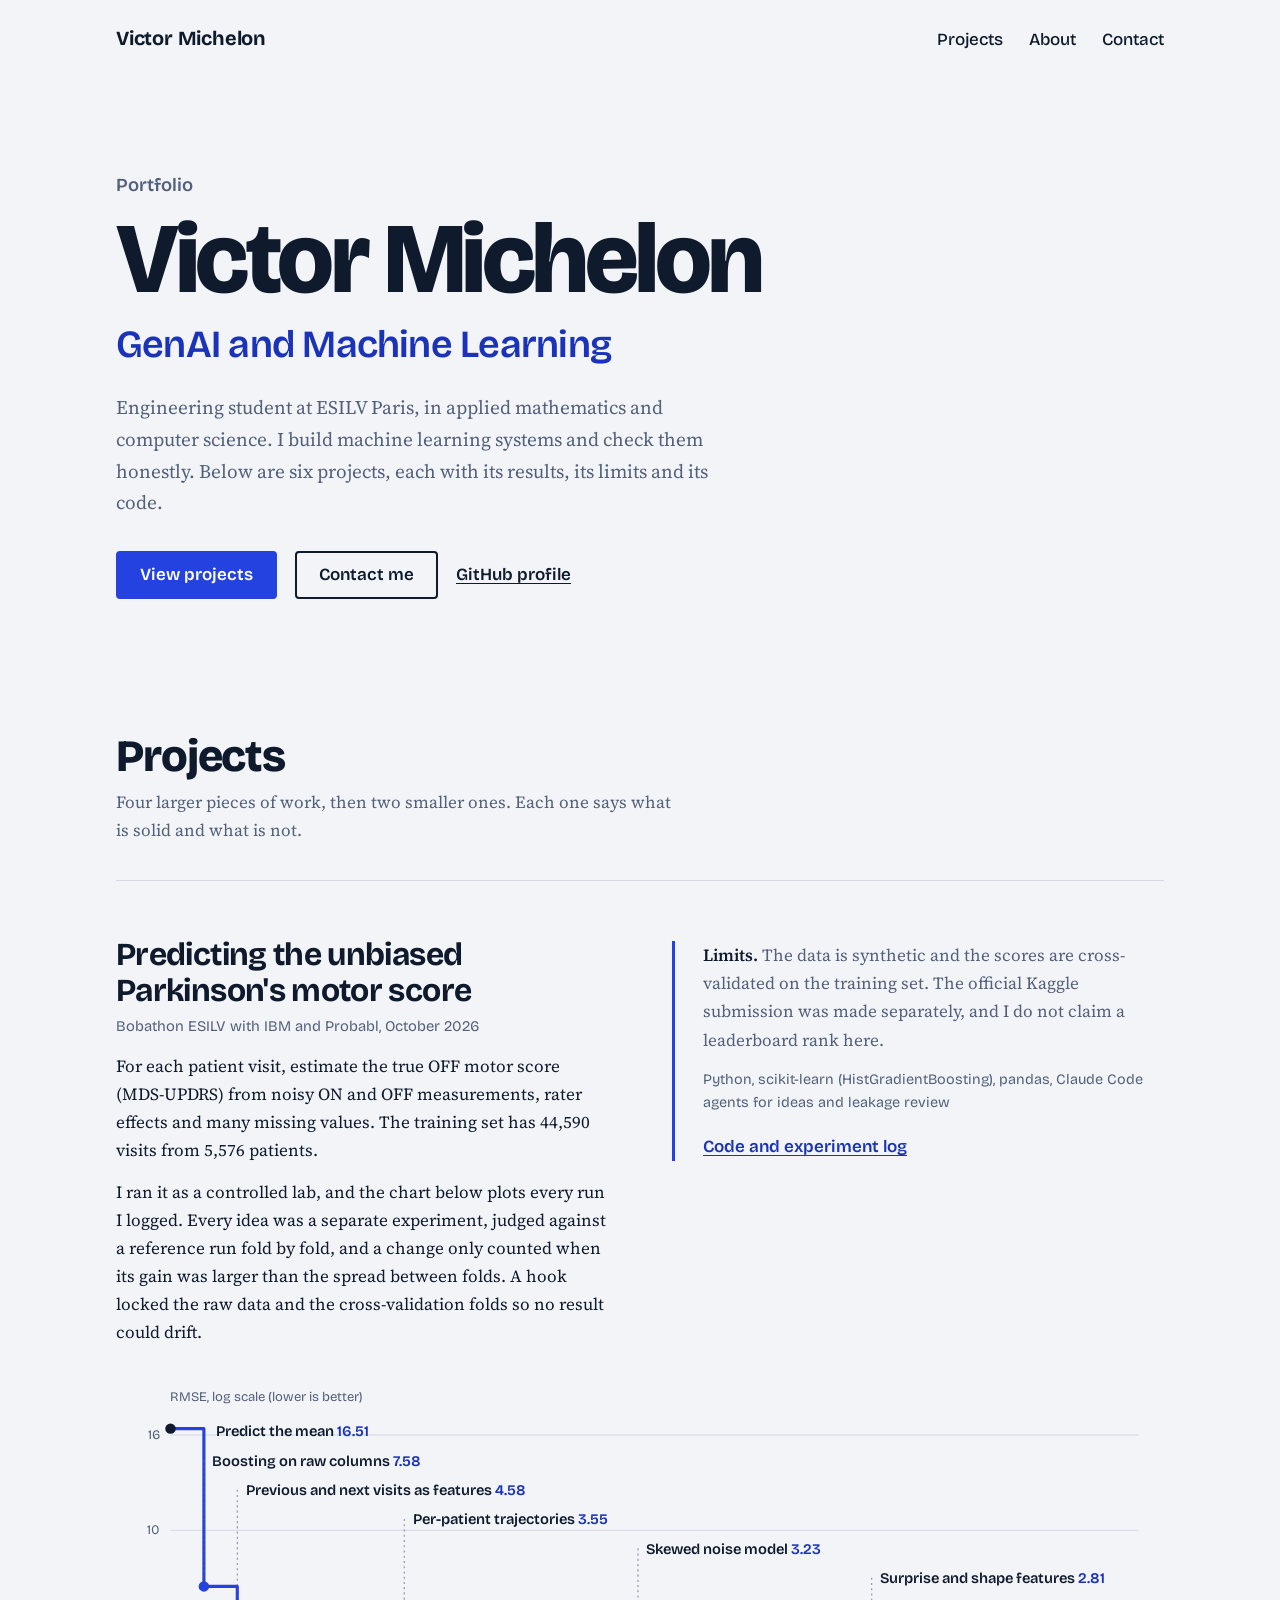
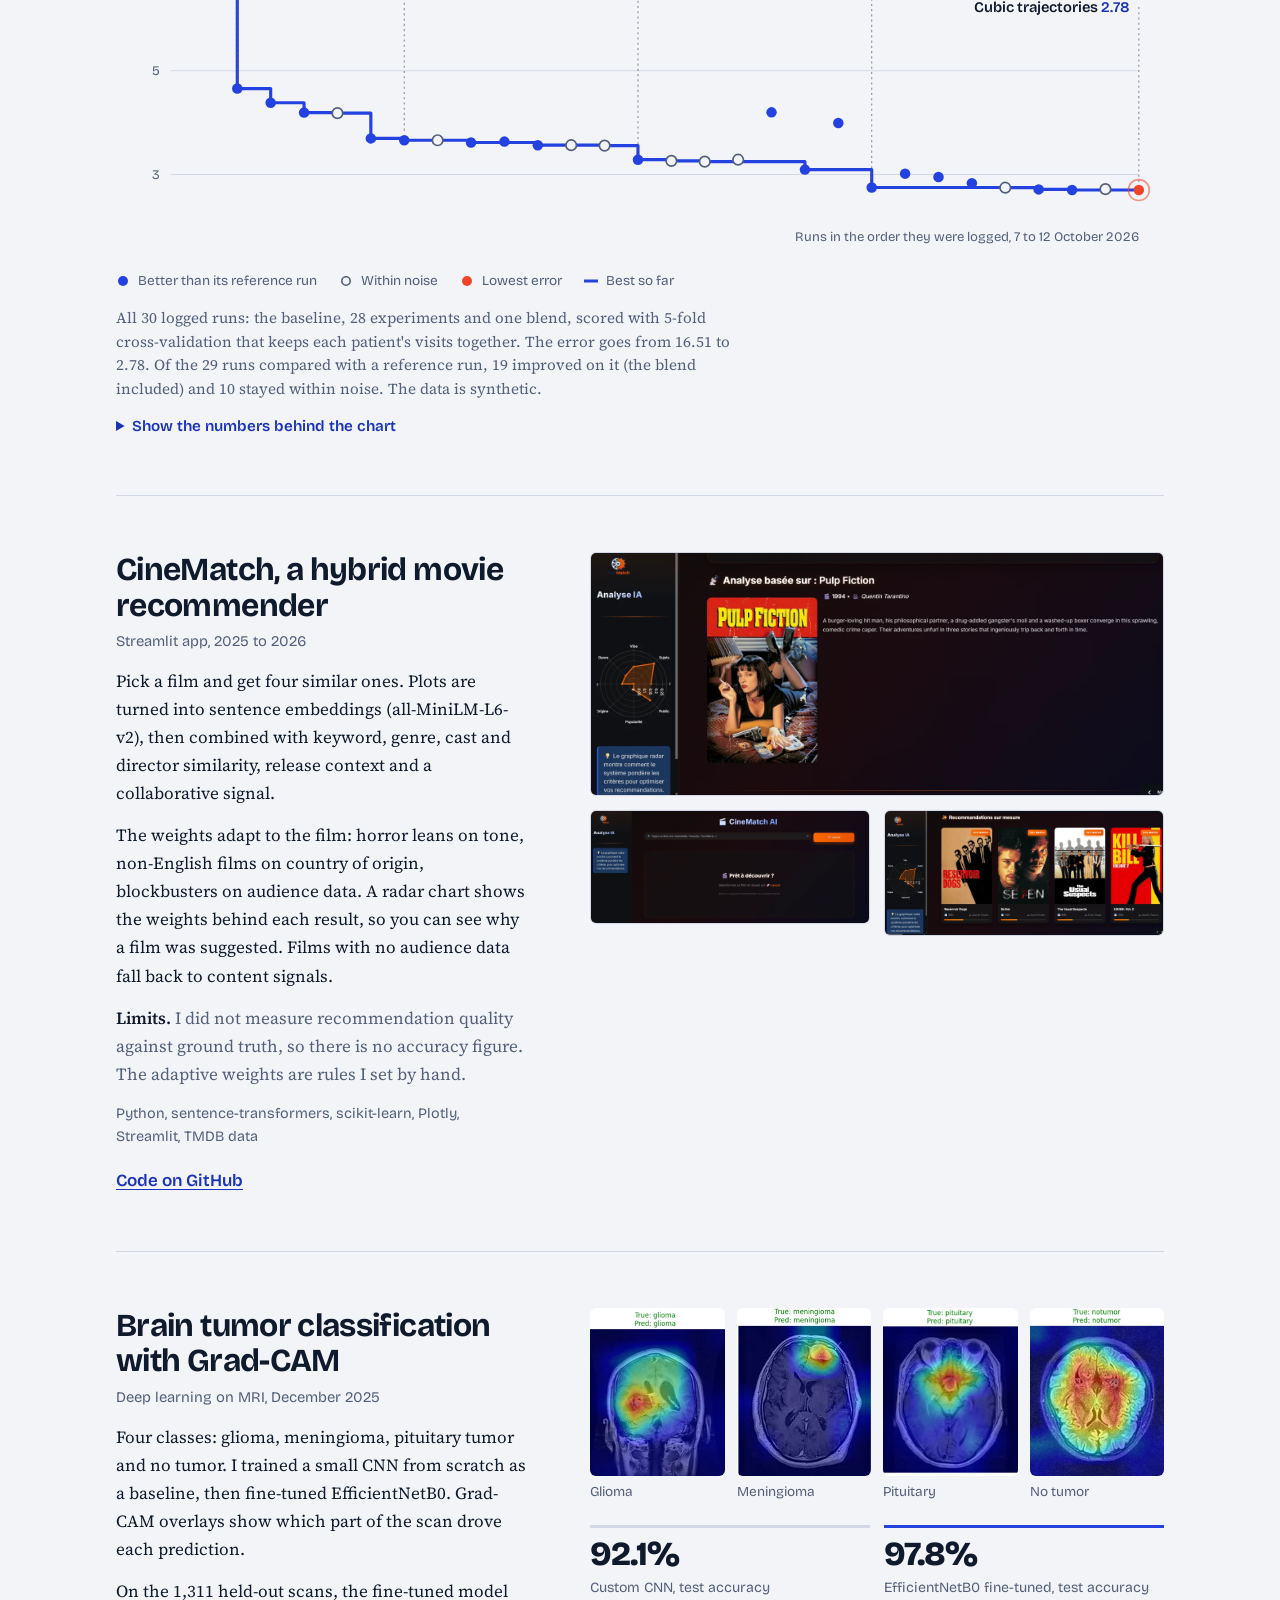
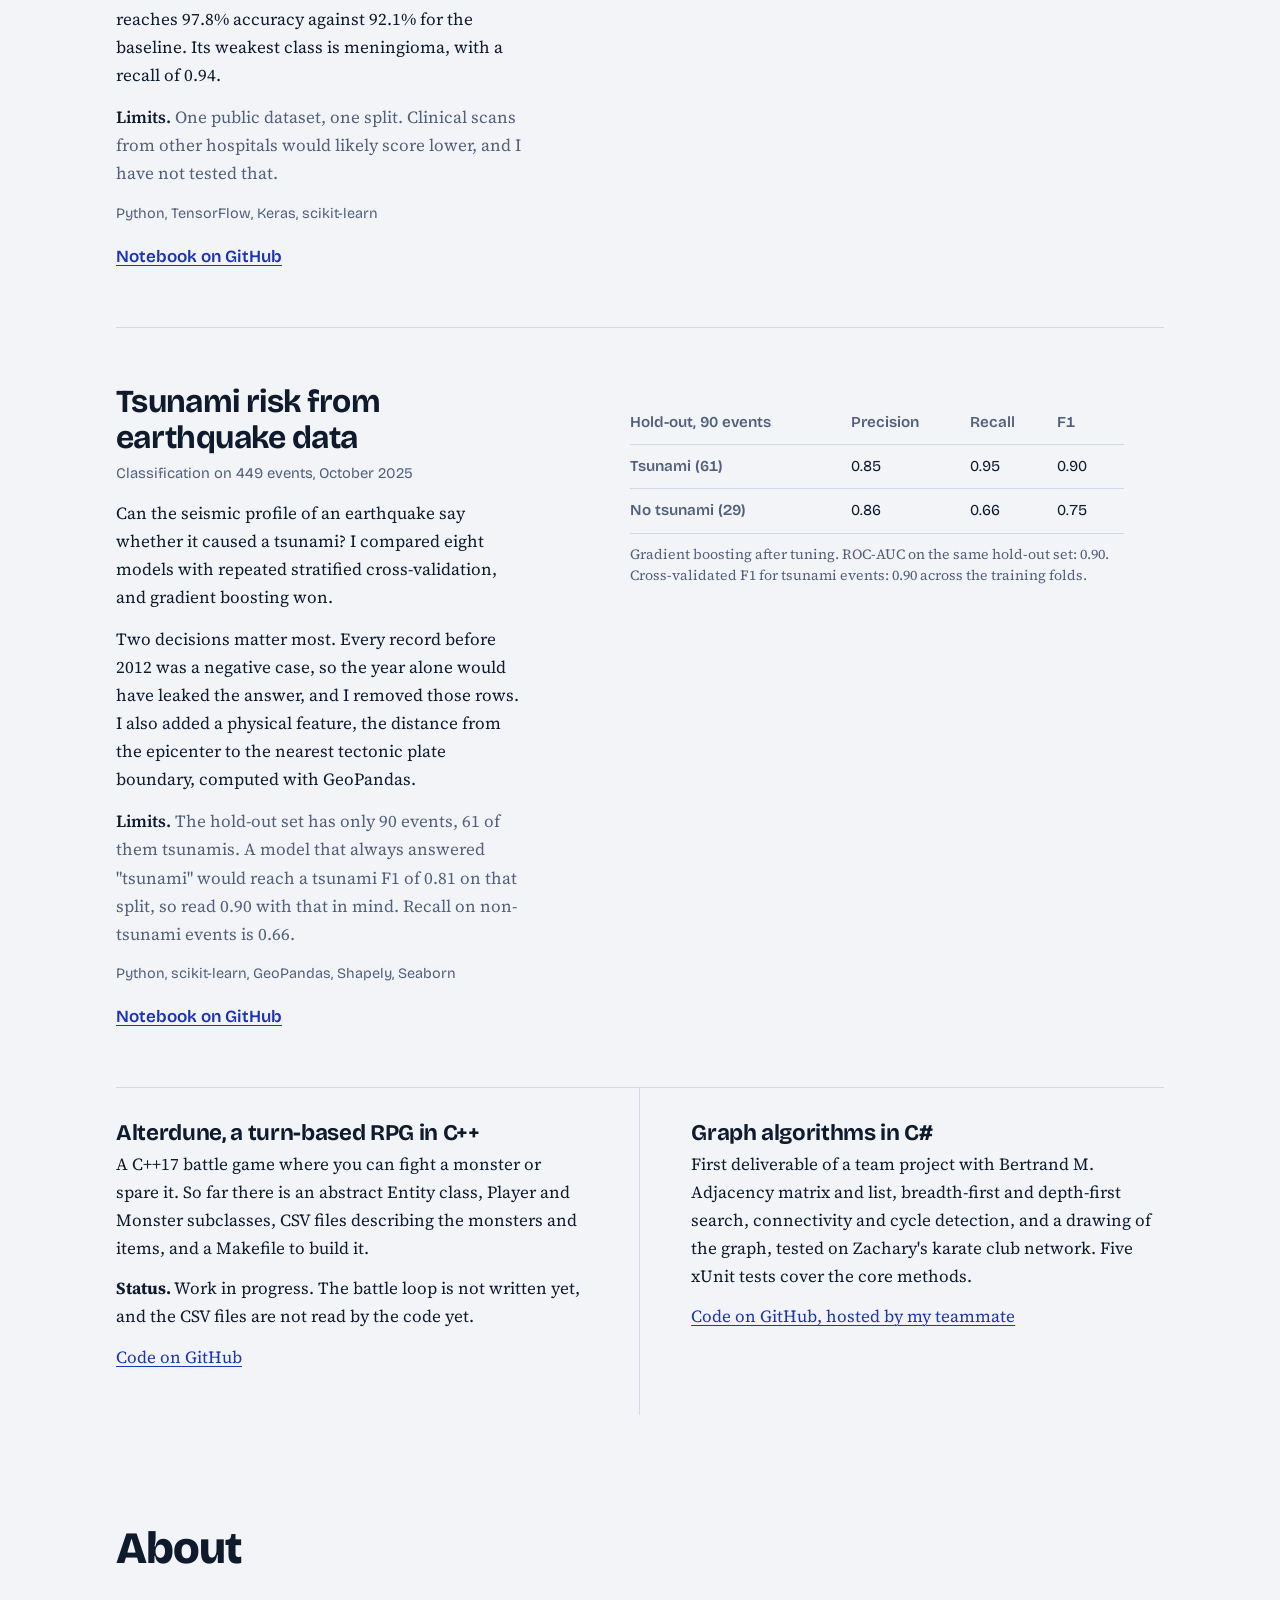
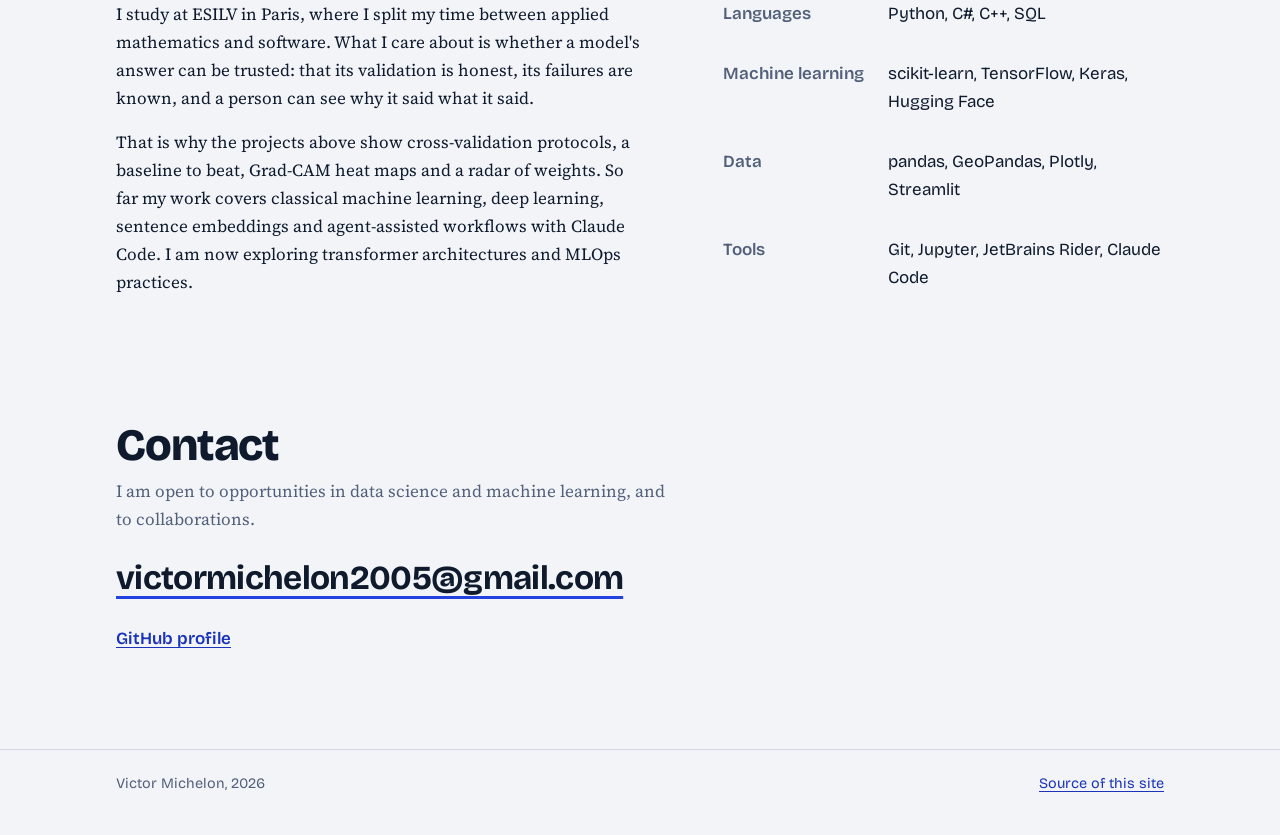
==== index.html @ e0f3a5fd "Rebuild the portfolio as a static site with the hackathon run chart Co-Authored-By: Claude Sonnet 5." ====
<!doctype html>
<html lang="en">
<head>
<meta charset="utf-8">
<meta name="viewport" content="width=device-width, initial-scale=1">
<title>Victor Michelon, Portfolio | GenAI and Machine Learning</title>
<meta name="description" content="Portfolio of Victor Michelon, engineering student at ESILV Paris, working on GenAI and machine learning. Six projects with their results, limits and code.">
<meta property="og:title" content="Victor Michelon, Portfolio | GenAI and Machine Learning">
<meta property="og:description" content="Six GenAI and machine learning projects with their results, limits and code: a Parkinson's score model, a movie recommender, MRI classification with Grad-CAM and more.">
<meta property="og:type" content="website">
<meta name="theme-color" content="#f2f4f8">
<link rel="icon" href="data:image/svg+xml,%3Csvg xmlns='http://www.w3.org/2000/svg' viewBox='0 0 32 32'%3E%3Crect width='32' height='32' rx='6' fill='%232442e0'/%3E%3Cpath d='M7 9l5 14 4-9 4 9 5-14' fill='none' stroke='%23fff' stroke-width='3' stroke-linejoin='round' stroke-linecap='round'/%3E%3C/svg%3E">
<link rel="preconnect" href="https://fonts.googleapis.com">
<link rel="preconnect" href="https://fonts.gstatic.com" crossorigin>
<link href="https://fonts.googleapis.com/css2?family=Bricolage+Grotesque:opsz,wght@12..96,500;12..96,600;12..96,700;12..96,800&family=Source+Serif+4:ital,opsz,wght@0,8..60,400;0,8..60,600;1,8..60,400&display=swap" rel="stylesheet">
<link rel="stylesheet" href="assets/style.css">
</head>
<body>
<a class="skip" href="#projects">Skip to projects</a>

<header class="site-head">
  <div class="wrap">
    <a class="mark" href="#top">Victor Michelon</a>
    <nav aria-label="Main">
      <a href="#projects">Projects</a>
      <a href="#about">About</a>
      <a href="#contact">Contact</a>
    </nav>
  </div>
</header>

<main id="top">
  <section class="hero">
    <div class="wrap">
      <p class="kicker">Portfolio</p>
      <h1>Victor Michelon</h1>
      <p class="field">GenAI and Machine Learning</p>
      <p class="lede">Engineering student at ESILV Paris, in applied mathematics and computer science. I build machine learning systems and check them honestly. Below are six projects, each with its results, its limits and its code.</p>
      <div class="actions">
        <a class="btn btn-primary" href="#projects">View projects</a>
        <a class="btn" href="#contact">Contact me</a>
        <a class="plain" href="https://github.com/Victor-MICHELON">GitHub profile</a>
      </div>
    </div>
  </section>

  <section class="section" id="projects" aria-labelledby="projects-h">
    <div class="wrap">
      <h2 id="projects-h">Projects</h2>
      <p class="sub">Four larger pieces of work, then two smaller ones. Each one says what is solid and what is not.</p>

      <div class="projects-list">

        <article class="project project-feature">
          <div>
            <h3>Predicting the unbiased Parkinson's motor score</h3>
            <p class="when">Bobathon ESILV with IBM and Probabl, October 2026</p>
            <p>For each patient visit, estimate the true OFF motor score (MDS-UPDRS) from noisy ON and OFF measurements, rater effects and many missing values. The training set has 44,590 visits from 5,576 patients.</p>
            <p>I ran it as a controlled lab, and the chart below plots every run I logged. Every idea was a separate experiment, judged against a reference run fold by fold, and a change only counted when its gain was larger than the spread between folds. A hook locked the raw data and the cross-validation folds so no result could drift.</p>
          </div>
          <div class="aside">
            <p class="flag"><strong>Limits.</strong> The data is synthetic and the scores are cross-validated on the training set. The official Kaggle submission was made separately, and I do not claim a leaderboard rank here.</p>
            <p class="stack">Python, scikit-learn (HistGradientBoosting), pandas, Claude Code agents for ideas and leakage review</p>
            <div class="links"><a href="https://github.com/Victor-MICHELON/Hackathon-IBMxProbabl">Code and experiment log</a></div>
          </div>
          <figure class="runs visual-wide" aria-label="Error across the runs of the Parkinson's hackathon">
        <div class="runs-frame" id="runs-chart"></div>
        <ul class="legend">
          <li><svg viewBox="0 0 14 14" aria-hidden="true"><circle cx="7" cy="7" r="5" fill="#2442e0"/></svg>Better than its reference run</li>
          <li><svg viewBox="0 0 14 14" aria-hidden="true"><circle cx="7" cy="7" r="4.2" fill="#f2f4f8" stroke="#53607a" stroke-width="1.6"/></svg>Within noise</li>
          <li><svg viewBox="0 0 14 14" aria-hidden="true"><circle cx="7" cy="7" r="5" fill="#f0452b"/></svg>Lowest error</li>
          <li><svg viewBox="0 0 14 14" aria-hidden="true"><path d="M0 7h14" stroke="#2442e0" stroke-width="3"/></svg>Best so far</li>
        </ul>
        <figcaption>All 30 logged runs: the baseline, 28 experiments and one blend, scored with 5-fold cross-validation that keeps each patient's visits together. The error goes from 16.51 to 2.78. Of the 29 runs compared with a reference run, 19 improved on it (the blend included) and 10 stayed within noise. The data is synthetic.</figcaption>
        <details class="data">
          <summary>Show the numbers behind the chart</summary>
          <div class="table-scroll">
            <table>
              <thead><tr><th scope="col">Run</th><th scope="col" class="num">RMSE</th><th scope="col">Verdict against its reference</th></tr></thead>
              <tbody>
                <tr><td>e000_dummy</td><td class="num">16.506</td><td>Baseline</td></tr>
                <tr><td>e001_hgb_raw</td><td class="num">7.581</td><td>Better than its reference</td></tr>
                <tr><td>e002_hgb_basic_context</td><td class="num">4.581</td><td>Better than its reference</td></tr>
                <tr><td>e003_rater_scale</td><td class="num">4.271</td><td>Better than its reference</td></tr>
                <tr><td>e004_drug_amplitude</td><td class="num">4.069</td><td>Better than its reference</td></tr>
                <tr><td>e005_drug_amplitude_noes</td><td class="num">4.058</td><td>Within noise</td></tr>
                <tr><td>e006_harmonized_score</td><td class="num">3.583</td><td>Better than its reference</td></tr>
                <tr><td>e007_hier_traj</td><td class="num">3.550</td><td>Better than its reference</td></tr>
                <tr><td>e008_hier_traj_offset</td><td class="num">3.550</td><td>Within noise</td></tr>
                <tr><td>b001_hier_A_B</td><td class="num">3.511</td><td>Better than its reference</td></tr>
                <tr><td>e009_traj_v2</td><td class="num">3.527</td><td>Better than its reference</td></tr>
                <tr><td>e010_traj_v2_proj</td><td class="num">3.465</td><td>Better than its reference</td></tr>
                <tr><td>e011_traj_v2_proj_w05</td><td class="num">3.465</td><td>Within noise</td></tr>
                <tr><td>e012a_traj_meancal</td><td class="num">3.458</td><td>Within noise</td></tr>
                <tr><td>e012_traj_skew</td><td class="num">3.226</td><td>Better than its reference</td></tr>
                <tr><td>e013b_skew_offset</td><td class="num">3.207</td><td>Within noise</td></tr>
                <tr><td>e013c_skew_plain_offset_avg</td><td class="num">3.195</td><td>Within noise</td></tr>
                <tr><td>e014_skew_bag</td><td class="num">3.226</td><td>Within noise</td></tr>
                <tr><td>e015_temporal_fe</td><td class="num">4.074</td><td>Better than its reference</td></tr>
                <tr><td>e017_skew_temporal_delta</td><td class="num">3.072</td><td>Better than its reference</td></tr>
                <tr><td>e016_temporal_delta</td><td class="num">3.867</td><td>Better than its reference</td></tr>
                <tr><td>e019_long_surp_shape</td><td class="num">2.812</td><td>Better than its reference</td></tr>
                <tr><td>e018_skew_temporal_delta_hgbv2</td><td class="num">3.011</td><td>Better than its reference</td></tr>
                <tr><td>e019a_long_surp</td><td class="num">2.963</td><td>Better than its reference</td></tr>
                <tr><td>e019b_long_shape</td><td class="num">2.871</td><td>Better than its reference</td></tr>
                <tr><td>e020_off_miss_freq</td><td class="num">2.810</td><td>Within noise</td></tr>
                <tr><td>e022_cubic_traj</td><td class="num">2.786</td><td>Better than its reference</td></tr>
                <tr><td>e022b_cubic_traj_quad</td><td class="num">2.778</td><td>Better than its reference</td></tr>
                <tr><td>e022c_cubic_cov</td><td class="num">2.790</td><td>Within noise</td></tr>
                <tr><td>e022d_cubic_wprior</td><td class="num">2.777</td><td>Within noise</td></tr>
              </tbody>
            </table>
          </div>
        </details>
      </figure>
        </article>

        <article class="project">
          <div>
            <h3>CineMatch, a hybrid movie recommender</h3>
            <p class="when">Streamlit app, 2025 to 2026</p>
            <p>Pick a film and get four similar ones. Plots are turned into sentence embeddings (all-MiniLM-L6-v2), then combined with keyword, genre, cast and director similarity, release context and a collaborative signal.</p>
            <p>The weights adapt to the film: horror leans on tone, non-English films on country of origin, blockbusters on audience data. A radar chart shows the weights behind each result, so you can see why a film was suggested. Films with no audience data fall back to content signals.</p>
            <p class="flag"><strong>Limits.</strong> I did not measure recommendation quality against ground truth, so there is no accuracy figure. The adaptive weights are rules I set by hand.</p>
            <p class="stack">Python, sentence-transformers, scikit-learn, Plotly, Streamlit, TMDB data</p>
            <div class="links"><a href="https://github.com/Victor-MICHELON/CineMatch-recommender">Code on GitHub</a></div>
          </div>
          <div class="visual shots">
            <img src="assets/img/cinematch-2.webp" width="1400" height="592" loading="lazy" alt="CineMatch results page: four recommended films with their similarity scores">
            <div class="two">
              <img src="assets/img/cinematch-1.webp" width="1400" height="563" loading="lazy" alt="CineMatch search page with a film selected">
              <img src="assets/img/cinematch-3.webp" width="1400" height="623" loading="lazy" alt="CineMatch radar chart showing how much each signal counted for a recommendation">
            </div>
          </div>
        </article>

        <article class="project">
          <div>
            <h3>Brain tumor classification with Grad-CAM</h3>
            <p class="when">Deep learning on MRI, December 2025</p>
            <p>Four classes: glioma, meningioma, pituitary tumor and no tumor. I trained a small CNN from scratch as a baseline, then fine-tuned EfficientNetB0. Grad-CAM overlays show which part of the scan drove each prediction.</p>
            <p>On the 1,311 held-out scans, the fine-tuned model reaches 97.8% accuracy against 92.1% for the baseline. Its weakest class is meningioma, with a recall of 0.94.</p>
            <p class="flag"><strong>Limits.</strong> One public dataset, one split. Clinical scans from other hospitals would likely score lower, and I have not tested that.</p>
            <p class="stack">Python, TensorFlow, Keras, scikit-learn</p>
            <div class="links"><a href="https://github.com/Victor-MICHELON/Brain_Tumor_Classification">Notebook on GitHub</a></div>
          </div>
          <div class="visual">
            <div class="cams">
              <figure><img src="assets/img/gradcam-glioma.webp" width="236" height="291" loading="lazy" alt="Grad-CAM heat map on a glioma scan, correctly predicted"><figcaption>Glioma</figcaption></figure>
              <figure><img src="assets/img/gradcam-meningioma.webp" width="252" height="320" loading="lazy" alt="Grad-CAM heat map on a meningioma scan"><figcaption>Meningioma</figcaption></figure>
              <figure><img src="assets/img/gradcam-pituitary.webp" width="420" height="478" loading="lazy" alt="Grad-CAM heat map on a pituitary tumor scan"><figcaption>Pituitary</figcaption></figure>
              <figure><img src="assets/img/gradcam-no-tumor.webp" width="420" height="524" loading="lazy" alt="Grad-CAM heat map on a scan with no tumor"><figcaption>No tumor</figcaption></figure>
            </div>
            <div class="pair">
              <div><span class="big">92.1%</span><span class="cap">Custom CNN, test accuracy</span></div>
              <div class="win"><span class="big">97.8%</span><span class="cap">EfficientNetB0 fine-tuned, test accuracy</span></div>
            </div>
          </div>
        </article>

        <article class="project">
          <div>
            <h3>Tsunami risk from earthquake data</h3>
            <p class="when">Classification on 449 events, October 2025</p>
            <p>Can the seismic profile of an earthquake say whether it caused a tsunami? I compared eight models with repeated stratified cross-validation, and gradient boosting won.</p>
            <p>Two decisions matter most. Every record before 2012 was a negative case, so the year alone would have leaked the answer, and I removed those rows. I also added a physical feature, the distance from the epicenter to the nearest tectonic plate boundary, computed with GeoPandas.</p>
            <p class="flag"><strong>Limits.</strong> The hold-out set has only 90 events, 61 of them tsunamis. A model that always answered "tsunami" would reach a tsunami F1 of 0.81 on that split, so read 0.90 with that in mind. Recall on non-tsunami events is 0.66.</p>
            <p class="stack">Python, scikit-learn, GeoPandas, Shapely, Seaborn</p>
            <div class="links"><a href="https://github.com/Victor-MICHELON/Tsunami_Risk_Prediction_Model">Notebook on GitHub</a></div>
          </div>
          <figure class="visual">
            <table class="mini">
              <caption class="sr-only" style="position:absolute;left:-9999px">Hold-out results by class</caption>
              <thead><tr><th scope="col">Hold-out, 90 events</th><th scope="col">Precision</th><th scope="col">Recall</th><th scope="col">F1</th></tr></thead>
              <tbody>
                <tr><th scope="row">Tsunami (61)</th><td>0.85</td><td>0.95</td><td>0.90</td></tr>
                <tr><th scope="row">No tsunami (29)</th><td>0.86</td><td>0.66</td><td>0.75</td></tr>
              </tbody>
            </table>
            <figcaption>Gradient boosting after tuning. ROC-AUC on the same hold-out set: 0.90. Cross-validated F1 for tsunami events: 0.90 across the training folds.</figcaption>
          </figure>
        </article>
      </div>

      <div class="minor">
        <article>
          <h3>Alterdune, a turn-based RPG in C++</h3>
          <p>A C++17 battle game where you can fight a monster or spare it. So far there is an abstract Entity class, Player and Monster subclasses, CSV files describing the monsters and items, and a Makefile to build it.</p>
          <p><strong>Status.</strong> Work in progress. The battle loop is not written yet, and the CSV files are not read by the code yet.</p>
          <p><a href="https://github.com/Victor-MICHELON/Alterdune">Code on GitHub</a></p>
        </article>
        <article>
          <h3>Graph algorithms in C#</h3>
          <p>First deliverable of a team project with Bertrand M. Adjacency matrix and list, breadth-first and depth-first search, connectivity and cycle detection, and a drawing of the graph, tested on Zachary's karate club network. Five xUnit tests cover the core methods.</p>
          <p><a href="https://github.com/BertrandM78/LivinParis_Rendu1">Code on GitHub, hosted by my teammate</a></p>
        </article>
      </div>
    </div>
  </section>

  <section class="section" id="about" aria-labelledby="about-h">
    <div class="wrap">
      <h2 id="about-h">About</h2>
      <div class="about">
        <div>
          <p>I study at ESILV in Paris, where I split my time between applied mathematics and software. What I care about is whether a model's answer can be trusted: that its validation is honest, its failures are known, and a person can see why it said what it said.</p>
          <p>That is why the projects above show cross-validation protocols, a baseline to beat, Grad-CAM heat maps and a radar of weights. So far my work covers classical machine learning, deep learning, sentence embeddings and agent-assisted workflows with Claude Code. I am now exploring transformer architectures and MLOps practices.</p>
        </div>
        <dl class="skills">
          <dt>Languages</dt><dd>Python, C#, C++, SQL</dd>
          <dt>Machine learning</dt><dd>scikit-learn, TensorFlow, Keras, Hugging Face</dd>
          <dt>Data</dt><dd>pandas, GeoPandas, Plotly, Streamlit</dd>
          <dt>Tools</dt><dd>Git, Jupyter, JetBrains Rider, Claude Code</dd>
        </dl>
      </div>
    </div>
  </section>

  <section class="section contact" id="contact" aria-labelledby="contact-h">
    <div class="wrap">
      <h2 id="contact-h">Contact</h2>
      <p class="sub">I am open to opportunities in data science and machine learning, and to collaborations.</p>
      <a class="mail" href="mailto:victormichelon2005@gmail.com">victormichelon2005@gmail.com</a>
      <p class="other"><a href="https://github.com/Victor-MICHELON">GitHub profile</a></p>
    </div>
  </section>
</main>

<footer class="site-foot">
  <div class="wrap">
    <span>Victor Michelon, 2026</span>
    <a href="https://github.com/Victor-MICHELON/Victor_MICHELON_Portfolio.github.io">Source of this site</a>
  </div>
</footer>

<script type="application/json" id="runs-data">[{"id":"e000_dummy","rmse":16.506,"verdict":"baseline"},{"id":"e001_hgb_raw","rmse":7.581,"verdict":"GAIN"},{"id":"e002_hgb_basic_context","rmse":4.581,"verdict":"GAIN"},{"id":"e003_rater_scale","rmse":4.271,"verdict":"GAIN"},{"id":"e004_drug_amplitude","rmse":4.069,"verdict":"GAIN"},{"id":"e005_drug_amplitude_noes","rmse":4.058,"verdict":"NOISE"},{"id":"e006_harmonized_score","rmse":3.583,"verdict":"GAIN"},{"id":"e007_hier_traj","rmse":3.55,"verdict":"GAIN"},{"id":"e008_hier_traj_offset","rmse":3.55,"verdict":"NOISE"},{"id":"b001_hier_A_B","rmse":3.511,"verdict":"GAIN"},{"id":"e009_traj_v2","rmse":3.527,"verdict":"GAIN"},{"id":"e010_traj_v2_proj","rmse":3.465,"verdict":"GAIN"},{"id":"e011_traj_v2_proj_w05","rmse":3.465,"verdict":"NOISE"},{"id":"e012a_traj_meancal","rmse":3.458,"verdict":"NOISE"},{"id":"e012_traj_skew","rmse":3.226,"verdict":"GAIN"},{"id":"e013b_skew_offset","rmse":3.207,"verdict":"NOISE"},{"id":"e013c_skew_plain_offset_avg","rmse":3.195,"verdict":"NOISE"},{"id":"e014_skew_bag","rmse":3.226,"verdict":"NOISE"},{"id":"e015_temporal_fe","rmse":4.074,"verdict":"GAIN"},{"id":"e017_skew_temporal_delta","rmse":3.072,"verdict":"GAIN"},{"id":"e016_temporal_delta","rmse":3.867,"verdict":"GAIN"},{"id":"e019_long_surp_shape","rmse":2.812,"verdict":"GAIN"},{"id":"e018_skew_temporal_delta_hgbv2","rmse":3.011,"verdict":"GAIN"},{"id":"e019a_long_surp","rmse":2.963,"verdict":"GAIN"},{"id":"e019b_long_shape","rmse":2.871,"verdict":"GAIN"},{"id":"e020_off_miss_freq","rmse":2.81,"verdict":"NOISE"},{"id":"e022_cubic_traj","rmse":2.786,"verdict":"GAIN"},{"id":"e022b_cubic_traj_quad","rmse":2.778,"verdict":"GAIN"},{"id":"e022c_cubic_cov","rmse":2.79,"verdict":"NOISE"},{"id":"e022d_cubic_wprior","rmse":2.777,"verdict":"NOISE"}]</script>
<script src="assets/app.js" defer></script>
</body>
</html>
---- assets/style.css ----
:root {
  color-scheme: light;
  --ground: #f2f4f8;
  --panel: #e8ecf4;
  --ink: #0f1b2d;
  --muted: #53607a;
  --rule: #d2d9e5;
  --cobalt: #2442e0;
  --cobalt-deep: #1a33b8;
  --heat: #f0452b;
  --gutter: clamp(20px, 5vw, 56px);
  --measure: 62ch;
  --display: "Bricolage Grotesque", "Helvetica Neue", Arial, sans-serif;
  --text: "Source Serif 4", Georgia, "Times New Roman", serif;
}

*,
*::before,
*::after { box-sizing: border-box; }

html { scroll-behavior: smooth; -webkit-text-size-adjust: 100%; }

body {
  margin: 0;
  background: var(--ground);
  color: var(--ink);
  font-family: var(--text);
  font-size: 1.0625rem;
  line-height: 1.65;
  text-rendering: optimizeLegibility;
}

img { display: block; max-width: 100%; height: auto; }

a {
  color: var(--cobalt-deep);
  text-decoration-thickness: 1px;
  text-underline-offset: 0.2em;
}
a:hover { color: var(--ink); text-decoration-thickness: 2px; }

:focus-visible {
  outline: 3px solid var(--cobalt);
  outline-offset: 3px;
  border-radius: 2px;
}

.skip {
  position: absolute;
  left: var(--gutter);
  top: -80px;
  background: var(--ink);
  color: var(--ground);
  padding: 10px 14px;
  z-index: 10;
}
.skip:focus { top: 12px; }

.wrap {
  width: 100%;
  max-width: 1160px;
  margin: 0 auto;
  padding-inline: var(--gutter);
}

/* header */
.site-head { padding-block: 22px; }
.site-head .wrap {
  display: flex;
  align-items: baseline;
  justify-content: space-between;
  gap: 24px;
  flex-wrap: wrap;
}
.mark {
  font-family: var(--display);
  font-weight: 700;
  font-size: 1.25rem;
  letter-spacing: -0.01em;
  color: var(--ink);
  text-decoration: none;
}
.site-head nav { display: flex; gap: 26px; font-family: var(--display); font-weight: 500; }
.site-head nav a { color: var(--ink); text-decoration: none; padding-block: 4px; }
.site-head nav a:hover { text-decoration: underline; text-decoration-thickness: 2px; }

/* hero */
.hero { padding-top: clamp(40px, 7vw, 96px); padding-bottom: clamp(8px, 2vw, 24px); }
.hero .kicker {
  margin: 0 0 10px;
  font-family: var(--display);
  font-weight: 600;
  font-size: 1.15rem;
  color: var(--muted);
}
.hero h1 {
  font-family: var(--display);
  font-weight: 800;
  font-size: clamp(3rem, 9vw, 6.25rem);
  line-height: 0.98;
  letter-spacing: -0.035em;
  margin: 0;
}
.hero .field {
  margin: 14px 0 0;
  font-family: var(--display);
  font-weight: 600;
  font-size: clamp(1.5rem, 3.6vw, 2.4rem);
  letter-spacing: -0.02em;
  line-height: 1.15;
  color: var(--cobalt-deep);
}
.hero .lede {
  margin: 26px 0 0;
  max-width: var(--measure);
  font-size: 1.2rem;
  color: var(--muted);
}
.actions { display: flex; flex-wrap: wrap; align-items: center; gap: 14px 18px; margin-top: 32px; font-family: var(--display); font-weight: 600; }
.btn {
  display: inline-block;
  padding: 12px 22px;
  border: 2px solid var(--ink);
  border-radius: 4px;
  color: var(--ink);
  text-decoration: none;
  line-height: 1.2;
}
.btn:hover { background: var(--ink); color: var(--ground); }
.btn-primary { background: var(--cobalt); border-color: var(--cobalt); color: #fff; }
.btn-primary:hover { background: var(--cobalt-deep); border-color: var(--cobalt-deep); color: #fff; }
.actions .plain { color: var(--ink); }

/* chart */
.runs { margin: 0; }
.runs-frame { position: relative; }
.runs svg { width: 100%; height: auto; overflow: visible; }
.runs .grid { stroke: var(--rule); stroke-width: 1; }
.runs .axis-label { font-family: var(--display); font-size: 12.5px; fill: var(--muted); }
.runs .best { fill: none; stroke: var(--cobalt); stroke-width: 3; stroke-linejoin: round; }
.runs .leader { stroke: var(--muted); stroke-width: 1; stroke-dasharray: 2 3; opacity: 0.7; }
.runs .ann { font-family: var(--display); font-size: 14px; font-weight: 600; fill: var(--ink); }
.runs .ann .val { fill: var(--cobalt-deep); }
.runs .dot { cursor: default; }
.runs .dot-gain { fill: var(--cobalt); }
.runs .dot-noise { fill: var(--ground); stroke: var(--muted); stroke-width: 1.6; }
.runs .dot-base { fill: var(--ink); }
.runs .dot-min { fill: var(--heat); }
.runs .halo { fill: none; stroke: var(--heat); stroke-width: 1.5; opacity: 0.55; }

.tip {
  position: absolute;
  pointer-events: none;
  background: var(--ink);
  color: var(--ground);
  font-family: var(--display);
  font-size: 0.85rem;
  line-height: 1.35;
  padding: 7px 10px;
  border-radius: 4px;
  white-space: nowrap;
  transform: translate(-50%, calc(-100% - 12px));
  opacity: 0;
  transition: opacity 0.12s;
}
.tip.on { opacity: 1; }
.tip b { font-weight: 700; }

.runs figcaption {
  margin-top: 14px;
  max-width: 78ch;
  color: var(--muted);
  font-size: 0.95rem;
  line-height: 1.55;
}
.legend { display: flex; flex-wrap: wrap; gap: 6px 22px; margin: 12px 0 0; padding: 0; list-style: none; font-family: var(--display); font-size: 0.85rem; color: var(--muted); }
.legend li { display: flex; align-items: center; gap: 8px; }
.legend svg { width: 14px; height: 14px; overflow: visible; }

details.data { margin-top: 14px; font-size: 0.95rem; }
details.data summary { cursor: pointer; font-family: var(--display); font-weight: 600; color: var(--cobalt-deep); width: fit-content; }
.table-scroll { overflow-x: auto; margin-top: 12px; max-height: 360px; overflow-y: auto; border-top: 1px solid var(--rule); }
table { border-collapse: collapse; width: 100%; font-variant-numeric: tabular-nums; }
th, td { text-align: left; padding: 7px 14px 7px 0; border-bottom: 1px solid var(--rule); font-size: 0.92rem; }
th { font-family: var(--display); font-weight: 600; position: sticky; top: 0; background: var(--ground); }
td.num, th.num { text-align: right; padding-right: 22px; }

/* sections */
.section { padding-block: clamp(56px, 9vw, 110px) 0; }
.section h2 {
  font-family: var(--display);
  font-weight: 800;
  font-size: clamp(1.9rem, 4vw, 2.8rem);
  letter-spacing: -0.025em;
  line-height: 1.05;
  margin: 0 0 8px;
}
.section > .wrap > .sub { margin: 0; color: var(--muted); max-width: var(--measure); }

/* projects */
.project {
  display: grid;
  gap: 28px clamp(28px, 5vw, 64px);
  padding-block: clamp(36px, 5vw, 56px);
  border-top: 1px solid var(--rule);
}
.projects-list { margin-top: 36px; }
@media (min-width: 920px) {
  .project { grid-template-columns: minmax(0, 5fr) minmax(0, 7fr); align-items: start; }
}
.project h3 {
  font-family: var(--display);
  font-weight: 700;
  font-size: clamp(1.5rem, 2.6vw, 2rem);
  letter-spacing: -0.02em;
  line-height: 1.1;
  margin: 0 0 6px;
}
.project .when { margin: 0 0 14px; color: var(--muted); font-family: var(--display); font-size: 0.92rem; }
.project p { margin: 0 0 14px; max-width: var(--measure); }
.project .flag { color: var(--muted); }
.project .flag strong { color: var(--ink); font-weight: 600; }
.links { display: flex; flex-wrap: wrap; gap: 6px 22px; margin-top: 18px; font-family: var(--display); font-weight: 600; }
.stack { margin: 16px 0 0; font-family: var(--display); font-size: 0.9rem; color: var(--muted); }

.visual { min-width: 0; }
@media (min-width: 920px) {
  .project .visual-wide { grid-column: 1 / -1; }
  .project-feature { grid-template-columns: minmax(0, 1fr) minmax(0, 1fr); }
  .project-feature .aside { border-left: 3px solid var(--cobalt); padding-left: 28px; margin-top: 4px; }
}
.visual figcaption { margin-top: 10px; font-size: 0.88rem; color: var(--muted); line-height: 1.5; }

/* screenshots */
.shots { display: grid; gap: 14px; }
.shots .two { display: grid; grid-template-columns: 1fr 1fr; gap: 14px; }
.shots img { width: 100%; border: 1px solid var(--rule); border-radius: 6px; background: #111; }

/* grad-cam */
.cams { display: grid; grid-template-columns: repeat(4, minmax(0, 1fr)); gap: 12px; margin: 0; }
.cams figure { margin: 0; }
.cams img { width: 100%; aspect-ratio: 4 / 5; object-fit: cover; border-radius: 6px; }
.cams figcaption { margin-top: 6px; font-family: var(--display); font-size: 0.85rem; color: var(--muted); }
.pair { display: grid; grid-template-columns: 1fr 1fr; gap: 14px; margin-top: 22px; }
.pair div { border-top: 3px solid var(--rule); padding-top: 8px; font-family: var(--display); }
.pair div.win { border-top-color: var(--cobalt); }
.pair .big { display: block; font-size: 2.1rem; font-weight: 800; letter-spacing: -0.03em; line-height: 1.1; }
.pair .cap { font-size: 0.88rem; color: var(--muted); }

/* tables inside projects */
.mini { font-family: var(--display); }
.mini th, .mini td { padding: 9px 18px 9px 0; font-size: 0.95rem; }
.mini th { position: static; background: none; color: var(--muted); font-weight: 600; }

/* smaller projects */
.minor { display: grid; gap: 0; border-top: 1px solid var(--rule); }
@media (min-width: 820px) { .minor { grid-template-columns: 1fr 1fr; } .minor article:first-child { padding-right: clamp(20px, 4vw, 56px); border-right: 1px solid var(--rule); } .minor article:last-child { padding-left: clamp(20px, 4vw, 56px); } }
.minor article { padding-block: 32px; }
.minor h3 { font-family: var(--display); font-weight: 700; font-size: 1.4rem; letter-spacing: -0.015em; margin: 0 0 4px; line-height: 1.15; }
.minor p { margin: 0 0 12px; }

/* about */
.about { display: grid; gap: 36px clamp(28px, 6vw, 80px); margin-top: 28px; }
@media (min-width: 860px) { .about { grid-template-columns: minmax(0, 6fr) minmax(0, 5fr); } }
.about p { margin: 0 0 16px; max-width: var(--measure); }
dl.skills { margin: 0; display: grid; grid-template-columns: max-content 1fr; gap: 12px 24px; font-family: var(--display); }
dl.skills dt { color: var(--muted); font-weight: 600; }
dl.skills dd { margin: 0; }

/* contact */
.contact { padding-bottom: clamp(56px, 8vw, 96px); }
.contact .mail {
  display: inline-block;
  margin-top: 18px;
  font-family: var(--display);
  font-weight: 700;
  font-size: clamp(1.3rem, 3.4vw, 2.1rem);
  letter-spacing: -0.02em;
  color: var(--ink);
  text-decoration-color: var(--cobalt);
  text-decoration-thickness: 3px;
}
.contact .mail:hover { color: var(--cobalt-deep); }
.contact .other { margin: 18px 0 0; font-family: var(--display); font-weight: 600; display: flex; gap: 24px; flex-wrap: wrap; }

.site-foot { border-top: 1px solid var(--rule); padding-block: 22px 40px; color: var(--muted); font-size: 0.9rem; font-family: var(--display); }
.site-foot .wrap { display: flex; justify-content: space-between; gap: 12px; flex-wrap: wrap; }

/* chart annotations are too small to read on a phone: the data table carries them */
@media (max-width: 680px) {
  .runs .ann, .runs .leader { display: none; }
}

@media (prefers-reduced-motion: reduce) {
  html { scroll-behavior: auto; }
  .tip { transition: none; }
}
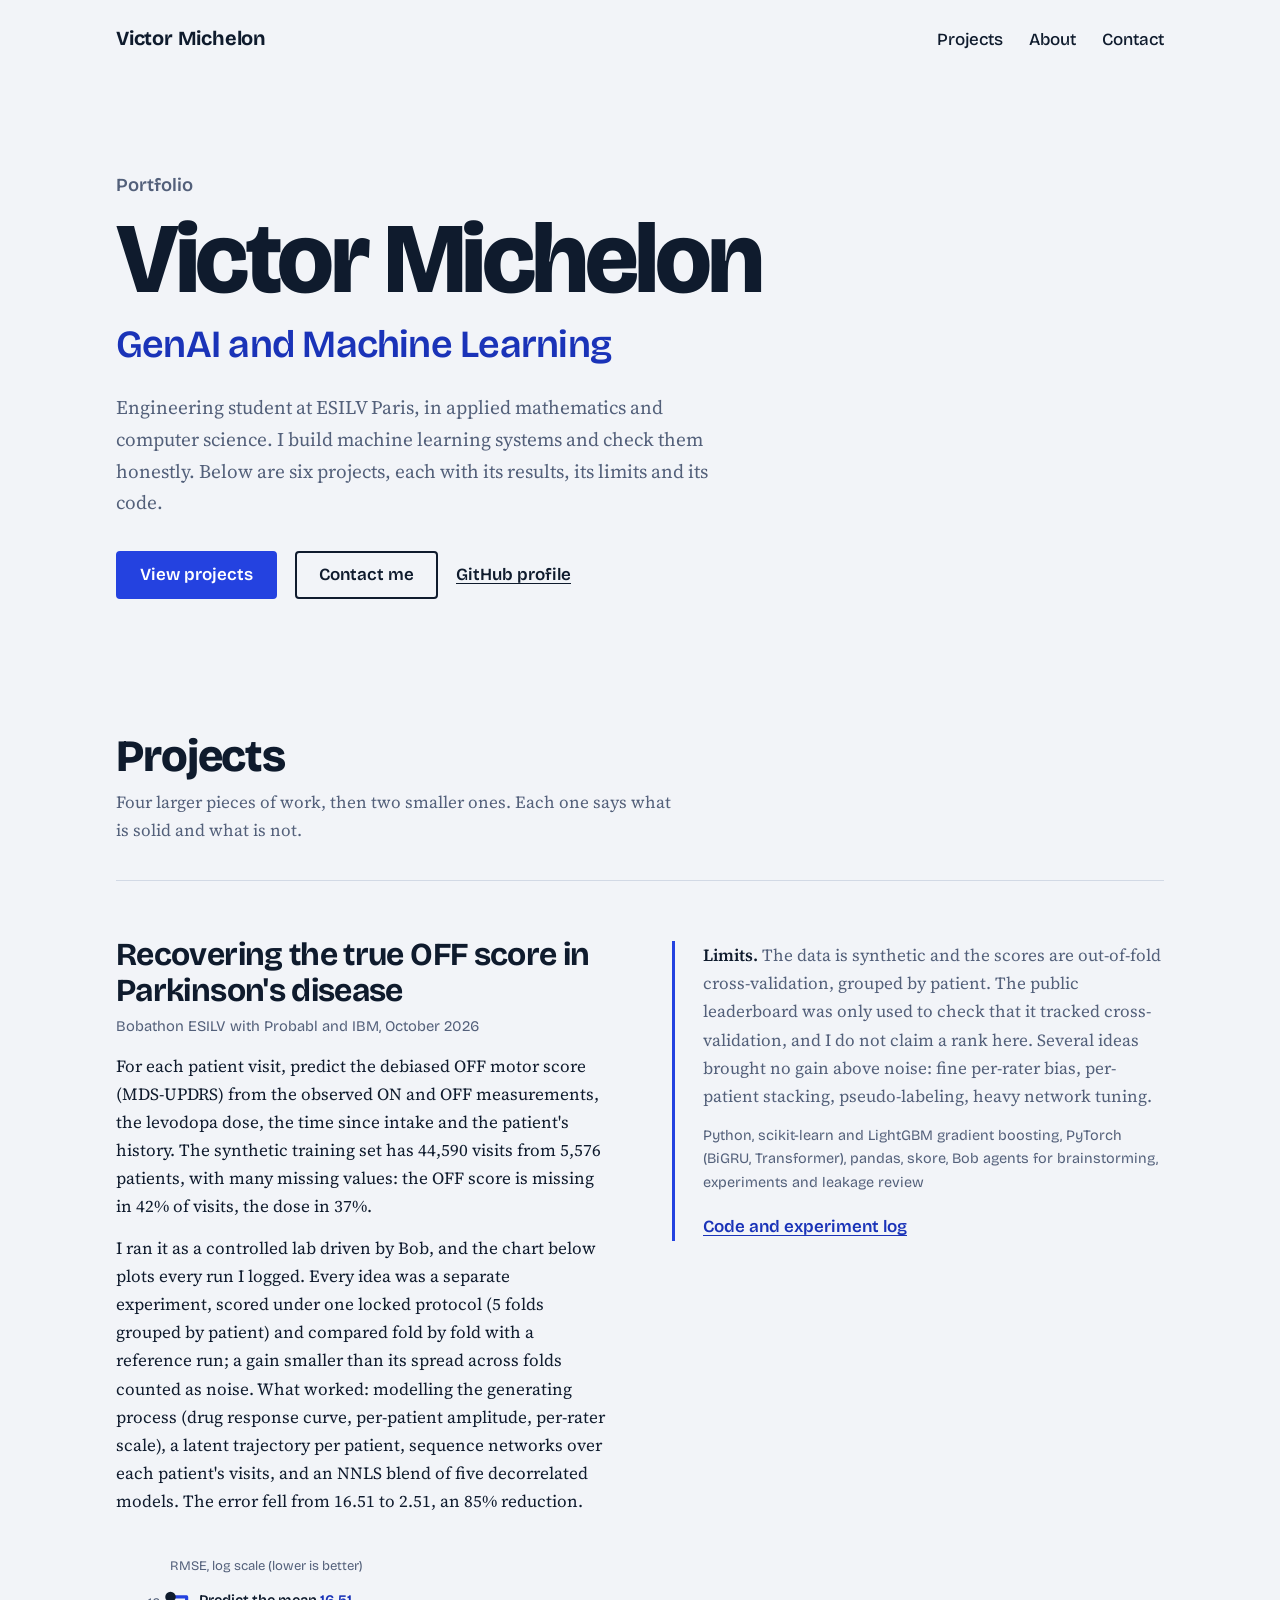
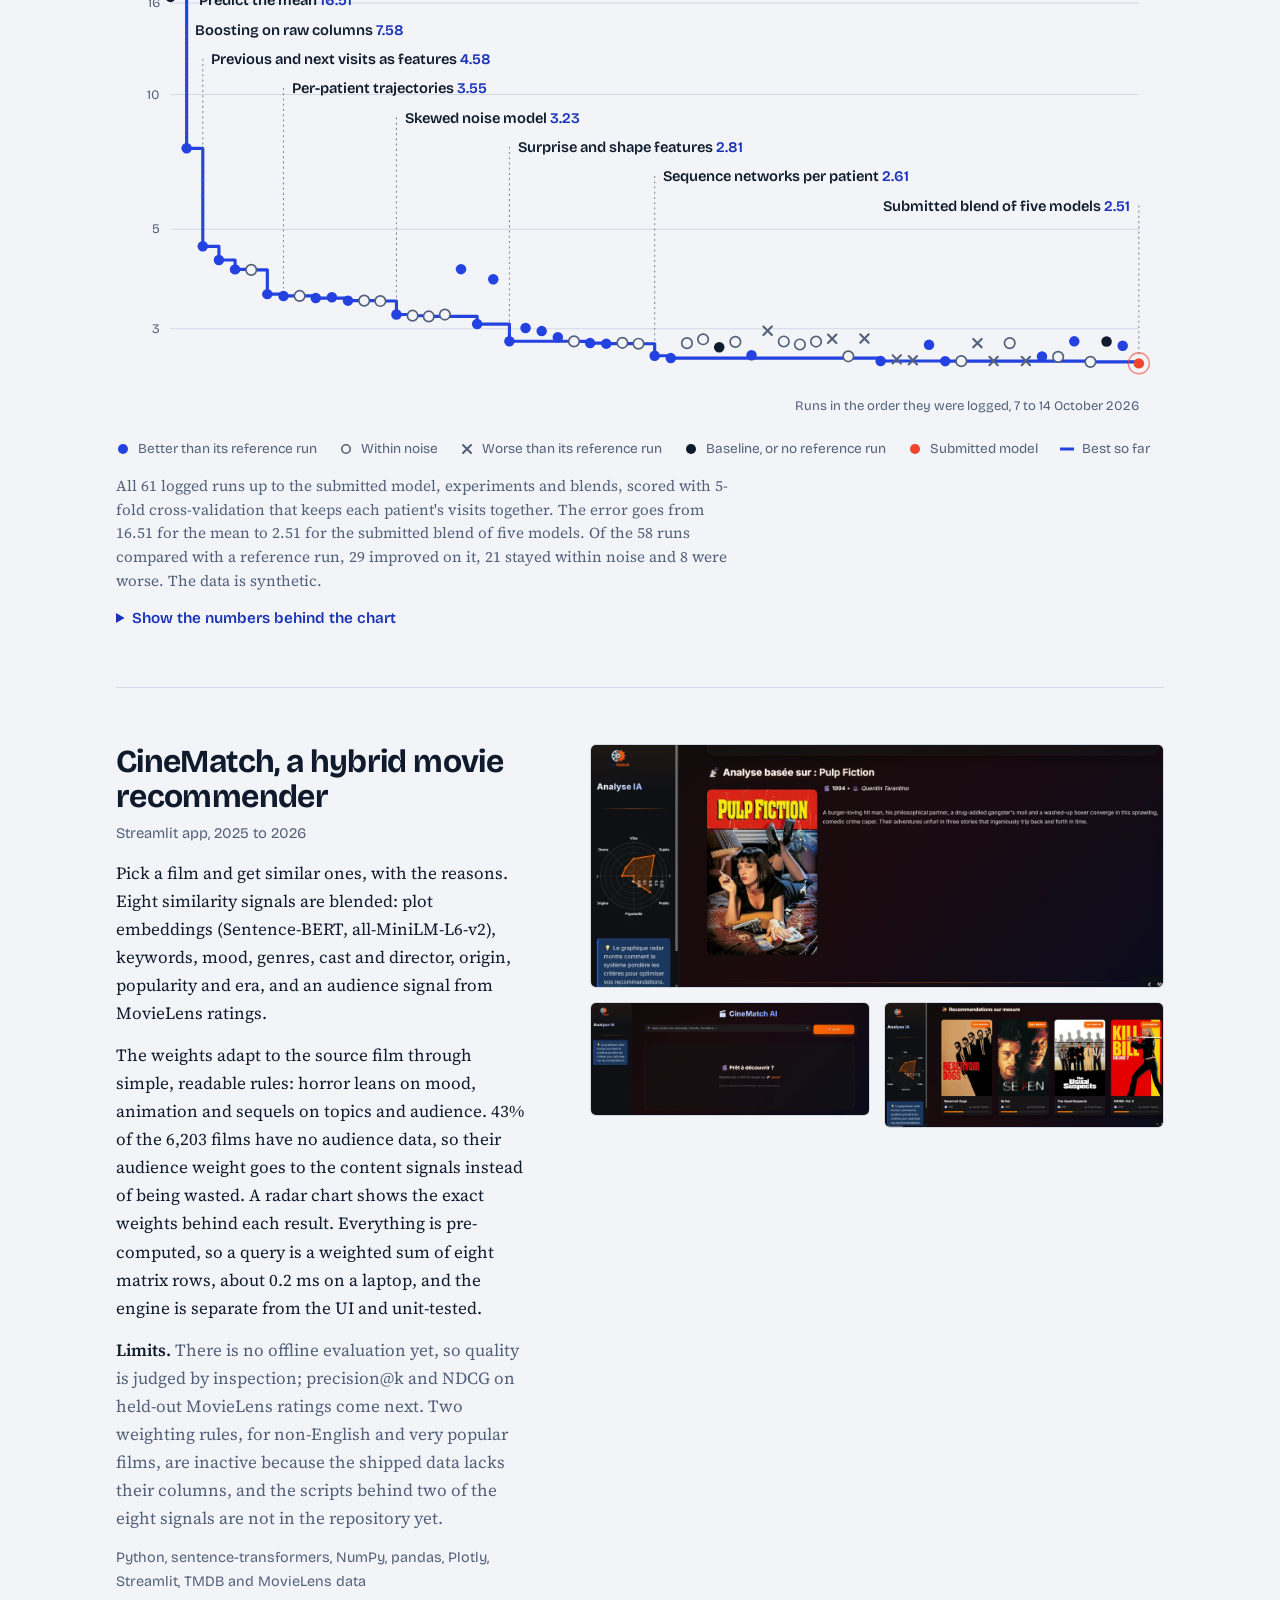
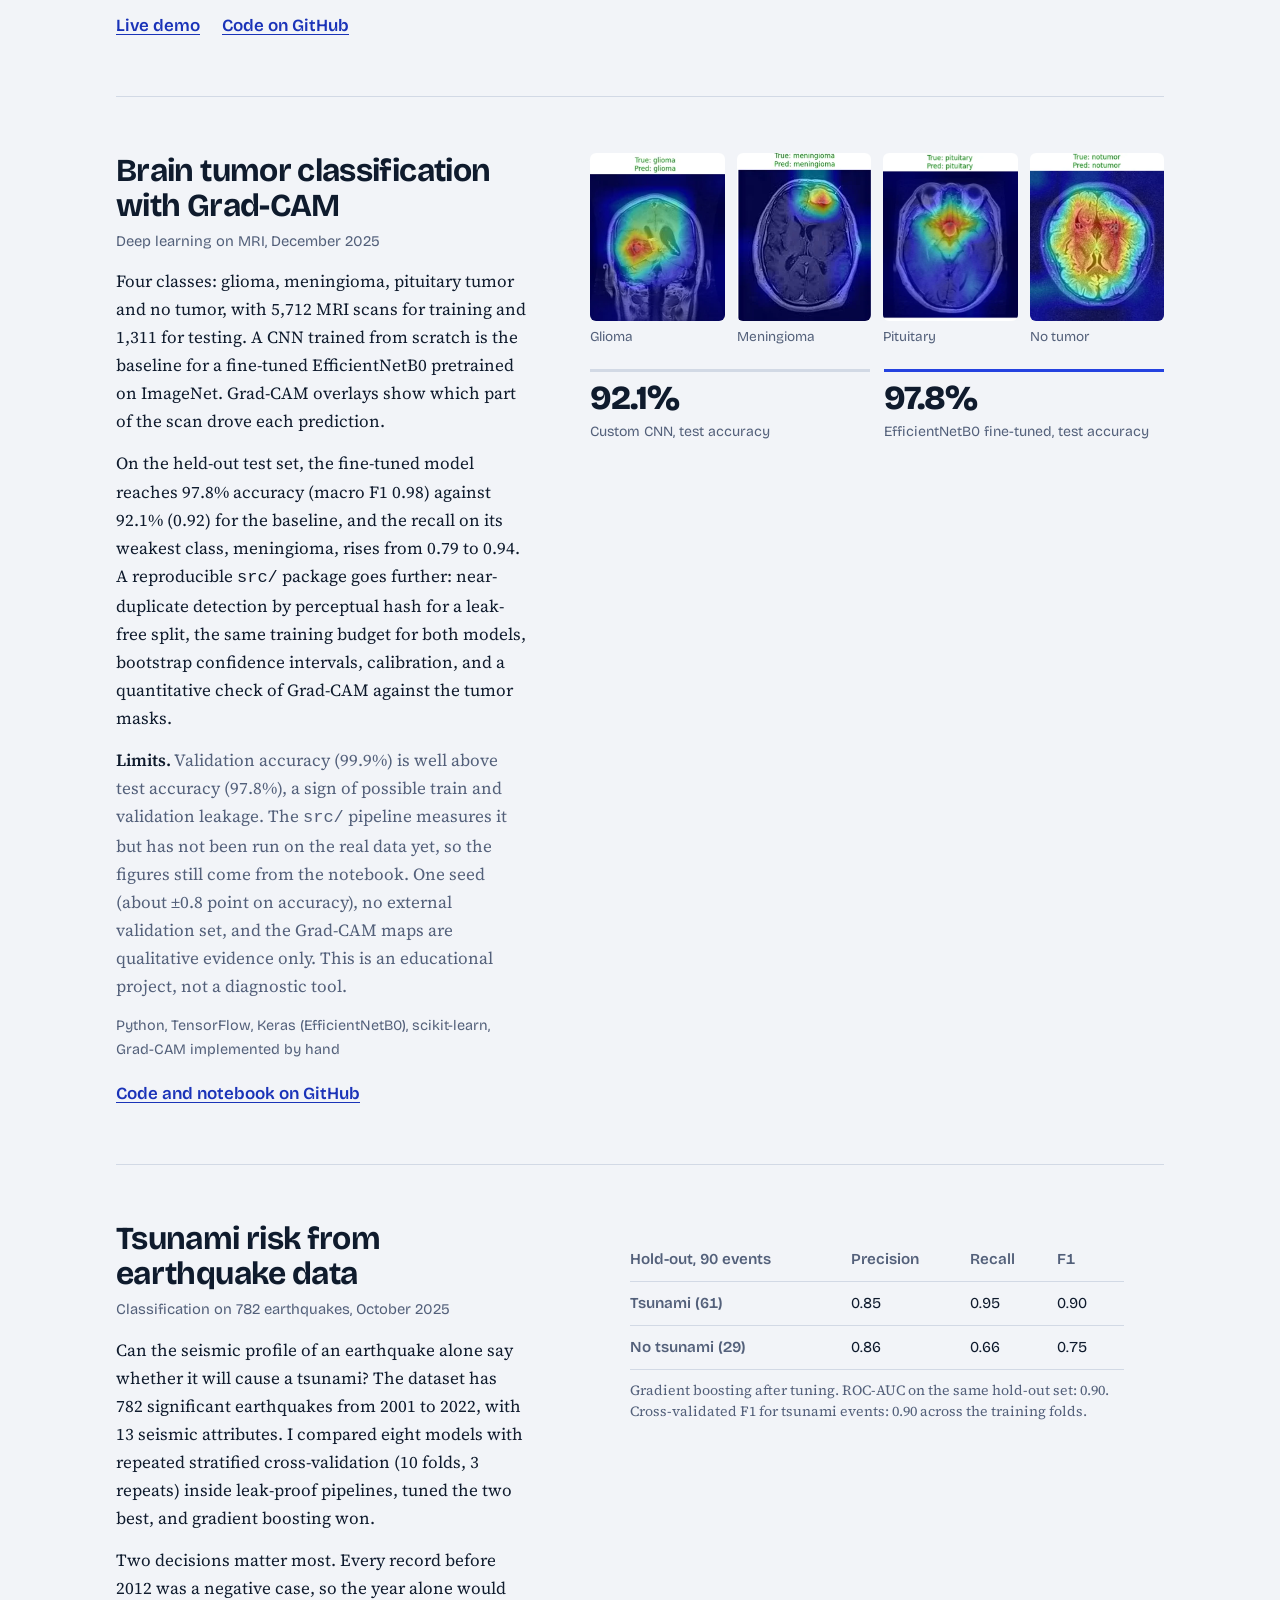
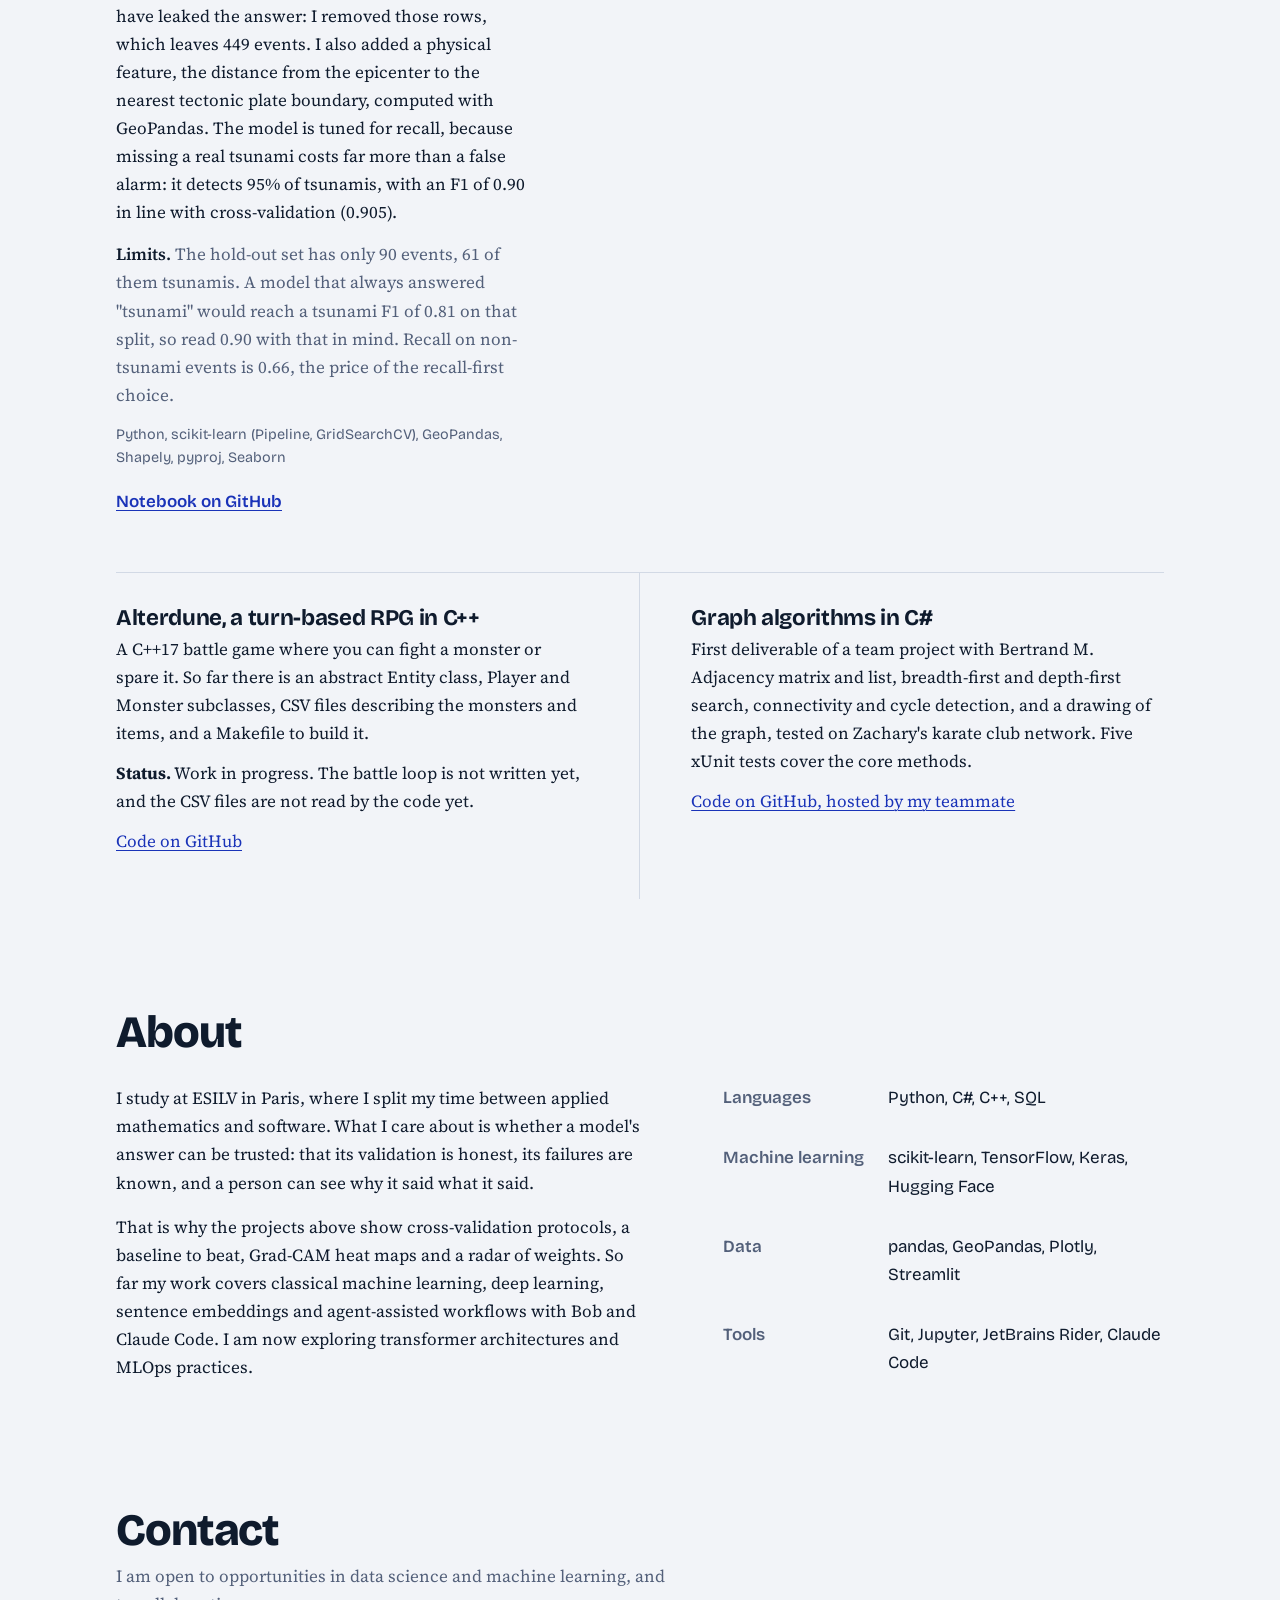
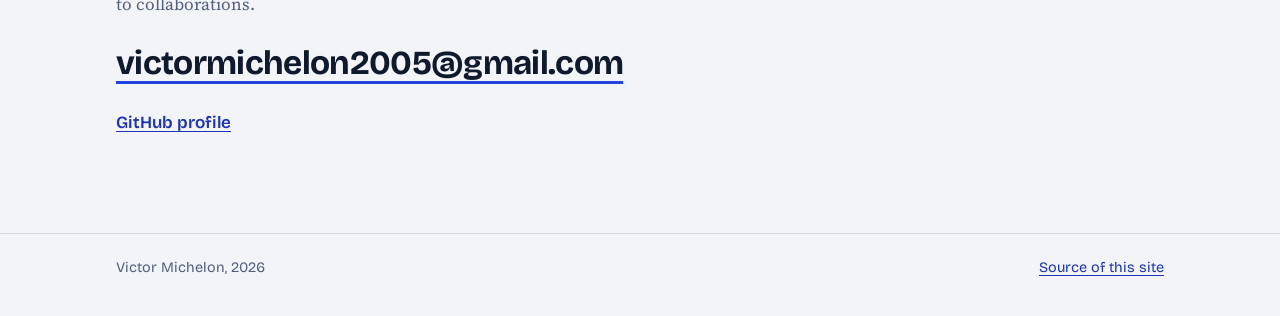
==== commit c9683222: "refonte portfolio step1" ====
--- a/index.html
+++ b/index.html
@@ -53,14 +53,14 @@
 
         <article class="project project-feature">
           <div>
-            <h3>Predicting the unbiased Parkinson's motor score</h3>
-            <p class="when">Bobathon ESILV with IBM and Probabl, October 2026</p>
-            <p>For each patient visit, estimate the true OFF motor score (MDS-UPDRS) from noisy ON and OFF measurements, rater effects and many missing values. The training set has 44,590 visits from 5,576 patients.</p>
-            <p>I ran it as a controlled lab, and the chart below plots every run I logged. Every idea was a separate experiment, judged against a reference run fold by fold, and a change only counted when its gain was larger than the spread between folds. A hook locked the raw data and the cross-validation folds so no result could drift.</p>
+            <h3>Recovering the true OFF score in Parkinson's disease</h3>
+            <p class="when">Bobathon ESILV with Probabl and IBM, October 2026</p>
+            <p>For each patient visit, predict the debiased OFF motor score (MDS-UPDRS) from the observed ON and OFF measurements, the levodopa dose, the time since intake and the patient's history. The synthetic training set has 44,590 visits from 5,576 patients, with many missing values: the OFF score is missing in 42% of visits, the dose in 37%.</p>
+            <p>I ran it as a controlled lab driven by Bob, and the chart below plots every run I logged. Every idea was a separate experiment, scored under one locked protocol (5 folds grouped by patient) and compared fold by fold with a reference run; a gain smaller than its spread across folds counted as noise. What worked: modelling the generating process (drug response curve, per-patient amplitude, per-rater scale), a latent trajectory per patient, sequence networks over each patient's visits, and an NNLS blend of five decorrelated models. The error fell from 16.51 to 2.51, an 85% reduction.</p>
           </div>
           <div class="aside">
-            <p class="flag"><strong>Limits.</strong> The data is synthetic and the scores are cross-validated on the training set. The official Kaggle submission was made separately, and I do not claim a leaderboard rank here.</p>
-            <p class="stack">Python, scikit-learn (HistGradientBoosting), pandas, Claude Code agents for ideas and leakage review</p>
+            <p class="flag"><strong>Limits.</strong> The data is synthetic and the scores are out-of-fold cross-validation, grouped by patient. The public leaderboard was only used to check that it tracked cross-validation, and I do not claim a rank here. Several ideas brought no gain above noise: fine per-rater bias, per-patient stacking, pseudo-labeling, heavy network tuning.</p>
+            <p class="stack">Python, scikit-learn and LightGBM gradient boosting, PyTorch (BiGRU, Transformer), pandas, skore, Bob agents for brainstorming, experiments and leakage review</p>
             <div class="links"><a href="https://github.com/Victor-MICHELON/Hackathon-IBMxProbabl">Code and experiment log</a></div>
           </div>
           <figure class="runs visual-wide" aria-label="Error across the runs of the Parkinson's hackathon">
@@ -68,10 +68,12 @@
         <ul class="legend">
           <li><svg viewBox="0 0 14 14" aria-hidden="true"><circle cx="7" cy="7" r="5" fill="#2442e0"/></svg>Better than its reference run</li>
           <li><svg viewBox="0 0 14 14" aria-hidden="true"><circle cx="7" cy="7" r="4.2" fill="#f2f4f8" stroke="#53607a" stroke-width="1.6"/></svg>Within noise</li>
-          <li><svg viewBox="0 0 14 14" aria-hidden="true"><circle cx="7" cy="7" r="5" fill="#f0452b"/></svg>Lowest error</li>
+          <li><svg viewBox="0 0 14 14" aria-hidden="true"><path d="M3 3l8 8M11 3l-8 8" stroke="#53607a" stroke-width="2" stroke-linecap="round"/></svg>Worse than its reference run</li>
+          <li><svg viewBox="0 0 14 14" aria-hidden="true"><circle cx="7" cy="7" r="5" fill="#0f1b2d"/></svg>Baseline, or no reference run</li>
+          <li><svg viewBox="0 0 14 14" aria-hidden="true"><circle cx="7" cy="7" r="5" fill="#f0452b"/></svg>Submitted model</li>
           <li><svg viewBox="0 0 14 14" aria-hidden="true"><path d="M0 7h14" stroke="#2442e0" stroke-width="3"/></svg>Best so far</li>
         </ul>
-        <figcaption>All 30 logged runs: the baseline, 28 experiments and one blend, scored with 5-fold cross-validation that keeps each patient's visits together. The error goes from 16.51 to 2.78. Of the 29 runs compared with a reference run, 19 improved on it (the blend included) and 10 stayed within noise. The data is synthetic.</figcaption>
+        <figcaption>All 61 logged runs up to the submitted model, experiments and blends, scored with 5-fold cross-validation that keeps each patient's visits together. The error goes from 16.51 for the mean to 2.51 for the submitted blend of five models. Of the 58 runs compared with a reference run, 29 improved on it, 21 stayed within noise and 8 were worse. The data is synthetic.</figcaption>
         <details class="data">
           <summary>Show the numbers behind the chart</summary>
           <div class="table-scroll">
@@ -108,6 +110,37 @@
                 <tr><td>e022b_cubic_traj_quad</td><td class="num">2.778</td><td>Better than its reference</td></tr>
                 <tr><td>e022c_cubic_cov</td><td class="num">2.790</td><td>Within noise</td></tr>
                 <tr><td>e022d_cubic_wprior</td><td class="num">2.777</td><td>Within noise</td></tr>
+                <tr><td>e023_seq_nn</td><td class="num">2.610</td><td>Better than its reference</td></tr>
+                <tr><td>b002_seq_e022b</td><td class="num">2.579</td><td>Better than its reference</td></tr>
+                <tr><td>e023_quality_noise</td><td class="num">2.785</td><td>Within noise</td></tr>
+                <tr><td>e024_mlp_bag</td><td class="num">2.841</td><td>Within noise</td></tr>
+                <tr><td>b002_e022b_mlp</td><td class="num">2.727</td><td>No reference run</td></tr>
+                <tr><td>e025_gru_raw</td><td class="num">2.803</td><td>Within noise</td></tr>
+                <tr><td>b003_e022b_mlp_gru</td><td class="num">2.618</td><td>Better than its reference</td></tr>
+                <tr><td>e026_transformer_raw</td><td class="num">2.968</td><td>Worse than its reference</td></tr>
+                <tr><td>e025s_gru_raw_seed100</td><td class="num">2.809</td><td>Within noise</td></tr>
+                <tr><td>e024_ap_pairs_notsi</td><td class="num">2.766</td><td>Within noise</td></tr>
+                <tr><td>e025t_gru_raw_tdt</td><td class="num">2.808</td><td>Within noise</td></tr>
+                <tr><td>e025u_gru_raw_tnone</td><td class="num">2.849</td><td>Worse than its reference</td></tr>
+                <tr><td>e025_seq_offset</td><td class="num">2.603</td><td>Within noise</td></tr>
+                <tr><td>e026_seq_amortized</td><td class="num">2.853</td><td>Worse than its reference</td></tr>
+                <tr><td>b003_seq4</td><td class="num">2.541</td><td>Better than its reference</td></tr>
+                <tr><td>b003a_no_offset</td><td class="num">2.563</td><td>Worse than its reference</td></tr>
+                <tr><td>b003b_no_amort</td><td class="num">2.550</td><td>Worse than its reference</td></tr>
+                <tr><td>e027_rule_post</td><td class="num">2.761</td><td>Better than its reference</td></tr>
+                <tr><td>b004_seq4_rule</td><td class="num">2.539</td><td>Better than its reference</td></tr>
+                <tr><td>b004b_seq4_plus_rule</td><td class="num">2.539</td><td>Within noise</td></tr>
+                <tr><td>e028_v0_template</td><td class="num">2.785</td><td>Worse than its reference</td></tr>
+                <tr><td>b004c_seq4_plus_v0</td><td class="num">2.541</td><td>Worse than its reference</td></tr>
+                <tr><td>e029_latent_prior</td><td class="num">2.786</td><td>Within noise</td></tr>
+                <tr><td>b004d_seq4_plus_latent</td><td class="num">2.541</td><td>Worse than its reference</td></tr>
+                <tr><td>e030_seq_nn_full</td><td class="num">2.602</td><td>Better than its reference</td></tr>
+                <tr><td>e031_seq_offset_full</td><td class="num">2.595</td><td>Within noise</td></tr>
+                <tr><td>e032_seq_amortized_full</td><td class="num">2.811</td><td>Better than its reference</td></tr>
+                <tr><td>b005_seq4_full</td><td class="num">2.530</td><td>Within noise</td></tr>
+                <tr><td>e033_gru_raw_ref</td><td class="num">2.808</td><td>No reference run</td></tr>
+                <tr><td>e034_gru_simpre</td><td class="num">2.748</td><td>Better than its reference</td></tr>
+                <tr><td>b006_seq4_gruref</td><td class="num">2.510</td><td>Better than its reference</td></tr>
               </tbody>
             </table>
           </div>
@@ -119,11 +152,11 @@
           <div>
             <h3>CineMatch, a hybrid movie recommender</h3>
             <p class="when">Streamlit app, 2025 to 2026</p>
-            <p>Pick a film and get four similar ones. Plots are turned into sentence embeddings (all-MiniLM-L6-v2), then combined with keyword, genre, cast and director similarity, release context and a collaborative signal.</p>
-            <p>The weights adapt to the film: horror leans on tone, non-English films on country of origin, blockbusters on audience data. A radar chart shows the weights behind each result, so you can see why a film was suggested. Films with no audience data fall back to content signals.</p>
-            <p class="flag"><strong>Limits.</strong> I did not measure recommendation quality against ground truth, so there is no accuracy figure. The adaptive weights are rules I set by hand.</p>
-            <p class="stack">Python, sentence-transformers, scikit-learn, Plotly, Streamlit, TMDB data</p>
-            <div class="links"><a href="https://github.com/Victor-MICHELON/CineMatch-recommender">Code on GitHub</a></div>
+            <p>Pick a film and get similar ones, with the reasons. Eight similarity signals are blended: plot embeddings (Sentence-BERT, all-MiniLM-L6-v2), keywords, mood, genres, cast and director, origin, popularity and era, and an audience signal from MovieLens ratings.</p>
+            <p>The weights adapt to the source film through simple, readable rules: horror leans on mood, animation and sequels on topics and audience. 43% of the 6,203 films have no audience data, so their audience weight goes to the content signals instead of being wasted. A radar chart shows the exact weights behind each result. Everything is pre-computed, so a query is a weighted sum of eight matrix rows, about 0.2 ms on a laptop, and the engine is separate from the UI and unit-tested.</p>
+            <p class="flag"><strong>Limits.</strong> There is no offline evaluation yet, so quality is judged by inspection; precision@k and NDCG on held-out MovieLens ratings come next. Two weighting rules, for non-English and very popular films, are inactive because the shipped data lacks their columns, and the scripts behind two of the eight signals are not in the repository yet.</p>
+            <p class="stack">Python, sentence-transformers, NumPy, pandas, Plotly, Streamlit, TMDB and MovieLens data</p>
+            <div class="links"><a href="https://cinematch-reco.streamlit.app/">Live demo</a><a href="https://github.com/Victor-MICHELON/CineMatch-recommender">Code on GitHub</a></div>
           </div>
           <div class="visual shots">
             <img src="assets/img/cinematch-2.webp" width="1400" height="592" loading="lazy" alt="CineMatch results page: four recommended films with their similarity scores">
@@ -138,11 +171,11 @@
           <div>
             <h3>Brain tumor classification with Grad-CAM</h3>
             <p class="when">Deep learning on MRI, December 2025</p>
-            <p>Four classes: glioma, meningioma, pituitary tumor and no tumor. I trained a small CNN from scratch as a baseline, then fine-tuned EfficientNetB0. Grad-CAM overlays show which part of the scan drove each prediction.</p>
-            <p>On the 1,311 held-out scans, the fine-tuned model reaches 97.8% accuracy against 92.1% for the baseline. Its weakest class is meningioma, with a recall of 0.94.</p>
-            <p class="flag"><strong>Limits.</strong> One public dataset, one split. Clinical scans from other hospitals would likely score lower, and I have not tested that.</p>
-            <p class="stack">Python, TensorFlow, Keras, scikit-learn</p>
-            <div class="links"><a href="https://github.com/Victor-MICHELON/Brain_Tumor_Classification">Notebook on GitHub</a></div>
+            <p>Four classes: glioma, meningioma, pituitary tumor and no tumor, with 5,712 MRI scans for training and 1,311 for testing. A CNN trained from scratch is the baseline for a fine-tuned EfficientNetB0 pretrained on ImageNet. Grad-CAM overlays show which part of the scan drove each prediction.</p>
+            <p>On the held-out test set, the fine-tuned model reaches 97.8% accuracy (macro F1 0.98) against 92.1% (0.92) for the baseline, and the recall on its weakest class, meningioma, rises from 0.79 to 0.94. A reproducible <code>src/</code> package goes further: near-duplicate detection by perceptual hash for a leak-free split, the same training budget for both models, bootstrap confidence intervals, calibration, and a quantitative check of Grad-CAM against the tumor masks.</p>
+            <p class="flag"><strong>Limits.</strong> Validation accuracy (99.9%) is well above test accuracy (97.8%), a sign of possible train and validation leakage. The <code>src/</code> pipeline measures it but has not been run on the real data yet, so the figures still come from the notebook. One seed (about ±0.8 point on accuracy), no external validation set, and the Grad-CAM maps are qualitative evidence only. This is an educational project, not a diagnostic tool.</p>
+            <p class="stack">Python, TensorFlow, Keras (EfficientNetB0), scikit-learn, Grad-CAM implemented by hand</p>
+            <div class="links"><a href="https://github.com/Victor-MICHELON/Brain_Tumor_Classification">Code and notebook on GitHub</a></div>
           </div>
           <div class="visual">
             <div class="cams">
@@ -161,11 +194,11 @@
         <article class="project">
           <div>
             <h3>Tsunami risk from earthquake data</h3>
-            <p class="when">Classification on 449 events, October 2025</p>
-            <p>Can the seismic profile of an earthquake say whether it caused a tsunami? I compared eight models with repeated stratified cross-validation, and gradient boosting won.</p>
-            <p>Two decisions matter most. Every record before 2012 was a negative case, so the year alone would have leaked the answer, and I removed those rows. I also added a physical feature, the distance from the epicenter to the nearest tectonic plate boundary, computed with GeoPandas.</p>
-            <p class="flag"><strong>Limits.</strong> The hold-out set has only 90 events, 61 of them tsunamis. A model that always answered "tsunami" would reach a tsunami F1 of 0.81 on that split, so read 0.90 with that in mind. Recall on non-tsunami events is 0.66.</p>
-            <p class="stack">Python, scikit-learn, GeoPandas, Shapely, Seaborn</p>
+            <p class="when">Classification on 782 earthquakes, October 2025</p>
+            <p>Can the seismic profile of an earthquake alone say whether it will cause a tsunami? The dataset has 782 significant earthquakes from 2001 to 2022, with 13 seismic attributes. I compared eight models with repeated stratified cross-validation (10 folds, 3 repeats) inside leak-proof pipelines, tuned the two best, and gradient boosting won.</p>
+            <p>Two decisions matter most. Every record before 2012 was a negative case, so the year alone would have leaked the answer: I removed those rows, which leaves 449 events. I also added a physical feature, the distance from the epicenter to the nearest tectonic plate boundary, computed with GeoPandas. The model is tuned for recall, because missing a real tsunami costs far more than a false alarm: it detects 95% of tsunamis, with an F1 of 0.90 in line with cross-validation (0.905).</p>
+            <p class="flag"><strong>Limits.</strong> The hold-out set has only 90 events, 61 of them tsunamis. A model that always answered "tsunami" would reach a tsunami F1 of 0.81 on that split, so read 0.90 with that in mind. Recall on non-tsunami events is 0.66, the price of the recall-first choice.</p>
+            <p class="stack">Python, scikit-learn (Pipeline, GridSearchCV), GeoPandas, Shapely, pyproj, Seaborn</p>
             <div class="links"><a href="https://github.com/Victor-MICHELON/Tsunami_Risk_Prediction_Model">Notebook on GitHub</a></div>
           </div>
           <figure class="visual">
@@ -204,7 +237,7 @@
       <div class="about">
         <div>
           <p>I study at ESILV in Paris, where I split my time between applied mathematics and software. What I care about is whether a model's answer can be trusted: that its validation is honest, its failures are known, and a person can see why it said what it said.</p>
-          <p>That is why the projects above show cross-validation protocols, a baseline to beat, Grad-CAM heat maps and a radar of weights. So far my work covers classical machine learning, deep learning, sentence embeddings and agent-assisted workflows with Claude Code. I am now exploring transformer architectures and MLOps practices.</p>
+          <p>That is why the projects above show cross-validation protocols, a baseline to beat, Grad-CAM heat maps and a radar of weights. So far my work covers classical machine learning, deep learning, sentence embeddings and agent-assisted workflows with Bob and Claude Code. I am now exploring transformer architectures and MLOps practices.</p>
         </div>
         <dl class="skills">
           <dt>Languages</dt><dd>Python, C#, C++, SQL</dd>
@@ -233,7 +266,7 @@
   </div>
 </footer>
 
-<script type="application/json" id="runs-data">[{"id":"e000_dummy","rmse":16.506,"verdict":"baseline"},{"id":"e001_hgb_raw","rmse":7.581,"verdict":"GAIN"},{"id":"e002_hgb_basic_context","rmse":4.581,"verdict":"GAIN"},{"id":"e003_rater_scale","rmse":4.271,"verdict":"GAIN"},{"id":"e004_drug_amplitude","rmse":4.069,"verdict":"GAIN"},{"id":"e005_drug_amplitude_noes","rmse":4.058,"verdict":"NOISE"},{"id":"e006_harmonized_score","rmse":3.583,"verdict":"GAIN"},{"id":"e007_hier_traj","rmse":3.55,"verdict":"GAIN"},{"id":"e008_hier_traj_offset","rmse":3.55,"verdict":"NOISE"},{"id":"b001_hier_A_B","rmse":3.511,"verdict":"GAIN"},{"id":"e009_traj_v2","rmse":3.527,"verdict":"GAIN"},{"id":"e010_traj_v2_proj","rmse":3.465,"verdict":"GAIN"},{"id":"e011_traj_v2_proj_w05","rmse":3.465,"verdict":"NOISE"},{"id":"e012a_traj_meancal","rmse":3.458,"verdict":"NOISE"},{"id":"e012_traj_skew","rmse":3.226,"verdict":"GAIN"},{"id":"e013b_skew_offset","rmse":3.207,"verdict":"NOISE"},{"id":"e013c_skew_plain_offset_avg","rmse":3.195,"verdict":"NOISE"},{"id":"e014_skew_bag","rmse":3.226,"verdict":"NOISE"},{"id":"e015_temporal_fe","rmse":4.074,"verdict":"GAIN"},{"id":"e017_skew_temporal_delta","rmse":3.072,"verdict":"GAIN"},{"id":"e016_temporal_delta","rmse":3.867,"verdict":"GAIN"},{"id":"e019_long_surp_shape","rmse":2.812,"verdict":"GAIN"},{"id":"e018_skew_temporal_delta_hgbv2","rmse":3.011,"verdict":"GAIN"},{"id":"e019a_long_surp","rmse":2.963,"verdict":"GAIN"},{"id":"e019b_long_shape","rmse":2.871,"verdict":"GAIN"},{"id":"e020_off_miss_freq","rmse":2.81,"verdict":"NOISE"},{"id":"e022_cubic_traj","rmse":2.786,"verdict":"GAIN"},{"id":"e022b_cubic_traj_quad","rmse":2.778,"verdict":"GAIN"},{"id":"e022c_cubic_cov","rmse":2.79,"verdict":"NOISE"},{"id":"e022d_cubic_wprior","rmse":2.777,"verdict":"NOISE"}]</script>
+<script type="application/json" id="runs-data">[{"id":"e000_dummy","rmse":16.506,"verdict":"baseline"},{"id":"e001_hgb_raw","rmse":7.581,"verdict":"GAIN"},{"id":"e002_hgb_basic_context","rmse":4.581,"verdict":"GAIN"},{"id":"e003_rater_scale","rmse":4.271,"verdict":"GAIN"},{"id":"e004_drug_amplitude","rmse":4.069,"verdict":"GAIN"},{"id":"e005_drug_amplitude_noes","rmse":4.058,"verdict":"NOISE"},{"id":"e006_harmonized_score","rmse":3.583,"verdict":"GAIN"},{"id":"e007_hier_traj","rmse":3.55,"verdict":"GAIN"},{"id":"e008_hier_traj_offset","rmse":3.55,"verdict":"NOISE"},{"id":"b001_hier_A_B","rmse":3.511,"verdict":"GAIN"},{"id":"e009_traj_v2","rmse":3.527,"verdict":"GAIN"},{"id":"e010_traj_v2_proj","rmse":3.465,"verdict":"GAIN"},{"id":"e011_traj_v2_proj_w05","rmse":3.465,"verdict":"NOISE"},{"id":"e012a_traj_meancal","rmse":3.458,"verdict":"NOISE"},{"id":"e012_traj_skew","rmse":3.226,"verdict":"GAIN"},{"id":"e013b_skew_offset","rmse":3.207,"verdict":"NOISE"},{"id":"e013c_skew_plain_offset_avg","rmse":3.195,"verdict":"NOISE"},{"id":"e014_skew_bag","rmse":3.226,"verdict":"NOISE"},{"id":"e015_temporal_fe","rmse":4.074,"verdict":"GAIN"},{"id":"e017_skew_temporal_delta","rmse":3.072,"verdict":"GAIN"},{"id":"e016_temporal_delta","rmse":3.867,"verdict":"GAIN"},{"id":"e019_long_surp_shape","rmse":2.812,"verdict":"GAIN"},{"id":"e018_skew_temporal_delta_hgbv2","rmse":3.011,"verdict":"GAIN"},{"id":"e019a_long_surp","rmse":2.963,"verdict":"GAIN"},{"id":"e019b_long_shape","rmse":2.871,"verdict":"GAIN"},{"id":"e020_off_miss_freq","rmse":2.81,"verdict":"NOISE"},{"id":"e022_cubic_traj","rmse":2.786,"verdict":"GAIN"},{"id":"e022b_cubic_traj_quad","rmse":2.778,"verdict":"GAIN"},{"id":"e022c_cubic_cov","rmse":2.79,"verdict":"NOISE"},{"id":"e022d_cubic_wprior","rmse":2.777,"verdict":"NOISE"},{"id":"e023_seq_nn","rmse":2.61,"verdict":"GAIN"},{"id":"b002_seq_e022b","rmse":2.579,"verdict":"GAIN"},{"id":"e023_quality_noise","rmse":2.785,"verdict":"NOISE"},{"id":"e024_mlp_bag","rmse":2.841,"verdict":"NOISE"},{"id":"b002_e022b_mlp","rmse":2.727,"verdict":"NONE"},{"id":"e025_gru_raw","rmse":2.803,"verdict":"NOISE"},{"id":"b003_e022b_mlp_gru","rmse":2.618,"verdict":"GAIN"},{"id":"e026_transformer_raw","rmse":2.968,"verdict":"WORSE"},{"id":"e025s_gru_raw_seed100","rmse":2.809,"verdict":"NOISE"},{"id":"e024_ap_pairs_notsi","rmse":2.766,"verdict":"NOISE"},{"id":"e025t_gru_raw_tdt","rmse":2.808,"verdict":"NOISE"},{"id":"e025u_gru_raw_tnone","rmse":2.849,"verdict":"WORSE"},{"id":"e025_seq_offset","rmse":2.603,"verdict":"NOISE"},{"id":"e026_seq_amortized","rmse":2.853,"verdict":"WORSE"},{"id":"b003_seq4","rmse":2.541,"verdict":"GAIN"},{"id":"b003a_no_offset","rmse":2.563,"verdict":"WORSE"},{"id":"b003b_no_amort","rmse":2.55,"verdict":"WORSE"},{"id":"e027_rule_post","rmse":2.761,"verdict":"GAIN"},{"id":"b004_seq4_rule","rmse":2.539,"verdict":"GAIN"},{"id":"b004b_seq4_plus_rule","rmse":2.539,"verdict":"NOISE"},{"id":"e028_v0_template","rmse":2.785,"verdict":"WORSE"},{"id":"b004c_seq4_plus_v0","rmse":2.541,"verdict":"WORSE"},{"id":"e029_latent_prior","rmse":2.786,"verdict":"NOISE"},{"id":"b004d_seq4_plus_latent","rmse":2.541,"verdict":"WORSE"},{"id":"e030_seq_nn_full","rmse":2.602,"verdict":"GAIN"},{"id":"e031_seq_offset_full","rmse":2.595,"verdict":"NOISE"},{"id":"e032_seq_amortized_full","rmse":2.811,"verdict":"GAIN"},{"id":"b005_seq4_full","rmse":2.53,"verdict":"NOISE"},{"id":"e033_gru_raw_ref","rmse":2.808,"verdict":"NONE"},{"id":"e034_gru_simpre","rmse":2.748,"verdict":"GAIN"},{"id":"b006_seq4_gruref","rmse":2.51,"verdict":"GAIN"}]</script>
 <script src="assets/app.js" defer></script>
 </body>
 </html>
--- a/assets/style.css
+++ b/assets/style.css
@@ -146,6 +146,8 @@
 .runs .dot-noise { fill: var(--ground); stroke: var(--muted); stroke-width: 1.6; }
 .runs .dot-base { fill: var(--ink); }
 .runs .dot-min { fill: var(--heat); }
+.runs .dot-hit { fill: transparent; }
+.runs .cross { fill: none; stroke: var(--muted); stroke-width: 2; stroke-linecap: round; pointer-events: none; }
 .runs .halo { fill: none; stroke: var(--heat); stroke-width: 1.5; opacity: 0.55; }
 
 .tip {
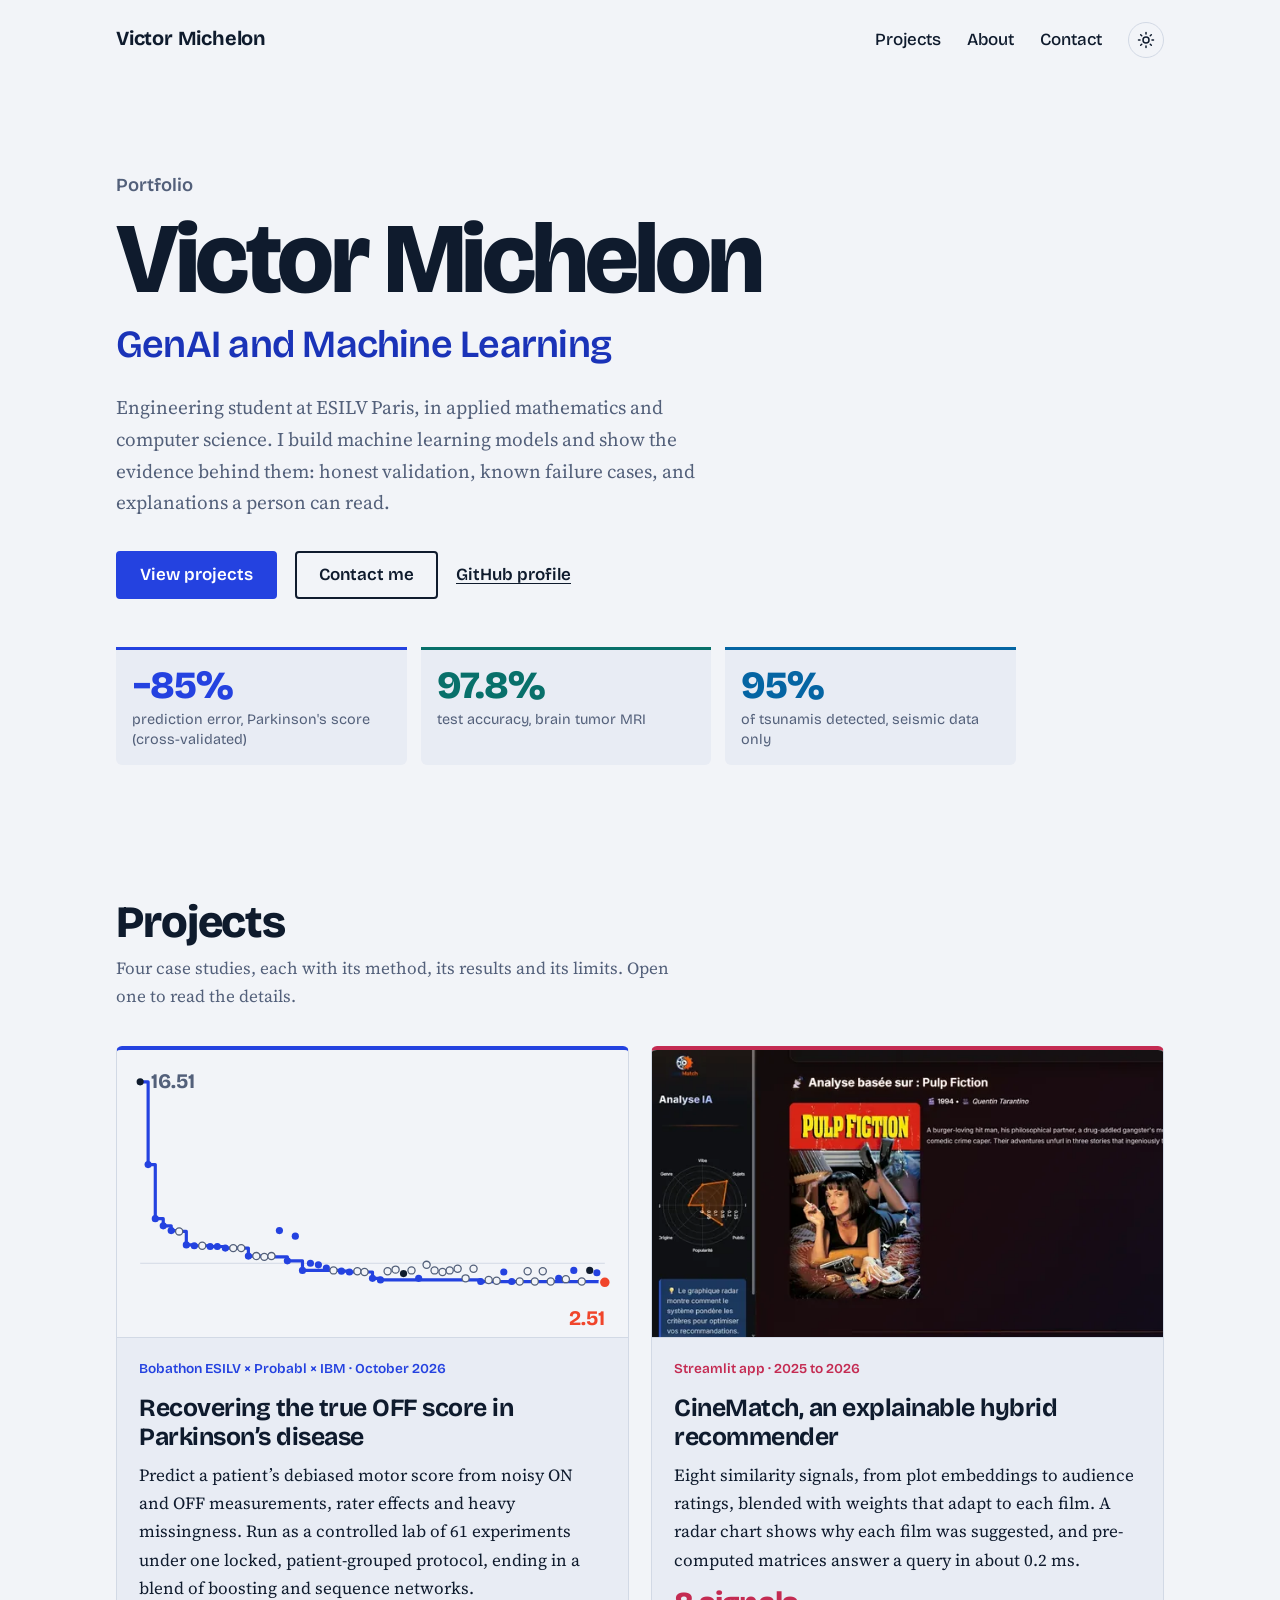
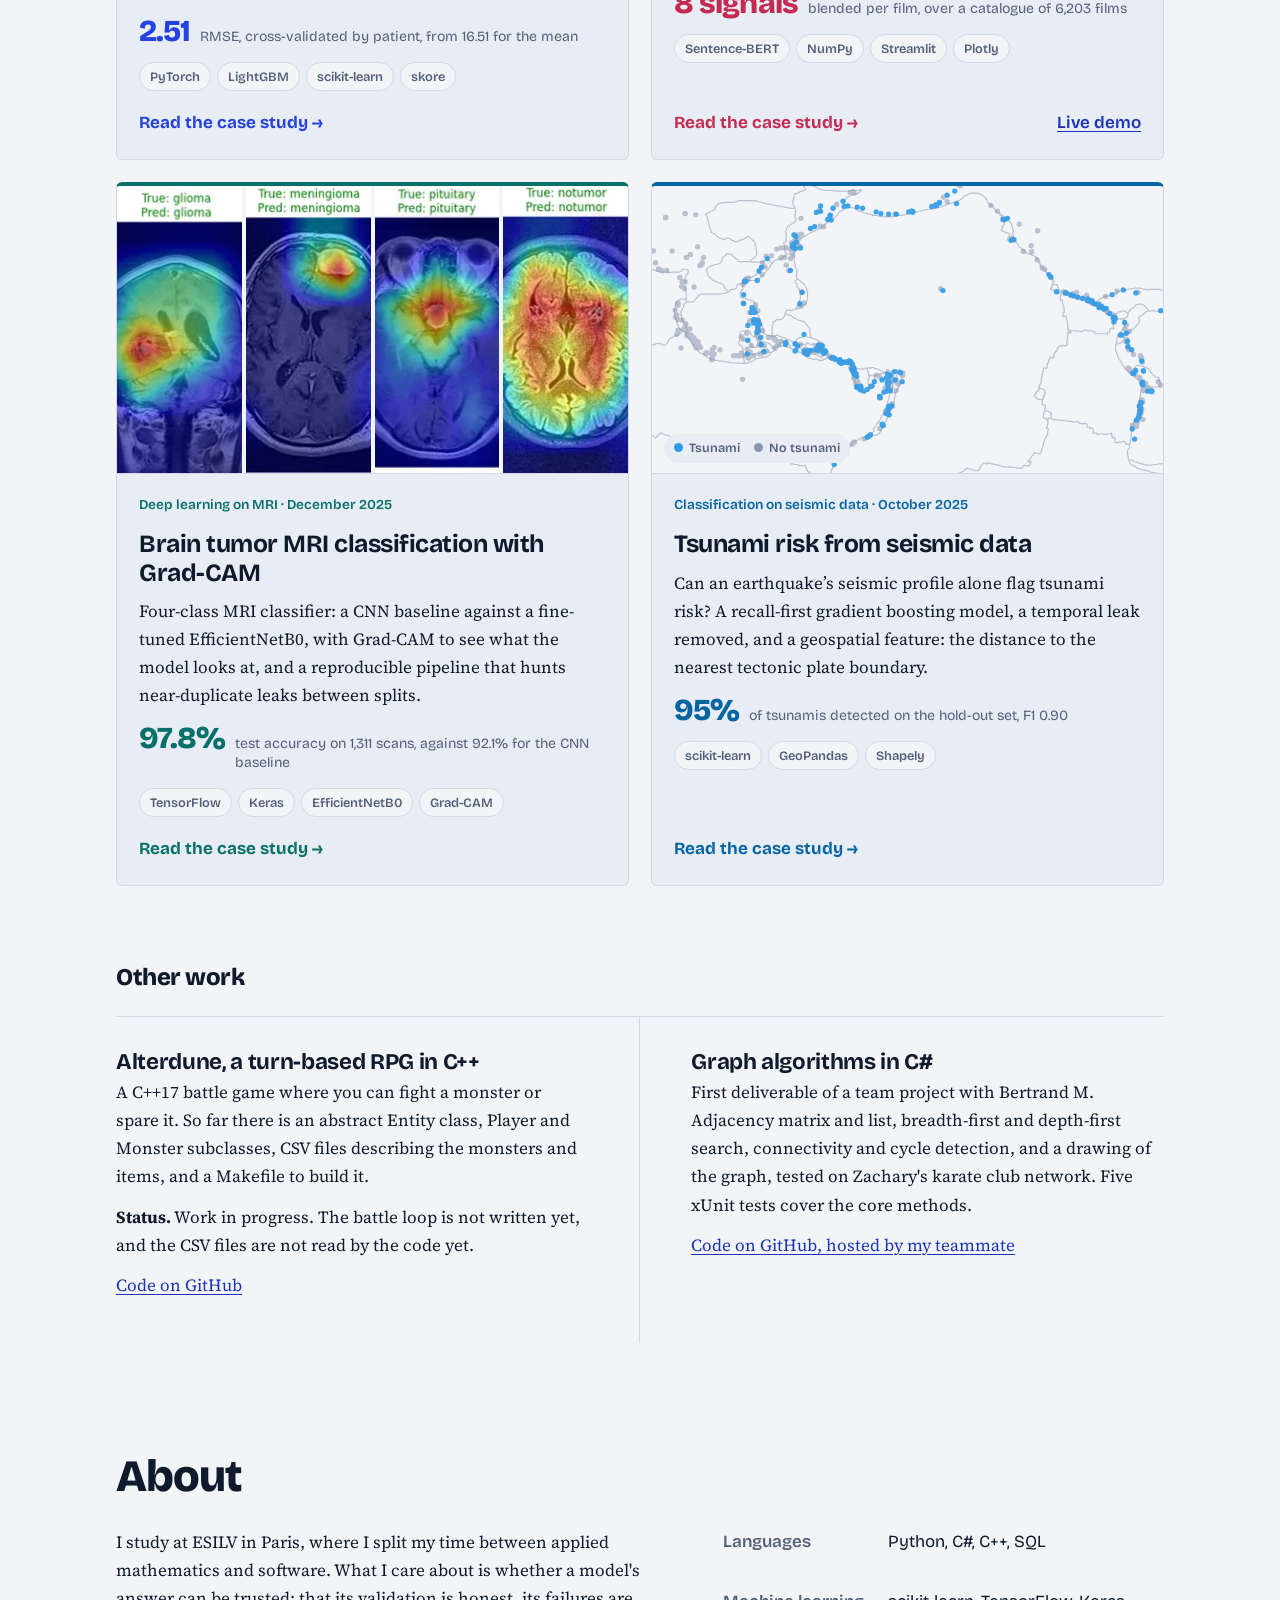
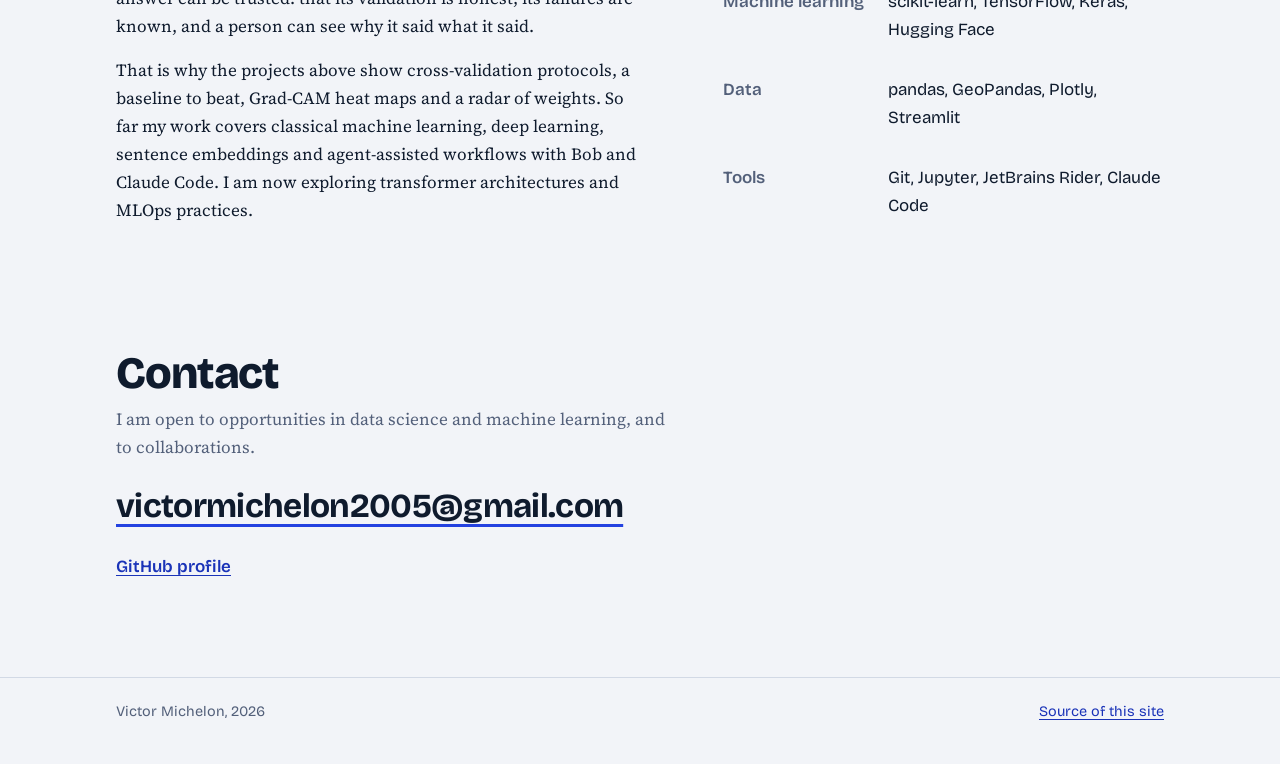
==== commit a9cd58ae: "refonte portfolio step2" ====
--- a/index.html
+++ b/index.html
@@ -4,15 +4,24 @@
 <meta charset="utf-8">
 <meta name="viewport" content="width=device-width, initial-scale=1">
 <title>Victor Michelon, Portfolio | GenAI and Machine Learning</title>
-<meta name="description" content="Portfolio of Victor Michelon, engineering student at ESILV Paris, working on GenAI and machine learning. Six projects with their results, limits and code.">
+<meta name="description" content="Portfolio of Victor Michelon, engineering student at ESILV Paris, working on GenAI and machine learning. Four machine learning case studies with their method, results and limits, and two smaller projects.">
 <meta property="og:title" content="Victor Michelon, Portfolio | GenAI and Machine Learning">
-<meta property="og:description" content="Six GenAI and machine learning projects with their results, limits and code: a Parkinson's score model, a movie recommender, MRI classification with Grad-CAM and more.">
+<meta property="og:description" content="Four machine learning case studies with their method, results and limits: a Parkinson's score model, an explainable movie recommender, MRI classification with Grad-CAM and tsunami risk prediction.">
 <meta property="og:type" content="website">
-<meta name="theme-color" content="#f2f4f8">
+<meta property="og:url" content="https://victor-michelon.github.io/Victor_MICHELON_Portfolio.github.io/">
+<meta property="og:image" content="https://victor-michelon.github.io/Victor_MICHELON_Portfolio.github.io/assets/img/og/home.png">
+<meta property="og:image:width" content="1200">
+<meta property="og:image:height" content="630">
+<meta name="twitter:card" content="summary_large_image">
+<link rel="canonical" href="https://victor-michelon.github.io/Victor_MICHELON_Portfolio.github.io/">
+<meta name="theme-color" content="#f2f4f8" media="(prefers-color-scheme: light)">
+<meta name="theme-color" content="#0c1220" media="(prefers-color-scheme: dark)">
+<script>try{var t=localStorage.getItem("theme");if(t==="light"||t==="dark")document.documentElement.dataset.theme=t}catch(e){}</script>
 <link rel="icon" href="data:image/svg+xml,%3Csvg xmlns='http://www.w3.org/2000/svg' viewBox='0 0 32 32'%3E%3Crect width='32' height='32' rx='6' fill='%232442e0'/%3E%3Cpath d='M7 9l5 14 4-9 4 9 5-14' fill='none' stroke='%23fff' stroke-width='3' stroke-linejoin='round' stroke-linecap='round'/%3E%3C/svg%3E">
 <link rel="preconnect" href="https://fonts.googleapis.com">
 <link rel="preconnect" href="https://fonts.gstatic.com" crossorigin>
 <link href="https://fonts.googleapis.com/css2?family=Bricolage+Grotesque:opsz,wght@12..96,500;12..96,600;12..96,700;12..96,800&family=Source+Serif+4:ital,opsz,wght@0,8..60,400;0,8..60,600;1,8..60,400&display=swap" rel="stylesheet">
+<link rel="stylesheet" href="assets/tokens.css">
 <link rel="stylesheet" href="assets/style.css">
 </head>
 <body>
@@ -25,6 +34,10 @@
       <a href="#projects">Projects</a>
       <a href="#about">About</a>
       <a href="#contact">Contact</a>
+      <button class="theme-toggle" type="button" aria-label="Switch theme">
+        <svg class="sun" viewBox="0 0 24 24" fill="none" stroke="currentColor" stroke-width="2" stroke-linecap="round" aria-hidden="true"><circle cx="12" cy="12" r="4"/><path d="M12 2v2M12 20v2M4.9 4.9l1.4 1.4M17.7 17.7l1.4 1.4M2 12h2M20 12h2M4.9 19.1l1.4-1.4M17.7 6.3l1.4-1.4"/></svg>
+        <svg class="moon" viewBox="0 0 24 24" fill="none" stroke="currentColor" stroke-width="2" stroke-linecap="round" stroke-linejoin="round" aria-hidden="true"><path d="M20 14.5A8 8 0 0 1 9.5 4 8 8 0 1 0 20 14.5z"/></svg>
+      </button>
     </nav>
   </div>
 </header>
@@ -35,186 +48,73 @@
       <p class="kicker">Portfolio</p>
       <h1>Victor Michelon</h1>
       <p class="field">GenAI and Machine Learning</p>
-      <p class="lede">Engineering student at ESILV Paris, in applied mathematics and computer science. I build machine learning systems and check them honestly. Below are six projects, each with its results, its limits and its code.</p>
+      <p class="lede">Engineering student at ESILV Paris, in applied mathematics and computer science. I build machine learning models and show the evidence behind them: honest validation, known failure cases, and explanations a person can read.</p>
       <div class="actions">
         <a class="btn btn-primary" href="#projects">View projects</a>
         <a class="btn" href="#contact">Contact me</a>
         <a class="plain" href="https://github.com/Victor-MICHELON">GitHub profile</a>
       </div>
+      <ul class="hero-figures" aria-label="Key results">
+        <li data-project="parkinson"><a href="projects/parkinson.html"><span class="big">−85%</span><span class="cap">prediction error, Parkinson's score (cross-validated)</span></a></li>
+        <li data-project="brain"><a href="projects/brain-tumor.html"><span class="big">97.8%</span><span class="cap">test accuracy, brain tumor MRI</span></a></li>
+        <li data-project="tsunami"><a href="projects/tsunami.html"><span class="big">95%</span><span class="cap">of tsunamis detected, seismic data only</span></a></li>
+      </ul>
     </div>
   </section>
 
   <section class="section" id="projects" aria-labelledby="projects-h">
     <div class="wrap">
       <h2 id="projects-h">Projects</h2>
-      <p class="sub">Four larger pieces of work, then two smaller ones. Each one says what is solid and what is not.</p>
+      <p class="sub">Four case studies, each with its method, its results and its limits. Open one to read the details.</p>
 
-      <div class="projects-list">
-
-        <article class="project project-feature">
-          <div>
-            <h3>Recovering the true OFF score in Parkinson's disease</h3>
-            <p class="when">Bobathon ESILV with Probabl and IBM, October 2026</p>
-            <p>For each patient visit, predict the debiased OFF motor score (MDS-UPDRS) from the observed ON and OFF measurements, the levodopa dose, the time since intake and the patient's history. The synthetic training set has 44,590 visits from 5,576 patients, with many missing values: the OFF score is missing in 42% of visits, the dose in 37%.</p>
-            <p>I ran it as a controlled lab driven by Bob, and the chart below plots every run I logged. Every idea was a separate experiment, scored under one locked protocol (5 folds grouped by patient) and compared fold by fold with a reference run; a gain smaller than its spread across folds counted as noise. What worked: modelling the generating process (drug response curve, per-patient amplitude, per-rater scale), a latent trajectory per patient, sequence networks over each patient's visits, and an NNLS blend of five decorrelated models. The error fell from 16.51 to 2.51, an 85% reduction.</p>
-          </div>
-          <div class="aside">
-            <p class="flag"><strong>Limits.</strong> The data is synthetic and the scores are out-of-fold cross-validation, grouped by patient. The public leaderboard was only used to check that it tracked cross-validation, and I do not claim a rank here. Several ideas brought no gain above noise: fine per-rater bias, per-patient stacking, pseudo-labeling, heavy network tuning.</p>
-            <p class="stack">Python, scikit-learn and LightGBM gradient boosting, PyTorch (BiGRU, Transformer), pandas, skore, Bob agents for brainstorming, experiments and leakage review</p>
-            <div class="links"><a href="https://github.com/Victor-MICHELON/Hackathon-IBMxProbabl">Code and experiment log</a></div>
-          </div>
-          <figure class="runs visual-wide" aria-label="Error across the runs of the Parkinson's hackathon">
-        <div class="runs-frame" id="runs-chart"></div>
-        <ul class="legend">
-          <li><svg viewBox="0 0 14 14" aria-hidden="true"><circle cx="7" cy="7" r="5" fill="#2442e0"/></svg>Better than its reference run</li>
-          <li><svg viewBox="0 0 14 14" aria-hidden="true"><circle cx="7" cy="7" r="4.2" fill="#f2f4f8" stroke="#53607a" stroke-width="1.6"/></svg>Within noise</li>
-          <li><svg viewBox="0 0 14 14" aria-hidden="true"><path d="M3 3l8 8M11 3l-8 8" stroke="#53607a" stroke-width="2" stroke-linecap="round"/></svg>Worse than its reference run</li>
-          <li><svg viewBox="0 0 14 14" aria-hidden="true"><circle cx="7" cy="7" r="5" fill="#0f1b2d"/></svg>Baseline, or no reference run</li>
-          <li><svg viewBox="0 0 14 14" aria-hidden="true"><circle cx="7" cy="7" r="5" fill="#f0452b"/></svg>Submitted model</li>
-          <li><svg viewBox="0 0 14 14" aria-hidden="true"><path d="M0 7h14" stroke="#2442e0" stroke-width="3"/></svg>Best so far</li>
-        </ul>
-        <figcaption>All 61 logged runs up to the submitted model, experiments and blends, scored with 5-fold cross-validation that keeps each patient's visits together. The error goes from 16.51 for the mean to 2.51 for the submitted blend of five models. Of the 58 runs compared with a reference run, 29 improved on it, 21 stayed within noise and 8 were worse. The data is synthetic.</figcaption>
-        <details class="data">
-          <summary>Show the numbers behind the chart</summary>
-          <div class="table-scroll">
-            <table>
-              <thead><tr><th scope="col">Run</th><th scope="col" class="num">RMSE</th><th scope="col">Verdict against its reference</th></tr></thead>
-              <tbody>
-                <tr><td>e000_dummy</td><td class="num">16.506</td><td>Baseline</td></tr>
-                <tr><td>e001_hgb_raw</td><td class="num">7.581</td><td>Better than its reference</td></tr>
-                <tr><td>e002_hgb_basic_context</td><td class="num">4.581</td><td>Better than its reference</td></tr>
-                <tr><td>e003_rater_scale</td><td class="num">4.271</td><td>Better than its reference</td></tr>
-                <tr><td>e004_drug_amplitude</td><td class="num">4.069</td><td>Better than its reference</td></tr>
-                <tr><td>e005_drug_amplitude_noes</td><td class="num">4.058</td><td>Within noise</td></tr>
-                <tr><td>e006_harmonized_score</td><td class="num">3.583</td><td>Better than its reference</td></tr>
-                <tr><td>e007_hier_traj</td><td class="num">3.550</td><td>Better than its reference</td></tr>
-                <tr><td>e008_hier_traj_offset</td><td class="num">3.550</td><td>Within noise</td></tr>
-                <tr><td>b001_hier_A_B</td><td class="num">3.511</td><td>Better than its reference</td></tr>
-                <tr><td>e009_traj_v2</td><td class="num">3.527</td><td>Better than its reference</td></tr>
-                <tr><td>e010_traj_v2_proj</td><td class="num">3.465</td><td>Better than its reference</td></tr>
-                <tr><td>e011_traj_v2_proj_w05</td><td class="num">3.465</td><td>Within noise</td></tr>
-                <tr><td>e012a_traj_meancal</td><td class="num">3.458</td><td>Within noise</td></tr>
-                <tr><td>e012_traj_skew</td><td class="num">3.226</td><td>Better than its reference</td></tr>
-                <tr><td>e013b_skew_offset</td><td class="num">3.207</td><td>Within noise</td></tr>
-                <tr><td>e013c_skew_plain_offset_avg</td><td class="num">3.195</td><td>Within noise</td></tr>
-                <tr><td>e014_skew_bag</td><td class="num">3.226</td><td>Within noise</td></tr>
-                <tr><td>e015_temporal_fe</td><td class="num">4.074</td><td>Better than its reference</td></tr>
-                <tr><td>e017_skew_temporal_delta</td><td class="num">3.072</td><td>Better than its reference</td></tr>
-                <tr><td>e016_temporal_delta</td><td class="num">3.867</td><td>Better than its reference</td></tr>
-                <tr><td>e019_long_surp_shape</td><td class="num">2.812</td><td>Better than its reference</td></tr>
-                <tr><td>e018_skew_temporal_delta_hgbv2</td><td class="num">3.011</td><td>Better than its reference</td></tr>
-                <tr><td>e019a_long_surp</td><td class="num">2.963</td><td>Better than its reference</td></tr>
-                <tr><td>e019b_long_shape</td><td class="num">2.871</td><td>Better than its reference</td></tr>
-                <tr><td>e020_off_miss_freq</td><td class="num">2.810</td><td>Within noise</td></tr>
-                <tr><td>e022_cubic_traj</td><td class="num">2.786</td><td>Better than its reference</td></tr>
-                <tr><td>e022b_cubic_traj_quad</td><td class="num">2.778</td><td>Better than its reference</td></tr>
-                <tr><td>e022c_cubic_cov</td><td class="num">2.790</td><td>Within noise</td></tr>
-                <tr><td>e022d_cubic_wprior</td><td class="num">2.777</td><td>Within noise</td></tr>
-                <tr><td>e023_seq_nn</td><td class="num">2.610</td><td>Better than its reference</td></tr>
-                <tr><td>b002_seq_e022b</td><td class="num">2.579</td><td>Better than its reference</td></tr>
-                <tr><td>e023_quality_noise</td><td class="num">2.785</td><td>Within noise</td></tr>
-                <tr><td>e024_mlp_bag</td><td class="num">2.841</td><td>Within noise</td></tr>
-                <tr><td>b002_e022b_mlp</td><td class="num">2.727</td><td>No reference run</td></tr>
-                <tr><td>e025_gru_raw</td><td class="num">2.803</td><td>Within noise</td></tr>
-                <tr><td>b003_e022b_mlp_gru</td><td class="num">2.618</td><td>Better than its reference</td></tr>
-                <tr><td>e026_transformer_raw</td><td class="num">2.968</td><td>Worse than its reference</td></tr>
-                <tr><td>e025s_gru_raw_seed100</td><td class="num">2.809</td><td>Within noise</td></tr>
-                <tr><td>e024_ap_pairs_notsi</td><td class="num">2.766</td><td>Within noise</td></tr>
-                <tr><td>e025t_gru_raw_tdt</td><td class="num">2.808</td><td>Within noise</td></tr>
-                <tr><td>e025u_gru_raw_tnone</td><td class="num">2.849</td><td>Worse than its reference</td></tr>
-                <tr><td>e025_seq_offset</td><td class="num">2.603</td><td>Within noise</td></tr>
-                <tr><td>e026_seq_amortized</td><td class="num">2.853</td><td>Worse than its reference</td></tr>
-                <tr><td>b003_seq4</td><td class="num">2.541</td><td>Better than its reference</td></tr>
-                <tr><td>b003a_no_offset</td><td class="num">2.563</td><td>Worse than its reference</td></tr>
-                <tr><td>b003b_no_amort</td><td class="num">2.550</td><td>Worse than its reference</td></tr>
-                <tr><td>e027_rule_post</td><td class="num">2.761</td><td>Better than its reference</td></tr>
-                <tr><td>b004_seq4_rule</td><td class="num">2.539</td><td>Better than its reference</td></tr>
-                <tr><td>b004b_seq4_plus_rule</td><td class="num">2.539</td><td>Within noise</td></tr>
-                <tr><td>e028_v0_template</td><td class="num">2.785</td><td>Worse than its reference</td></tr>
-                <tr><td>b004c_seq4_plus_v0</td><td class="num">2.541</td><td>Worse than its reference</td></tr>
-                <tr><td>e029_latent_prior</td><td class="num">2.786</td><td>Within noise</td></tr>
-                <tr><td>b004d_seq4_plus_latent</td><td class="num">2.541</td><td>Worse than its reference</td></tr>
-                <tr><td>e030_seq_nn_full</td><td class="num">2.602</td><td>Better than its reference</td></tr>
-                <tr><td>e031_seq_offset_full</td><td class="num">2.595</td><td>Within noise</td></tr>
-                <tr><td>e032_seq_amortized_full</td><td class="num">2.811</td><td>Better than its reference</td></tr>
-                <tr><td>b005_seq4_full</td><td class="num">2.530</td><td>Within noise</td></tr>
-                <tr><td>e033_gru_raw_ref</td><td class="num">2.808</td><td>No reference run</td></tr>
-                <tr><td>e034_gru_simpre</td><td class="num">2.748</td><td>Better than its reference</td></tr>
-                <tr><td>b006_seq4_gruref</td><td class="num">2.510</td><td>Better than its reference</td></tr>
-              </tbody>
-            </table>
-          </div>
-        </details>
-      </figure>
-        </article>
-
-        <article class="project">
-          <div>
-            <h3>CineMatch, a hybrid movie recommender</h3>
-            <p class="when">Streamlit app, 2025 to 2026</p>
-            <p>Pick a film and get similar ones, with the reasons. Eight similarity signals are blended: plot embeddings (Sentence-BERT, all-MiniLM-L6-v2), keywords, mood, genres, cast and director, origin, popularity and era, and an audience signal from MovieLens ratings.</p>
-            <p>The weights adapt to the source film through simple, readable rules: horror leans on mood, animation and sequels on topics and audience. 43% of the 6,203 films have no audience data, so their audience weight goes to the content signals instead of being wasted. A radar chart shows the exact weights behind each result. Everything is pre-computed, so a query is a weighted sum of eight matrix rows, about 0.2 ms on a laptop, and the engine is separate from the UI and unit-tested.</p>
-            <p class="flag"><strong>Limits.</strong> There is no offline evaluation yet, so quality is judged by inspection; precision@k and NDCG on held-out MovieLens ratings come next. Two weighting rules, for non-English and very popular films, are inactive because the shipped data lacks their columns, and the scripts behind two of the eight signals are not in the repository yet.</p>
-            <p class="stack">Python, sentence-transformers, NumPy, pandas, Plotly, Streamlit, TMDB and MovieLens data</p>
-            <div class="links"><a href="https://cinematch-reco.streamlit.app/">Live demo</a><a href="https://github.com/Victor-MICHELON/CineMatch-recommender">Code on GitHub</a></div>
-          </div>
-          <div class="visual shots">
-            <img src="assets/img/cinematch-2.webp" width="1400" height="592" loading="lazy" alt="CineMatch results page: four recommended films with their similarity scores">
-            <div class="two">
-              <img src="assets/img/cinematch-1.webp" width="1400" height="563" loading="lazy" alt="CineMatch search page with a film selected">
-              <img src="assets/img/cinematch-3.webp" width="1400" height="623" loading="lazy" alt="CineMatch radar chart showing how much each signal counted for a recommendation">
-            </div>
+      <div class="cards-grid">
+        <article class="card" data-project="parkinson">
+          <div class="card-media"><svg class="spark" viewBox="0 0 640 360" aria-hidden="true"><line class="grid" x1="28" x2="612" y1="268" y2="268"/><path class="best" d="M28 [base64]"/><circle class="dot-base" cx="28" cy="40" r="4.5"/><circle class="dot-gain" cx="38" cy="144" r="4.5"/><circle class="dot-gain" cx="47" cy="212" r="4.5"/><circle class="dot-gain" cx="57" cy="221" r="4.5"/><circle class="dot-gain" cx="67" cy="227" r="4.5"/><circle class="dot-noise" cx="77" cy="228" r="4.5"/><circle class="dot-gain" cx="86" cy="245" r="4.5"/><circle class="dot-gain" cx="96" cy="246" r="4.5"/><circle class="dot-noise" cx="106" cy="246" r="4.5"/><circle class="dot-gain" cx="116" cy="247" r="4.5"/><circle class="dot-gain" cx="125" cy="247" r="4.5"/><circle class="dot-gain" cx="135" cy="249" r="4.5"/><circle class="dot-noise" cx="145" cy="249" r="4.5"/><circle class="dot-noise" cx="155" cy="249" r="4.5"/><circle class="dot-gain" cx="164" cy="259" r="4.5"/><circle class="dot-noise" cx="174" cy="259" r="4.5"/><circle class="dot-noise" cx="184" cy="260" r="4.5"/><circle class="dot-noise" cx="193" cy="259" r="4.5"/><circle class="dot-gain" cx="203" cy="227" r="4.5"/><circle class="dot-gain" cx="213" cy="265" r="4.5"/><circle class="dot-gain" cx="223" cy="234" r="4.5"/><circle class="dot-gain" cx="232" cy="277" r="4.5"/><circle class="dot-gain" cx="242" cy="268" r="4.5"/><circle class="dot-gain" cx="252" cy="270" r="4.5"/><circle class="dot-gain" cx="262" cy="274" r="4.5"/><circle class="dot-noise" cx="271" cy="277" r="4.5"/><circle class="dot-gain" cx="281" cy="278" r="4.5"/><circle class="dot-gain" cx="291" cy="279" r="4.5"/><circle class="dot-noise" cx="301" cy="278" r="4.5"/><circle class="dot-noise" cx="310" cy="279" r="4.5"/><circle class="dot-gain" cx="320" cy="287" r="4.5"/><circle class="dot-gain" cx="330" cy="289" r="4.5"/><circle class="dot-noise" cx="339" cy="278" r="4.5"/><circle class="dot-noise" cx="349" cy="276" r="4.5"/><circle class="dot-base" cx="359" cy="281" r="4.5"/><circle class="dot-noise" cx="369" cy="277" r="4.5"/><circle class="dot-gain" cx="378" cy="287" r="4.5"/><circle class="dot-noise" cx="388" cy="270" r="4.5"/><circle class="dot-noise" cx="398" cy="277" r="4.5"/><circle class="dot-noise" cx="408" cy="279" r="4.5"/><circle class="dot-noise" cx="417" cy="277" r="4.5"/><circle class="dot-noise" cx="427" cy="275" r="4.5"/><circle class="dot-noise" cx="437" cy="287" r="4.5"/><circle class="dot-noise" cx="447" cy="275" r="4.5"/><circle class="dot-gain" cx="456" cy="291" r="4.5"/><circle class="dot-noise" cx="466" cy="289" r="4.5"/><circle class="dot-noise" cx="476" cy="290" r="4.5"/><circle class="dot-gain" cx="485" cy="279" r="4.5"/><circle class="dot-gain" cx="495" cy="291" r="4.5"/><circle class="dot-noise" cx="505" cy="291" r="4.5"/><circle class="dot-noise" cx="515" cy="278" r="4.5"/><circle class="dot-noise" cx="524" cy="291" r="4.5"/><circle class="dot-noise" cx="534" cy="278" r="4.5"/><circle class="dot-noise" cx="544" cy="291" r="4.5"/><circle class="dot-gain" cx="554" cy="287" r="4.5"/><circle class="dot-noise" cx="563" cy="288" r="4.5"/><circle class="dot-gain" cx="573" cy="277" r="4.5"/><circle class="dot-noise" cx="583" cy="291" r="4.5"/><circle class="dot-base" cx="593" cy="277" r="4.5"/><circle class="dot-gain" cx="602" cy="280" r="4.5"/><circle class="dot-min" cx="612" cy="292" r="7"/><text class="spark-label" x="42" y="48">16.51</text><text class="spark-label spark-end" x="612" y="346" text-anchor="end">2.51</text></svg></div>
+          <div class="card-body">
+            <p class="card-meta">Bobathon ESILV × Probabl × IBM · October 2026</p>
+            <h3><a class="card-link" href="projects/parkinson.html">Recovering the true OFF score in Parkinson’s disease</a></h3>
+            <p>Predict a patient’s debiased motor score from noisy ON and OFF measurements, rater effects and heavy missingness. Run as a controlled lab of 61 experiments under one locked, patient-grouped protocol, ending in a blend of boosting and sequence networks.</p>
+            <p class="card-figure"><span class="big">2.51</span><span class="cap">RMSE, cross-validated by patient, from 16.51 for the mean</span></p>
+            <ul class="tags" aria-label="Stack"><li>PyTorch</li><li>LightGBM</li><li>scikit-learn</li><li>skore</li></ul>
+            <p class="card-foot"><span class="card-cta">Read the case study <span aria-hidden="true">→</span></span></p>
           </div>
         </article>
-
-        <article class="project">
-          <div>
-            <h3>Brain tumor classification with Grad-CAM</h3>
-            <p class="when">Deep learning on MRI, December 2025</p>
-            <p>Four classes: glioma, meningioma, pituitary tumor and no tumor, with 5,712 MRI scans for training and 1,311 for testing. A CNN trained from scratch is the baseline for a fine-tuned EfficientNetB0 pretrained on ImageNet. Grad-CAM overlays show which part of the scan drove each prediction.</p>
-            <p>On the held-out test set, the fine-tuned model reaches 97.8% accuracy (macro F1 0.98) against 92.1% (0.92) for the baseline, and the recall on its weakest class, meningioma, rises from 0.79 to 0.94. A reproducible <code>src/</code> package goes further: near-duplicate detection by perceptual hash for a leak-free split, the same training budget for both models, bootstrap confidence intervals, calibration, and a quantitative check of Grad-CAM against the tumor masks.</p>
-            <p class="flag"><strong>Limits.</strong> Validation accuracy (99.9%) is well above test accuracy (97.8%), a sign of possible train and validation leakage. The <code>src/</code> pipeline measures it but has not been run on the real data yet, so the figures still come from the notebook. One seed (about ±0.8 point on accuracy), no external validation set, and the Grad-CAM maps are qualitative evidence only. This is an educational project, not a diagnostic tool.</p>
-            <p class="stack">Python, TensorFlow, Keras (EfficientNetB0), scikit-learn, Grad-CAM implemented by hand</p>
-            <div class="links"><a href="https://github.com/Victor-MICHELON/Brain_Tumor_Classification">Code and notebook on GitHub</a></div>
-          </div>
-          <div class="visual">
-            <div class="cams">
-              <figure><img src="assets/img/gradcam-glioma.webp" width="236" height="291" loading="lazy" alt="Grad-CAM heat map on a glioma scan, correctly predicted"><figcaption>Glioma</figcaption></figure>
-              <figure><img src="assets/img/gradcam-meningioma.webp" width="252" height="320" loading="lazy" alt="Grad-CAM heat map on a meningioma scan"><figcaption>Meningioma</figcaption></figure>
-              <figure><img src="assets/img/gradcam-pituitary.webp" width="420" height="478" loading="lazy" alt="Grad-CAM heat map on a pituitary tumor scan"><figcaption>Pituitary</figcaption></figure>
-              <figure><img src="assets/img/gradcam-no-tumor.webp" width="420" height="524" loading="lazy" alt="Grad-CAM heat map on a scan with no tumor"><figcaption>No tumor</figcaption></figure>
-            </div>
-            <div class="pair">
-              <div><span class="big">92.1%</span><span class="cap">Custom CNN, test accuracy</span></div>
-              <div class="win"><span class="big">97.8%</span><span class="cap">EfficientNetB0 fine-tuned, test accuracy</span></div>
-            </div>
+        <article class="card" data-project="cinematch">
+          <div class="card-media"><img src="assets/img/cinematch-2-800.webp" srcset="assets/img/cinematch-2-800.webp 800w, assets/img/cinematch-2.webp 1400w" sizes="(min-width: 860px) 540px, 100vw" width="1400" height="592" loading="lazy" alt=""></div>
+          <div class="card-body">
+            <p class="card-meta">Streamlit app · 2025 to 2026</p>
+            <h3><a class="card-link" href="projects/cinematch.html">CineMatch, an explainable hybrid recommender</a></h3>
+            <p>Eight similarity signals, from plot embeddings to audience ratings, blended with weights that adapt to each film. A radar chart shows why each film was suggested, and pre-computed matrices answer a query in about 0.2 ms.</p>
+            <p class="card-figure"><span class="big">8 signals</span><span class="cap">blended per film, over a catalogue of 6,203 films</span></p>
+            <ul class="tags" aria-label="Stack"><li>Sentence-BERT</li><li>NumPy</li><li>Streamlit</li><li>Plotly</li></ul>
+            <p class="card-foot"><span class="card-cta">Read the case study <span aria-hidden="true">→</span></span><a class="card-extra" href="https://cinematch-reco.streamlit.app/">Live demo</a></p>
           </div>
         </article>
-
-        <article class="project">
-          <div>
-            <h3>Tsunami risk from earthquake data</h3>
-            <p class="when">Classification on 782 earthquakes, October 2025</p>
-            <p>Can the seismic profile of an earthquake alone say whether it will cause a tsunami? The dataset has 782 significant earthquakes from 2001 to 2022, with 13 seismic attributes. I compared eight models with repeated stratified cross-validation (10 folds, 3 repeats) inside leak-proof pipelines, tuned the two best, and gradient boosting won.</p>
-            <p>Two decisions matter most. Every record before 2012 was a negative case, so the year alone would have leaked the answer: I removed those rows, which leaves 449 events. I also added a physical feature, the distance from the epicenter to the nearest tectonic plate boundary, computed with GeoPandas. The model is tuned for recall, because missing a real tsunami costs far more than a false alarm: it detects 95% of tsunamis, with an F1 of 0.90 in line with cross-validation (0.905).</p>
-            <p class="flag"><strong>Limits.</strong> The hold-out set has only 90 events, 61 of them tsunamis. A model that always answered "tsunami" would reach a tsunami F1 of 0.81 on that split, so read 0.90 with that in mind. Recall on non-tsunami events is 0.66, the price of the recall-first choice.</p>
-            <p class="stack">Python, scikit-learn (Pipeline, GridSearchCV), GeoPandas, Shapely, pyproj, Seaborn</p>
-            <div class="links"><a href="https://github.com/Victor-MICHELON/Tsunami_Risk_Prediction_Model">Notebook on GitHub</a></div>
+        <article class="card" data-project="brain">
+          <div class="card-media"><div class="cams-strip"><img src="assets/img/gradcam-glioma.webp" width="236" height="291" loading="lazy" alt=""><img src="assets/img/gradcam-meningioma.webp" width="252" height="320" loading="lazy" alt=""><img src="assets/img/gradcam-pituitary-240.webp" width="240" height="273" loading="lazy" alt=""><img src="assets/img/gradcam-no-tumor-240.webp" width="240" height="299" loading="lazy" alt=""></div></div>
+          <div class="card-body">
+            <p class="card-meta">Deep learning on MRI · December 2025</p>
+            <h3><a class="card-link" href="projects/brain-tumor.html">Brain tumor MRI classification with Grad-CAM</a></h3>
+            <p>Four-class MRI classifier: a CNN baseline against a fine-tuned EfficientNetB0, with Grad-CAM to see what the model looks at, and a reproducible pipeline that hunts near-duplicate leaks between splits.</p>
+            <p class="card-figure"><span class="big">97.8%</span><span class="cap">test accuracy on 1,311 scans, against 92.1% for the CNN baseline</span></p>
+            <ul class="tags" aria-label="Stack"><li>TensorFlow</li><li>Keras</li><li>EfficientNetB0</li><li>Grad-CAM</li></ul>
+            <p class="card-foot"><span class="card-cta">Read the case study <span aria-hidden="true">→</span></span></p>
           </div>
-          <figure class="visual">
-            <table class="mini">
-              <caption class="sr-only" style="position:absolute;left:-9999px">Hold-out results by class</caption>
-              <thead><tr><th scope="col">Hold-out, 90 events</th><th scope="col">Precision</th><th scope="col">Recall</th><th scope="col">F1</th></tr></thead>
-              <tbody>
-                <tr><th scope="row">Tsunami (61)</th><td>0.85</td><td>0.95</td><td>0.90</td></tr>
-                <tr><th scope="row">No tsunami (29)</th><td>0.86</td><td>0.66</td><td>0.75</td></tr>
-              </tbody>
-            </table>
-            <figcaption>Gradient boosting after tuning. ROC-AUC on the same hold-out set: 0.90. Cross-validated F1 for tsunami events: 0.90 across the training folds.</figcaption>
-          </figure>
+        </article>
+        <article class="card" data-project="tsunami">
+          <div class="card-media"><img src="assets/img/tsunami-map.svg" width="864" height="520" loading="lazy" alt=""><p class="map-key" aria-hidden="true"><span class="k-tsu">Tsunami</span><span class="k-no">No tsunami</span></p></div>
+          <div class="card-body">
+            <p class="card-meta">Classification on seismic data · October 2025</p>
+            <h3><a class="card-link" href="projects/tsunami.html">Tsunami risk from seismic data</a></h3>
+            <p>Can an earthquake’s seismic profile alone flag tsunami risk? A recall-first gradient boosting model, a temporal leak removed, and a geospatial feature: the distance to the nearest tectonic plate boundary.</p>
+            <p class="card-figure"><span class="big">95%</span><span class="cap">of tsunamis detected on the hold-out set, F1 0.90</span></p>
+            <ul class="tags" aria-label="Stack"><li>scikit-learn</li><li>GeoPandas</li><li>Shapely</li></ul>
+            <p class="card-foot"><span class="card-cta">Read the case study <span aria-hidden="true">→</span></span></p>
+          </div>
         </article>
       </div>
 
+      <h3 class="minor-h">Other work</h3>
       <div class="minor">
         <article>
           <h3>Alterdune, a turn-based RPG in C++</h3>
@@ -266,7 +166,6 @@
   </div>
 </footer>
 
-<script type="application/json" id="runs-data">[{"id":"e000_dummy","rmse":16.506,"verdict":"baseline"},{"id":"e001_hgb_raw","rmse":7.581,"verdict":"GAIN"},{"id":"e002_hgb_basic_context","rmse":4.581,"verdict":"GAIN"},{"id":"e003_rater_scale","rmse":4.271,"verdict":"GAIN"},{"id":"e004_drug_amplitude","rmse":4.069,"verdict":"GAIN"},{"id":"e005_drug_amplitude_noes","rmse":4.058,"verdict":"NOISE"},{"id":"e006_harmonized_score","rmse":3.583,"verdict":"GAIN"},{"id":"e007_hier_traj","rmse":3.55,"verdict":"GAIN"},{"id":"e008_hier_traj_offset","rmse":3.55,"verdict":"NOISE"},{"id":"b001_hier_A_B","rmse":3.511,"verdict":"GAIN"},{"id":"e009_traj_v2","rmse":3.527,"verdict":"GAIN"},{"id":"e010_traj_v2_proj","rmse":3.465,"verdict":"GAIN"},{"id":"e011_traj_v2_proj_w05","rmse":3.465,"verdict":"NOISE"},{"id":"e012a_traj_meancal","rmse":3.458,"verdict":"NOISE"},{"id":"e012_traj_skew","rmse":3.226,"verdict":"GAIN"},{"id":"e013b_skew_offset","rmse":3.207,"verdict":"NOISE"},{"id":"e013c_skew_plain_offset_avg","rmse":3.195,"verdict":"NOISE"},{"id":"e014_skew_bag","rmse":3.226,"verdict":"NOISE"},{"id":"e015_temporal_fe","rmse":4.074,"verdict":"GAIN"},{"id":"e017_skew_temporal_delta","rmse":3.072,"verdict":"GAIN"},{"id":"e016_temporal_delta","rmse":3.867,"verdict":"GAIN"},{"id":"e019_long_surp_shape","rmse":2.812,"verdict":"GAIN"},{"id":"e018_skew_temporal_delta_hgbv2","rmse":3.011,"verdict":"GAIN"},{"id":"e019a_long_surp","rmse":2.963,"verdict":"GAIN"},{"id":"e019b_long_shape","rmse":2.871,"verdict":"GAIN"},{"id":"e020_off_miss_freq","rmse":2.81,"verdict":"NOISE"},{"id":"e022_cubic_traj","rmse":2.786,"verdict":"GAIN"},{"id":"e022b_cubic_traj_quad","rmse":2.778,"verdict":"GAIN"},{"id":"e022c_cubic_cov","rmse":2.79,"verdict":"NOISE"},{"id":"e022d_cubic_wprior","rmse":2.777,"verdict":"NOISE"},{"id":"e023_seq_nn","rmse":2.61,"verdict":"GAIN"},{"id":"b002_seq_e022b","rmse":2.579,"verdict":"GAIN"},{"id":"e023_quality_noise","rmse":2.785,"verdict":"NOISE"},{"id":"e024_mlp_bag","rmse":2.841,"verdict":"NOISE"},{"id":"b002_e022b_mlp","rmse":2.727,"verdict":"NONE"},{"id":"e025_gru_raw","rmse":2.803,"verdict":"NOISE"},{"id":"b003_e022b_mlp_gru","rmse":2.618,"verdict":"GAIN"},{"id":"e026_transformer_raw","rmse":2.968,"verdict":"WORSE"},{"id":"e025s_gru_raw_seed100","rmse":2.809,"verdict":"NOISE"},{"id":"e024_ap_pairs_notsi","rmse":2.766,"verdict":"NOISE"},{"id":"e025t_gru_raw_tdt","rmse":2.808,"verdict":"NOISE"},{"id":"e025u_gru_raw_tnone","rmse":2.849,"verdict":"WORSE"},{"id":"e025_seq_offset","rmse":2.603,"verdict":"NOISE"},{"id":"e026_seq_amortized","rmse":2.853,"verdict":"WORSE"},{"id":"b003_seq4","rmse":2.541,"verdict":"GAIN"},{"id":"b003a_no_offset","rmse":2.563,"verdict":"WORSE"},{"id":"b003b_no_amort","rmse":2.55,"verdict":"WORSE"},{"id":"e027_rule_post","rmse":2.761,"verdict":"GAIN"},{"id":"b004_seq4_rule","rmse":2.539,"verdict":"GAIN"},{"id":"b004b_seq4_plus_rule","rmse":2.539,"verdict":"NOISE"},{"id":"e028_v0_template","rmse":2.785,"verdict":"WORSE"},{"id":"b004c_seq4_plus_v0","rmse":2.541,"verdict":"WORSE"},{"id":"e029_latent_prior","rmse":2.786,"verdict":"NOISE"},{"id":"b004d_seq4_plus_latent","rmse":2.541,"verdict":"WORSE"},{"id":"e030_seq_nn_full","rmse":2.602,"verdict":"GAIN"},{"id":"e031_seq_offset_full","rmse":2.595,"verdict":"NOISE"},{"id":"e032_seq_amortized_full","rmse":2.811,"verdict":"GAIN"},{"id":"b005_seq4_full","rmse":2.53,"verdict":"NOISE"},{"id":"e033_gru_raw_ref","rmse":2.808,"verdict":"NONE"},{"id":"e034_gru_simpre","rmse":2.748,"verdict":"GAIN"},{"id":"b006_seq4_gruref","rmse":2.51,"verdict":"GAIN"}]</script>
-<script src="assets/app.js" defer></script>
+<script src="assets/site.js" defer></script>
 </body>
 </html>
--- a/assets/tokens.css
+++ b/assets/tokens.css
@@ -0,0 +1,75 @@
+/* design tokens: every color, font and spacing value used by the site */
+:root {
+  color-scheme: light;
+  --ground: #f2f4f8;
+  --panel: #e8ecf4;
+  --ink: #0f1b2d;
+  --muted: #53607a;
+  --rule: #d2d9e5;
+  --cobalt: #2442e0;
+  --cobalt-deep: #1a33b8;
+  --on-cobalt: #ffffff;
+  --heat: #f0452b;
+  --code-bg: #e3e8f1;
+  --chart-muted: #7f8798; /* de-emphasized series, such as a baseline */
+
+  /* one accent per project, used for its card and its case study */
+  --acc-parkinson: #2442e0;
+  --acc-cinematch: #c42b52;
+  --acc-brain: #08706a;
+  --acc-tsunami: #0565a3;
+  --accent: var(--cobalt);
+
+  --gutter: clamp(20px, 5vw, 56px);
+  --measure: 62ch;
+  --radius: 6px;
+  --display: "Bricolage Grotesque", "Helvetica Neue", Arial, sans-serif;
+  --text: "Source Serif 4", Georgia, "Times New Roman", serif;
+  --mono: ui-monospace, "SF Mono", Menlo, Consolas, monospace;
+}
+
+@media (prefers-color-scheme: dark) {
+  :root:not([data-theme="light"]) {
+    color-scheme: dark;
+    --ground: #0c1220;
+    --panel: #151d2e;
+    --ink: #e6ebf4;
+    --muted: #9aa5ba;
+    --rule: #263149;
+    --cobalt: #7088ff;
+    --cobalt-deep: #a3b3ff;
+    --on-cobalt: #0c1220;
+    --heat: #ff6b52;
+    --code-bg: #182235;
+    --chart-muted: #6b7790;
+    --acc-parkinson: #7088ff;
+    --acc-cinematch: #ff7d9c;
+    --acc-brain: #3fcfbd;
+    --acc-tsunami: #55b9f2;
+  }
+}
+
+:root[data-theme="dark"] {
+  color-scheme: dark;
+  --ground: #0c1220;
+  --panel: #151d2e;
+  --ink: #e6ebf4;
+  --muted: #9aa5ba;
+  --rule: #263149;
+  --cobalt: #7088ff;
+  --cobalt-deep: #a3b3ff;
+  --on-cobalt: #0c1220;
+  --heat: #ff6b52;
+  --code-bg: #182235;
+  --chart-muted: #6b7790;
+  --acc-parkinson: #7088ff;
+  --acc-cinematch: #ff7d9c;
+  --acc-brain: #3fcfbd;
+  --acc-tsunami: #55b9f2;
+}
+
+/* pages and cards pick their accent with data-project */
+[data-project="parkinson"] { --accent: var(--acc-parkinson); }
+[data-project="cinematch"] { --accent: var(--acc-cinematch); }
+[data-project="brain"] { --accent: var(--acc-brain); }
+[data-project="tsunami"] { --accent: var(--acc-tsunami); }
--- a/assets/style.css
+++ b/assets/style.css
@@ -1,19 +1,4 @@
-:root {
-  color-scheme: light;
-  --ground: #f2f4f8;
-  --panel: #e8ecf4;
-  --ink: #0f1b2d;
-  --muted: #53607a;
-  --rule: #d2d9e5;
-  --cobalt: #2442e0;
-  --cobalt-deep: #1a33b8;
-  --heat: #f0452b;
-  --gutter: clamp(20px, 5vw, 56px);
-  --measure: 62ch;
-  --display: "Bricolage Grotesque", "Helvetica Neue", Arial, sans-serif;
-  --text: "Source Serif 4", Georgia, "Times New Roman", serif;
-}
-
+/* base, layout and home page components; tokens live in tokens.css */
 *,
 *::before,
 *::after { box-sizing: border-box; }
@@ -38,6 +23,8 @@
   text-underline-offset: 0.2em;
 }
 a:hover { color: var(--ink); text-decoration-thickness: 2px; }
+
+code { font-family: var(--mono); font-size: 0.88em; background: var(--code-bg); padding: 0.1em 0.35em; border-radius: 4px; }
 
 :focus-visible {
   outline: 3px solid var(--cobalt);
@@ -56,6 +43,8 @@
 }
 .skip:focus { top: 12px; }
 
+.sr-only { position: absolute; width: 1px; height: 1px; margin: -1px; padding: 0; overflow: hidden; clip: rect(0 0 0 0); white-space: nowrap; border: 0; }
+
 .wrap {
   width: 100%;
   max-width: 1160px;
@@ -83,6 +72,30 @@
 .site-head nav { display: flex; gap: 26px; font-family: var(--display); font-weight: 500; }
 .site-head nav a { color: var(--ink); text-decoration: none; padding-block: 4px; }
 .site-head nav a:hover { text-decoration: underline; text-decoration-thickness: 2px; }
+.site-head nav { align-items: center; }
+
+/* light/dark switch, added to every header */
+.theme-toggle {
+  display: inline-grid;
+  place-items: center;
+  width: 36px;
+  height: 36px;
+  padding: 0;
+  border: 1px solid var(--rule);
+  border-radius: 50%;
+  background: transparent;
+  color: var(--ink);
+  cursor: pointer;
+}
+.theme-toggle:hover { border-color: var(--ink); }
+.theme-toggle svg { width: 18px; height: 18px; }
+.theme-toggle .moon { display: none; }
+:root[data-theme="dark"] .theme-toggle .sun { display: none; }
+:root[data-theme="dark"] .theme-toggle .moon { display: block; }
+@media (prefers-color-scheme: dark) {
+  :root:not([data-theme="light"]) .theme-toggle .sun { display: none; }
+  :root:not([data-theme="light"]) .theme-toggle .moon { display: block; }
+}
 
 /* hero */
 .hero { padding-top: clamp(40px, 7vw, 96px); padding-bottom: clamp(8px, 2vw, 24px); }
@@ -127,65 +140,79 @@
   line-height: 1.2;
 }
 .btn:hover { background: var(--ink); color: var(--ground); }
-.btn-primary { background: var(--cobalt); border-color: var(--cobalt); color: #fff; }
-.btn-primary:hover { background: var(--cobalt-deep); border-color: var(--cobalt-deep); color: #fff; }
+.btn-primary { background: var(--cobalt); border-color: var(--cobalt); color: var(--on-cobalt); }
+.btn-primary:hover { background: var(--cobalt-deep); border-color: var(--cobalt-deep); color: var(--on-cobalt); }
 .actions .plain { color: var(--ink); }
 
-/* chart */
-.runs { margin: 0; }
-.runs-frame { position: relative; }
-.runs svg { width: 100%; height: auto; overflow: visible; }
-.runs .grid { stroke: var(--rule); stroke-width: 1; }
-.runs .axis-label { font-family: var(--display); font-size: 12.5px; fill: var(--muted); }
-.runs .best { fill: none; stroke: var(--cobalt); stroke-width: 3; stroke-linejoin: round; }
-.runs .leader { stroke: var(--muted); stroke-width: 1; stroke-dasharray: 2 3; opacity: 0.7; }
-.runs .ann { font-family: var(--display); font-size: 14px; font-weight: 600; fill: var(--ink); }
-.runs .ann .val { fill: var(--cobalt-deep); }
-.runs .dot { cursor: default; }
-.runs .dot-gain { fill: var(--cobalt); }
-.runs .dot-noise { fill: var(--ground); stroke: var(--muted); stroke-width: 1.6; }
-.runs .dot-base { fill: var(--ink); }
-.runs .dot-min { fill: var(--heat); }
-.runs .dot-hit { fill: transparent; }
-.runs .cross { fill: none; stroke: var(--muted); stroke-width: 2; stroke-linecap: round; pointer-events: none; }
-.runs .halo { fill: none; stroke: var(--heat); stroke-width: 1.5; opacity: 0.55; }
-
-.tip {
-  position: absolute;
-  pointer-events: none;
-  background: var(--ink);
-  color: var(--ground);
-  font-family: var(--display);
-  font-size: 0.85rem;
-  line-height: 1.35;
-  padding: 7px 10px;
-  border-radius: 4px;
-  white-space: nowrap;
-  transform: translate(-50%, calc(-100% - 12px));
-  opacity: 0;
-  transition: opacity 0.12s;
-}
-.tip.on { opacity: 1; }
-.tip b { font-weight: 700; }
-
-.runs figcaption {
-  margin-top: 14px;
-  max-width: 78ch;
-  color: var(--muted);
-  font-size: 0.95rem;
-  line-height: 1.55;
-}
-.legend { display: flex; flex-wrap: wrap; gap: 6px 22px; margin: 12px 0 0; padding: 0; list-style: none; font-family: var(--display); font-size: 0.85rem; color: var(--muted); }
-.legend li { display: flex; align-items: center; gap: 8px; }
-.legend svg { width: 14px; height: 14px; overflow: visible; }
-
-details.data { margin-top: 14px; font-size: 0.95rem; }
-details.data summary { cursor: pointer; font-family: var(--display); font-weight: 600; color: var(--cobalt-deep); width: fit-content; }
-.table-scroll { overflow-x: auto; margin-top: 12px; max-height: 360px; overflow-y: auto; border-top: 1px solid var(--rule); }
-table { border-collapse: collapse; width: 100%; font-variant-numeric: tabular-nums; }
-th, td { text-align: left; padding: 7px 14px 7px 0; border-bottom: 1px solid var(--rule); font-size: 0.92rem; }
-th { font-family: var(--display); font-weight: 600; position: sticky; top: 0; background: var(--ground); }
-td.num, th.num { text-align: right; padding-right: 22px; }
+.links { display: flex; flex-wrap: wrap; gap: 6px 22px; margin-top: 18px; font-family: var(--display); font-weight: 600; }
+.stack { margin: 16px 0 0; font-family: var(--display); font-size: 0.9rem; color: var(--muted); }
+
+/* hero key figures */
+.hero-figures { display: grid; grid-template-columns: repeat(auto-fit, minmax(200px, 1fr)); gap: 14px; margin: 48px 0 0; padding: 0; list-style: none; max-width: 900px; }
+.hero-figures a { display: block; height: 100%; padding: 14px 16px 16px; border-top: 3px solid var(--accent); background: var(--panel); border-radius: 0 0 var(--radius) var(--radius); color: var(--ink); text-decoration: none; font-family: var(--display); }
+.hero-figures a:hover { background: var(--rule); }
+.hero-figures .big { display: block; font-size: clamp(1.8rem, 3.6vw, 2.4rem); font-weight: 800; letter-spacing: -0.03em; line-height: 1.1; color: var(--accent); }
+.hero-figures .cap { display: block; margin-top: 4px; font-size: 0.9rem; color: var(--muted); line-height: 1.35; }
+
+/* project cards */
+.cards-grid { display: grid; gap: 22px; margin-top: 36px; }
+@media (min-width: 860px) { .cards-grid { grid-template-columns: 1fr 1fr; } }
+.card {
+  position: relative;
+  display: flex;
+  flex-direction: column;
+  background: var(--panel);
+  border: 1px solid var(--rule);
+  border-top: 4px solid var(--accent);
+  border-radius: var(--radius);
+  overflow: hidden;
+  transition: transform 0.18s ease, box-shadow 0.18s ease, border-color 0.18s ease;
+}
+.card:hover { transform: translateY(-3px); box-shadow: 0 12px 30px -16px rgba(15, 27, 45, 0.35); border-color: var(--accent); }
+.card:focus-within { border-color: var(--accent); }
+.card-media { aspect-ratio: 16 / 9; background: var(--ground); border-bottom: 1px solid var(--rule); overflow: hidden; }
+.card-media > img { width: 100%; height: 100%; object-fit: cover; object-position: left top; }
+.card-media { position: relative; }
+.card-media > img[src$=".svg"] { object-position: center; }
+.map-key { position: absolute; left: 12px; bottom: 10px; margin: 0; display: flex; gap: 14px; padding: 4px 10px; border-radius: 999px; background: var(--panel); font-family: var(--display); font-size: 0.78rem; font-weight: 600; color: var(--muted); }
+.map-key span::before { content: ""; display: inline-block; width: 9px; height: 9px; margin-right: 6px; border-radius: 50%; vertical-align: 0; }
+.map-key .k-tsu::before { background: #2f9be6; }
+.map-key .k-no::before { background: #8a96ad; }
+.cams-strip { display: grid; grid-template-columns: repeat(4, 1fr); gap: 4px; height: 100%; }
+.cams-strip img { width: 100%; height: 100%; object-fit: cover; }
+.spark { display: block; width: 100%; height: 100%; }
+.spark .grid { stroke: var(--rule); stroke-width: 1.5; }
+.spark .best { fill: none; stroke: var(--accent); stroke-width: 4; stroke-linejoin: round; }
+.spark .dot-gain { fill: var(--accent); }
+.spark .dot-noise { fill: var(--ground); stroke: var(--muted); stroke-width: 1.6; }
+.spark .dot-base { fill: var(--ink); }
+.spark .dot-min { fill: var(--heat); stroke: var(--ground); stroke-width: 2; }
+.spark-label { font-family: var(--display); font-weight: 700; font-size: 26px; fill: var(--muted); }
+.spark-end { fill: var(--heat); }
+
+.card-body { display: flex; flex-direction: column; flex: 1; padding: 20px 22px 22px; }
+.card-meta { margin: 0 0 8px; font-family: var(--display); font-size: 0.85rem; font-weight: 600; color: var(--accent); }
+.card h3 { margin: 0 0 10px; font-family: var(--display); font-weight: 700; font-size: clamp(1.3rem, 2.2vw, 1.55rem); letter-spacing: -0.02em; line-height: 1.15; }
+.card-link { color: var(--ink); text-decoration: none; }
+/* the title link covers the whole card */
+.card-link::after { content: ""; position: absolute; inset: 0; z-index: 1; }
+.card-link:focus-visible { outline: none; }
+.card:has(.card-link:focus-visible) { outline: 3px solid var(--cobalt); outline-offset: 3px; }
+.card-body > p { margin: 0 0 14px; }
+.card-figure { display: flex; align-items: baseline; gap: 10px; flex-wrap: wrap; font-family: var(--display); }
+.card-figure .big { font-size: 1.9rem; font-weight: 800; letter-spacing: -0.03em; line-height: 1; color: var(--accent); }
+.card-figure .cap { font-size: 0.88rem; color: var(--muted); line-height: 1.3; flex: 1 1 180px; }
+.tags { display: flex; flex-wrap: wrap; gap: 6px; margin: 2px 0 18px; padding: 0; list-style: none; }
+.tags li { padding: 3px 10px; border: 1px solid var(--rule); border-radius: 999px; background: var(--ground); font-family: var(--display); font-size: 0.8rem; font-weight: 600; color: var(--muted); }
+.card-foot { margin: auto 0 0 !important; display: flex; align-items: center; justify-content: space-between; gap: 12px; font-family: var(--display); font-weight: 700; }
+.card-cta { color: var(--accent); }
+.card-cta span { display: inline-block; transition: transform 0.18s ease; }
+.card:hover .card-cta span { transform: translateX(4px); }
+/* secondary links sit above the covering link */
+.card-extra { position: relative; z-index: 2; font-weight: 600; }
+
+.minor-h { margin: clamp(48px, 6vw, 72px) 0 0; font-family: var(--display); font-weight: 800; font-size: 1.5rem; letter-spacing: -0.02em; }
+.minor-h + .minor { margin-top: 18px; }
 
 /* sections */
 .section { padding-block: clamp(56px, 9vw, 110px) 0; }
@@ -198,61 +225,6 @@
   margin: 0 0 8px;
 }
 .section > .wrap > .sub { margin: 0; color: var(--muted); max-width: var(--measure); }
-
-/* projects */
-.project {
-  display: grid;
-  gap: 28px clamp(28px, 5vw, 64px);
-  padding-block: clamp(36px, 5vw, 56px);
-  border-top: 1px solid var(--rule);
-}
-.projects-list { margin-top: 36px; }
-@media (min-width: 920px) {
-  .project { grid-template-columns: minmax(0, 5fr) minmax(0, 7fr); align-items: start; }
-}
-.project h3 {
-  font-family: var(--display);
-  font-weight: 700;
-  font-size: clamp(1.5rem, 2.6vw, 2rem);
-  letter-spacing: -0.02em;
-  line-height: 1.1;
-  margin: 0 0 6px;
-}
-.project .when { margin: 0 0 14px; color: var(--muted); font-family: var(--display); font-size: 0.92rem; }
-.project p { margin: 0 0 14px; max-width: var(--measure); }
-.project .flag { color: var(--muted); }
-.project .flag strong { color: var(--ink); font-weight: 600; }
-.links { display: flex; flex-wrap: wrap; gap: 6px 22px; margin-top: 18px; font-family: var(--display); font-weight: 600; }
-.stack { margin: 16px 0 0; font-family: var(--display); font-size: 0.9rem; color: var(--muted); }
-
-.visual { min-width: 0; }
-@media (min-width: 920px) {
-  .project .visual-wide { grid-column: 1 / -1; }
-  .project-feature { grid-template-columns: minmax(0, 1fr) minmax(0, 1fr); }
-  .project-feature .aside { border-left: 3px solid var(--cobalt); padding-left: 28px; margin-top: 4px; }
-}
-.visual figcaption { margin-top: 10px; font-size: 0.88rem; color: var(--muted); line-height: 1.5; }
-
-/* screenshots */
-.shots { display: grid; gap: 14px; }
-.shots .two { display: grid; grid-template-columns: 1fr 1fr; gap: 14px; }
-.shots img { width: 100%; border: 1px solid var(--rule); border-radius: 6px; background: #111; }
-
-/* grad-cam */
-.cams { display: grid; grid-template-columns: repeat(4, minmax(0, 1fr)); gap: 12px; margin: 0; }
-.cams figure { margin: 0; }
-.cams img { width: 100%; aspect-ratio: 4 / 5; object-fit: cover; border-radius: 6px; }
-.cams figcaption { margin-top: 6px; font-family: var(--display); font-size: 0.85rem; color: var(--muted); }
-.pair { display: grid; grid-template-columns: 1fr 1fr; gap: 14px; margin-top: 22px; }
-.pair div { border-top: 3px solid var(--rule); padding-top: 8px; font-family: var(--display); }
-.pair div.win { border-top-color: var(--cobalt); }
-.pair .big { display: block; font-size: 2.1rem; font-weight: 800; letter-spacing: -0.03em; line-height: 1.1; }
-.pair .cap { font-size: 0.88rem; color: var(--muted); }
-
-/* tables inside projects */
-.mini { font-family: var(--display); }
-.mini th, .mini td { padding: 9px 18px 9px 0; font-size: 0.95rem; }
-.mini th { position: static; background: none; color: var(--muted); font-weight: 600; }
 
 /* smaller projects */
 .minor { display: grid; gap: 0; border-top: 1px solid var(--rule); }
@@ -288,12 +260,16 @@
 .site-foot { border-top: 1px solid var(--rule); padding-block: 22px 40px; color: var(--muted); font-size: 0.9rem; font-family: var(--display); }
 .site-foot .wrap { display: flex; justify-content: space-between; gap: 12px; flex-wrap: wrap; }
 
-/* chart annotations are too small to read on a phone: the data table carries them */
-@media (max-width: 680px) {
-  .runs .ann, .runs .leader { display: none; }
-}
-
 @media (prefers-reduced-motion: reduce) {
   html { scroll-behavior: auto; }
-  .tip { transition: none; }
-}
+  .card, .card-cta span { transition: none; }
+  .card:hover { transform: none; }
+  .card:hover .card-cta span { transform: none; }
+}
+
+/* motion: cross-page fade, and blocks that rise into view (site.js adds .reveal only when motion is allowed) */
+@media (prefers-reduced-motion: no-preference) {
+  @view-transition { navigation: auto; }
+  .reveal { opacity: 0; transform: translateY(14px); transition: opacity 0.5s ease, transform 0.5s ease; }
+  .reveal.is-in { opacity: 1; transform: none; }
+}
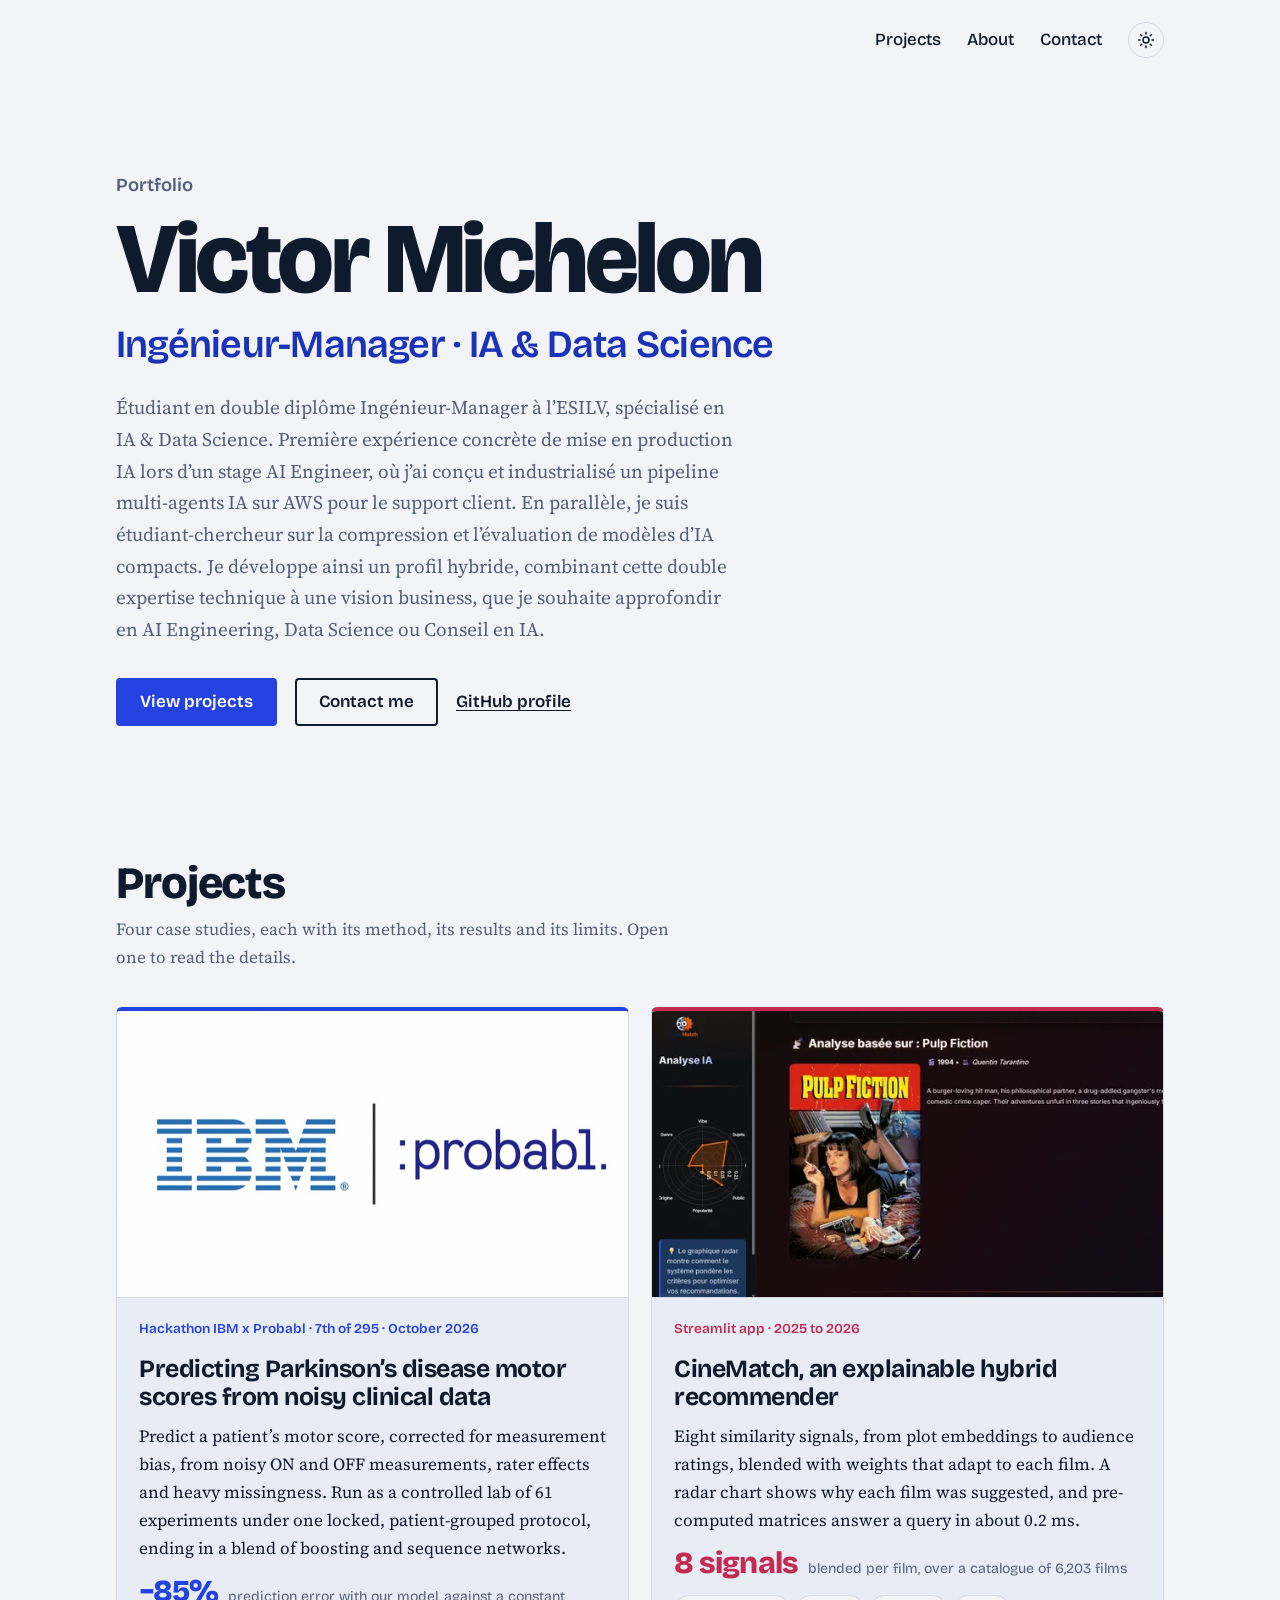
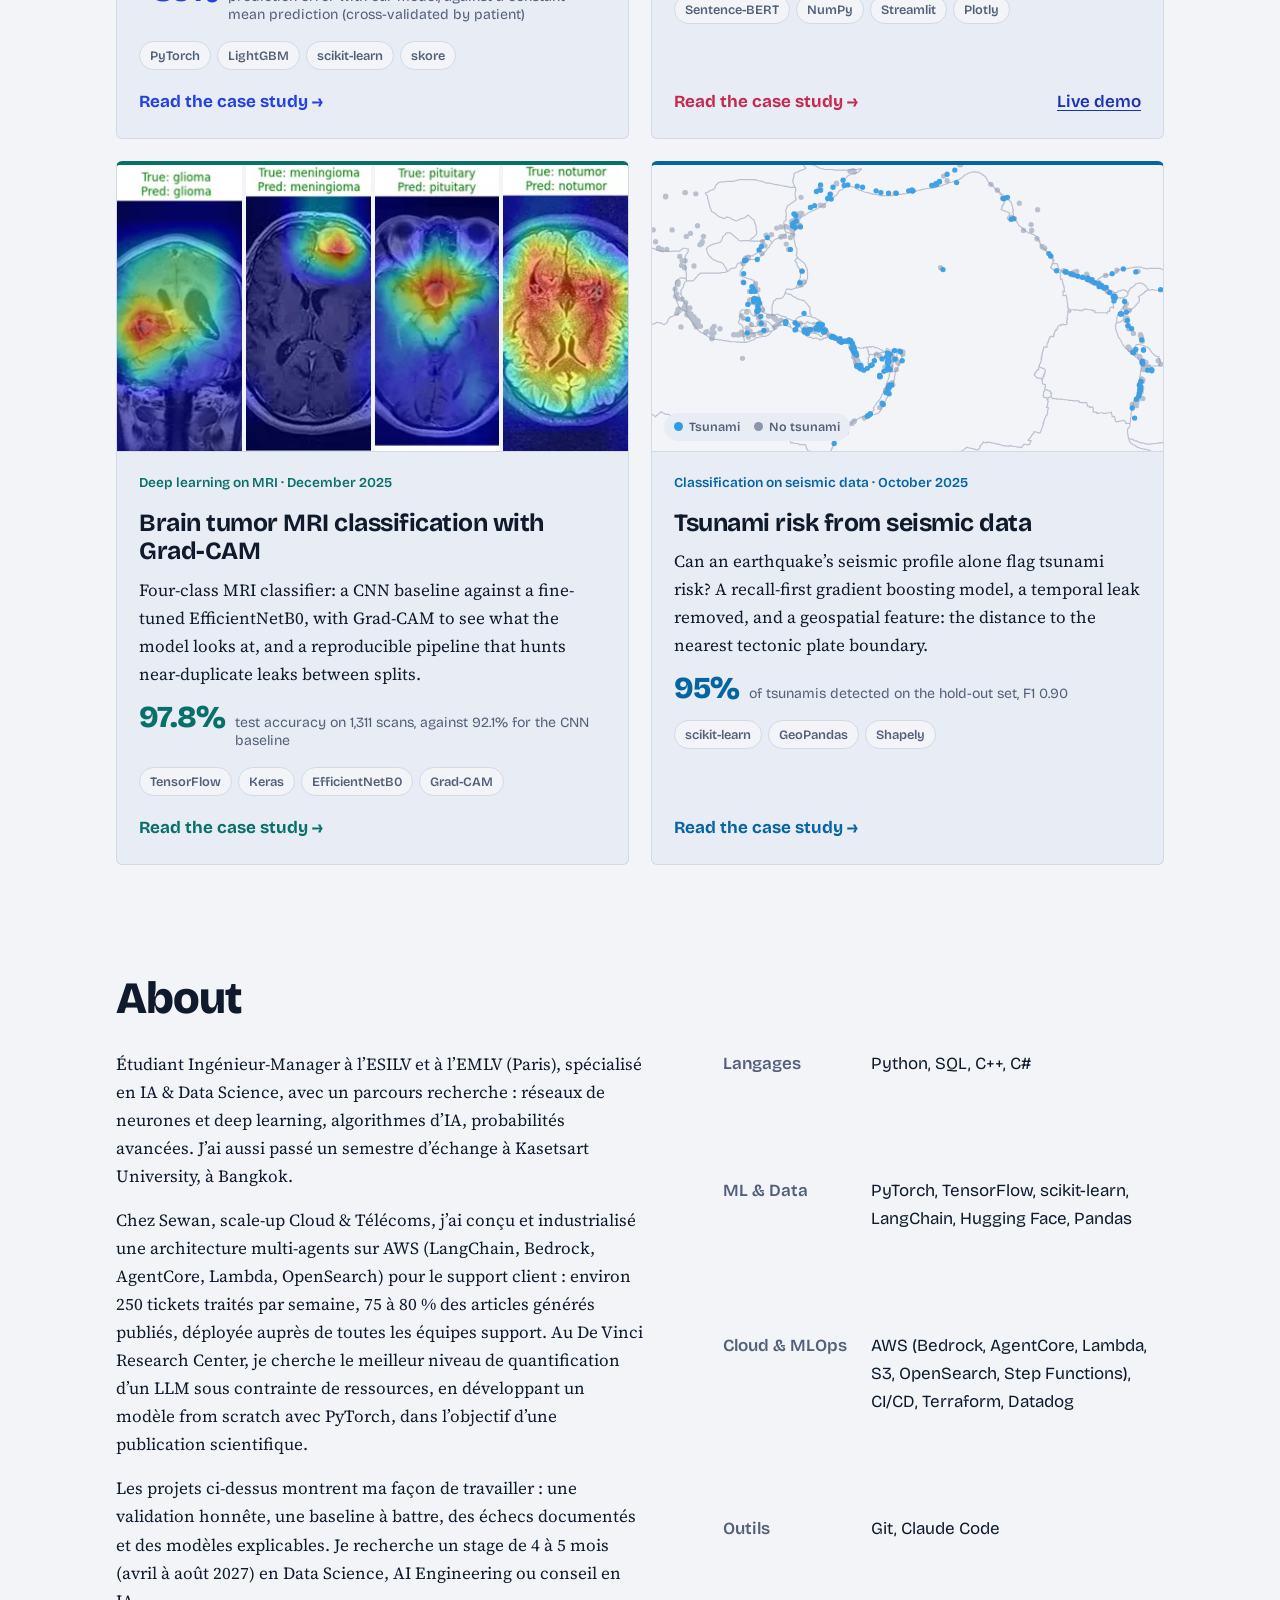
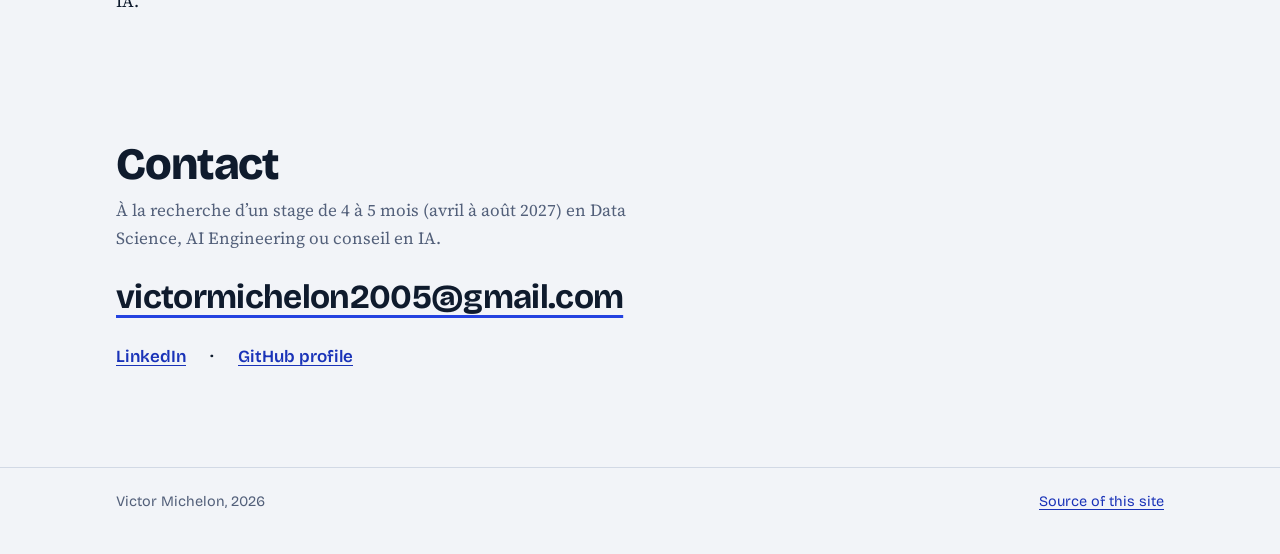
==== commit e2ccb7ef: "fixs portfolio" ====
--- a/index.html
+++ b/index.html
@@ -3,9 +3,9 @@
 <head>
 <meta charset="utf-8">
 <meta name="viewport" content="width=device-width, initial-scale=1">
-<title>Victor Michelon, Portfolio | GenAI and Machine Learning</title>
-<meta name="description" content="Portfolio of Victor Michelon, engineering student at ESILV Paris, working on GenAI and machine learning. Four machine learning case studies with their method, results and limits, and two smaller projects.">
-<meta property="og:title" content="Victor Michelon, Portfolio | GenAI and Machine Learning">
+<title>Victor Michelon, Portfolio | IA &amp; Data Science</title>
+<meta name="description" content="Portfolio of Victor Michelon, engineering-management student at ESILV Paris, specialised in AI and data science. Four machine learning case studies with their method, results and limits.">
+<meta property="og:title" content="Victor Michelon, Portfolio | IA &amp; Data Science">
 <meta property="og:description" content="Four machine learning case studies with their method, results and limits: a Parkinson's score model, an explainable movie recommender, MRI classification with Grad-CAM and tsunami risk prediction.">
 <meta property="og:type" content="website">
 <meta property="og:url" content="https://victor-michelon.github.io/Victor_MICHELON_Portfolio.github.io/">
@@ -29,7 +29,6 @@
 
 <header class="site-head">
   <div class="wrap">
-    <a class="mark" href="#top">Victor Michelon</a>
     <nav aria-label="Main">
       <a href="#projects">Projects</a>
       <a href="#about">About</a>
@@ -47,18 +46,13 @@
     <div class="wrap">
       <p class="kicker">Portfolio</p>
       <h1>Victor Michelon</h1>
-      <p class="field">GenAI and Machine Learning</p>
-      <p class="lede">Engineering student at ESILV Paris, in applied mathematics and computer science. I build machine learning models and show the evidence behind them: honest validation, known failure cases, and explanations a person can read.</p>
+      <p class="field">Ingénieur-Manager · IA &amp; Data Science</p>
+      <p class="lede" lang="fr">Étudiant en double diplôme Ingénieur-Manager à l’ESILV, spécialisé en IA &amp; Data Science. Première expérience concrète de mise en production IA lors d’un stage AI Engineer, où j’ai conçu et industrialisé un pipeline multi-agents IA sur AWS pour le support client. En parallèle, je suis étudiant-chercheur sur la compression et l’évaluation de modèles d’IA compacts. Je développe ainsi un profil hybride, combinant cette double expertise technique à une vision business, que je souhaite approfondir en AI Engineering, Data Science ou Conseil en IA.</p>
       <div class="actions">
         <a class="btn btn-primary" href="#projects">View projects</a>
         <a class="btn" href="#contact">Contact me</a>
         <a class="plain" href="https://github.com/Victor-MICHELON">GitHub profile</a>
       </div>
-      <ul class="hero-figures" aria-label="Key results">
-        <li data-project="parkinson"><a href="projects/parkinson.html"><span class="big">−85%</span><span class="cap">prediction error, Parkinson's score (cross-validated)</span></a></li>
-        <li data-project="brain"><a href="projects/brain-tumor.html"><span class="big">97.8%</span><span class="cap">test accuracy, brain tumor MRI</span></a></li>
-        <li data-project="tsunami"><a href="projects/tsunami.html"><span class="big">95%</span><span class="cap">of tsunamis detected, seismic data only</span></a></li>
-      </ul>
     </div>
   </section>
 
@@ -69,12 +63,12 @@
 
       <div class="cards-grid">
         <article class="card" data-project="parkinson">
-          <div class="card-media"><svg class="spark" viewBox="0 0 640 360" aria-hidden="true"><line class="grid" x1="28" x2="612" y1="268" y2="268"/><path class="best" d="M28 [base64]"/><circle class="dot-base" cx="28" cy="40" r="4.5"/><circle class="dot-gain" cx="38" cy="144" r="4.5"/><circle class="dot-gain" cx="47" cy="212" r="4.5"/><circle class="dot-gain" cx="57" cy="221" r="4.5"/><circle class="dot-gain" cx="67" cy="227" r="4.5"/><circle class="dot-noise" cx="77" cy="228" r="4.5"/><circle class="dot-gain" cx="86" cy="245" r="4.5"/><circle class="dot-gain" cx="96" cy="246" r="4.5"/><circle class="dot-noise" cx="106" cy="246" r="4.5"/><circle class="dot-gain" cx="116" cy="247" r="4.5"/><circle class="dot-gain" cx="125" cy="247" r="4.5"/><circle class="dot-gain" cx="135" cy="249" r="4.5"/><circle class="dot-noise" cx="145" cy="249" r="4.5"/><circle class="dot-noise" cx="155" cy="249" r="4.5"/><circle class="dot-gain" cx="164" cy="259" r="4.5"/><circle class="dot-noise" cx="174" cy="259" r="4.5"/><circle class="dot-noise" cx="184" cy="260" r="4.5"/><circle class="dot-noise" cx="193" cy="259" r="4.5"/><circle class="dot-gain" cx="203" cy="227" r="4.5"/><circle class="dot-gain" cx="213" cy="265" r="4.5"/><circle class="dot-gain" cx="223" cy="234" r="4.5"/><circle class="dot-gain" cx="232" cy="277" r="4.5"/><circle class="dot-gain" cx="242" cy="268" r="4.5"/><circle class="dot-gain" cx="252" cy="270" r="4.5"/><circle class="dot-gain" cx="262" cy="274" r="4.5"/><circle class="dot-noise" cx="271" cy="277" r="4.5"/><circle class="dot-gain" cx="281" cy="278" r="4.5"/><circle class="dot-gain" cx="291" cy="279" r="4.5"/><circle class="dot-noise" cx="301" cy="278" r="4.5"/><circle class="dot-noise" cx="310" cy="279" r="4.5"/><circle class="dot-gain" cx="320" cy="287" r="4.5"/><circle class="dot-gain" cx="330" cy="289" r="4.5"/><circle class="dot-noise" cx="339" cy="278" r="4.5"/><circle class="dot-noise" cx="349" cy="276" r="4.5"/><circle class="dot-base" cx="359" cy="281" r="4.5"/><circle class="dot-noise" cx="369" cy="277" r="4.5"/><circle class="dot-gain" cx="378" cy="287" r="4.5"/><circle class="dot-noise" cx="388" cy="270" r="4.5"/><circle class="dot-noise" cx="398" cy="277" r="4.5"/><circle class="dot-noise" cx="408" cy="279" r="4.5"/><circle class="dot-noise" cx="417" cy="277" r="4.5"/><circle class="dot-noise" cx="427" cy="275" r="4.5"/><circle class="dot-noise" cx="437" cy="287" r="4.5"/><circle class="dot-noise" cx="447" cy="275" r="4.5"/><circle class="dot-gain" cx="456" cy="291" r="4.5"/><circle class="dot-noise" cx="466" cy="289" r="4.5"/><circle class="dot-noise" cx="476" cy="290" r="4.5"/><circle class="dot-gain" cx="485" cy="279" r="4.5"/><circle class="dot-gain" cx="495" cy="291" r="4.5"/><circle class="dot-noise" cx="505" cy="291" r="4.5"/><circle class="dot-noise" cx="515" cy="278" r="4.5"/><circle class="dot-noise" cx="524" cy="291" r="4.5"/><circle class="dot-noise" cx="534" cy="278" r="4.5"/><circle class="dot-noise" cx="544" cy="291" r="4.5"/><circle class="dot-gain" cx="554" cy="287" r="4.5"/><circle class="dot-noise" cx="563" cy="288" r="4.5"/><circle class="dot-gain" cx="573" cy="277" r="4.5"/><circle class="dot-noise" cx="583" cy="291" r="4.5"/><circle class="dot-base" cx="593" cy="277" r="4.5"/><circle class="dot-gain" cx="602" cy="280" r="4.5"/><circle class="dot-min" cx="612" cy="292" r="7"/><text class="spark-label" x="42" y="48">16.51</text><text class="spark-label spark-end" x="612" y="346" text-anchor="end">2.51</text></svg></div>
+          <div class="card-media"><img src="assets/img/ibm-probabl-800.jpg" srcset="assets/img/ibm-probabl-800.jpg 800w, assets/img/ibm-probabl.jpg 1376w" sizes="(min-width: 860px) 540px, 100vw" width="1376" height="768" loading="lazy" alt="IBM and Probabl logos"></div>
           <div class="card-body">
-            <p class="card-meta">Bobathon ESILV × Probabl × IBM · October 2026</p>
-            <h3><a class="card-link" href="projects/parkinson.html">Recovering the true OFF score in Parkinson’s disease</a></h3>
-            <p>Predict a patient’s debiased motor score from noisy ON and OFF measurements, rater effects and heavy missingness. Run as a controlled lab of 61 experiments under one locked, patient-grouped protocol, ending in a blend of boosting and sequence networks.</p>
-            <p class="card-figure"><span class="big">2.51</span><span class="cap">RMSE, cross-validated by patient, from 16.51 for the mean</span></p>
+            <p class="card-meta">Hackathon IBM x Probabl · 7th of 295 · October 2026</p>
+            <h3><a class="card-link" href="projects/parkinson.html">Predicting Parkinson’s disease motor scores from noisy clinical data</a></h3>
+            <p>Predict a patient’s motor score, corrected for measurement bias, from noisy ON and OFF measurements, rater effects and heavy missingness. Run as a controlled lab of 61 experiments under one locked, patient-grouped protocol, ending in a blend of boosting and sequence networks.</p>
+            <p class="card-figure"><span class="big">−85%</span><span class="cap">prediction error with our model, against a constant mean prediction (cross-validated by patient)</span></p>
             <ul class="tags" aria-label="Stack"><li>PyTorch</li><li>LightGBM</li><li>scikit-learn</li><li>skore</li></ul>
             <p class="card-foot"><span class="card-cta">Read the case study <span aria-hidden="true">→</span></span></p>
           </div>
@@ -114,20 +108,6 @@
         </article>
       </div>
 
-      <h3 class="minor-h">Other work</h3>
-      <div class="minor">
-        <article>
-          <h3>Alterdune, a turn-based RPG in C++</h3>
-          <p>A C++17 battle game where you can fight a monster or spare it. So far there is an abstract Entity class, Player and Monster subclasses, CSV files describing the monsters and items, and a Makefile to build it.</p>
-          <p><strong>Status.</strong> Work in progress. The battle loop is not written yet, and the CSV files are not read by the code yet.</p>
-          <p><a href="https://github.com/Victor-MICHELON/Alterdune">Code on GitHub</a></p>
-        </article>
-        <article>
-          <h3>Graph algorithms in C#</h3>
-          <p>First deliverable of a team project with Bertrand M. Adjacency matrix and list, breadth-first and depth-first search, connectivity and cycle detection, and a drawing of the graph, tested on Zachary's karate club network. Five xUnit tests cover the core methods.</p>
-          <p><a href="https://github.com/BertrandM78/LivinParis_Rendu1">Code on GitHub, hosted by my teammate</a></p>
-        </article>
-      </div>
     </div>
   </section>
 
@@ -135,15 +115,16 @@
     <div class="wrap">
       <h2 id="about-h">About</h2>
       <div class="about">
-        <div>
-          <p>I study at ESILV in Paris, where I split my time between applied mathematics and software. What I care about is whether a model's answer can be trusted: that its validation is honest, its failures are known, and a person can see why it said what it said.</p>
-          <p>That is why the projects above show cross-validation protocols, a baseline to beat, Grad-CAM heat maps and a radar of weights. So far my work covers classical machine learning, deep learning, sentence embeddings and agent-assisted workflows with Bob and Claude Code. I am now exploring transformer architectures and MLOps practices.</p>
+        <div lang="fr">
+          <p>Étudiant Ingénieur-Manager à l’ESILV et à l’EMLV (Paris), spécialisé en IA &amp; Data Science, avec un parcours recherche : réseaux de neurones et deep learning, algorithmes d’IA, probabilités avancées. J’ai aussi passé un semestre d’échange à Kasetsart University, à Bangkok.</p>
+          <p>Chez Sewan, scale-up Cloud &amp; Télécoms, j’ai conçu et industrialisé une architecture multi-agents sur AWS (LangChain, Bedrock, AgentCore, Lambda, OpenSearch) pour le support client : environ 250 tickets traités par semaine, 75 à 80 % des articles générés publiés, déployée auprès de toutes les équipes support. Au De Vinci Research Center, je cherche le meilleur niveau de quantification d’un LLM sous contrainte de ressources, en développant un modèle from scratch avec PyTorch, dans l’objectif d’une publication scientifique.</p>
+          <p>Les projets ci-dessus montrent ma façon de travailler : une validation honnête, une baseline à battre, des échecs documentés et des modèles explicables. Je recherche un stage de 4 à 5 mois (avril à août 2027) en Data Science, AI Engineering ou conseil en IA.</p>
         </div>
         <dl class="skills">
-          <dt>Languages</dt><dd>Python, C#, C++, SQL</dd>
-          <dt>Machine learning</dt><dd>scikit-learn, TensorFlow, Keras, Hugging Face</dd>
-          <dt>Data</dt><dd>pandas, GeoPandas, Plotly, Streamlit</dd>
-          <dt>Tools</dt><dd>Git, Jupyter, JetBrains Rider, Claude Code</dd>
+          <dt>Langages</dt><dd>Python, SQL, C++, C#</dd>
+          <dt>ML &amp; Data</dt><dd>PyTorch, TensorFlow, scikit-learn, LangChain, Hugging Face, Pandas</dd>
+          <dt>Cloud &amp; MLOps</dt><dd>AWS (Bedrock, AgentCore, Lambda, S3, OpenSearch, Step Functions), CI/CD, Terraform, Datadog</dd>
+          <dt>Outils</dt><dd>Git, Claude Code</dd>
         </dl>
       </div>
     </div>
@@ -152,9 +133,9 @@
   <section class="section contact" id="contact" aria-labelledby="contact-h">
     <div class="wrap">
       <h2 id="contact-h">Contact</h2>
-      <p class="sub">I am open to opportunities in data science and machine learning, and to collaborations.</p>
+      <p class="sub" lang="fr">À la recherche d’un stage de 4 à 5 mois (avril à août 2027) en Data Science, AI Engineering ou conseil en IA.</p>
       <a class="mail" href="mailto:victormichelon2005@gmail.com">victormichelon2005@gmail.com</a>
-      <p class="other"><a href="https://github.com/Victor-MICHELON">GitHub profile</a></p>
+      <p class="other"><a href="https://www.linkedin.com/in/victor-michelon">LinkedIn</a> · <a href="https://github.com/Victor-MICHELON">GitHub profile</a></p>
     </div>
   </section>
 </main>
--- a/assets/style.css
+++ b/assets/style.css
@@ -57,7 +57,7 @@
 .site-head .wrap {
   display: flex;
   align-items: baseline;
-  justify-content: space-between;
+  justify-content: flex-end;
   gap: 24px;
   flex-wrap: wrap;
 }
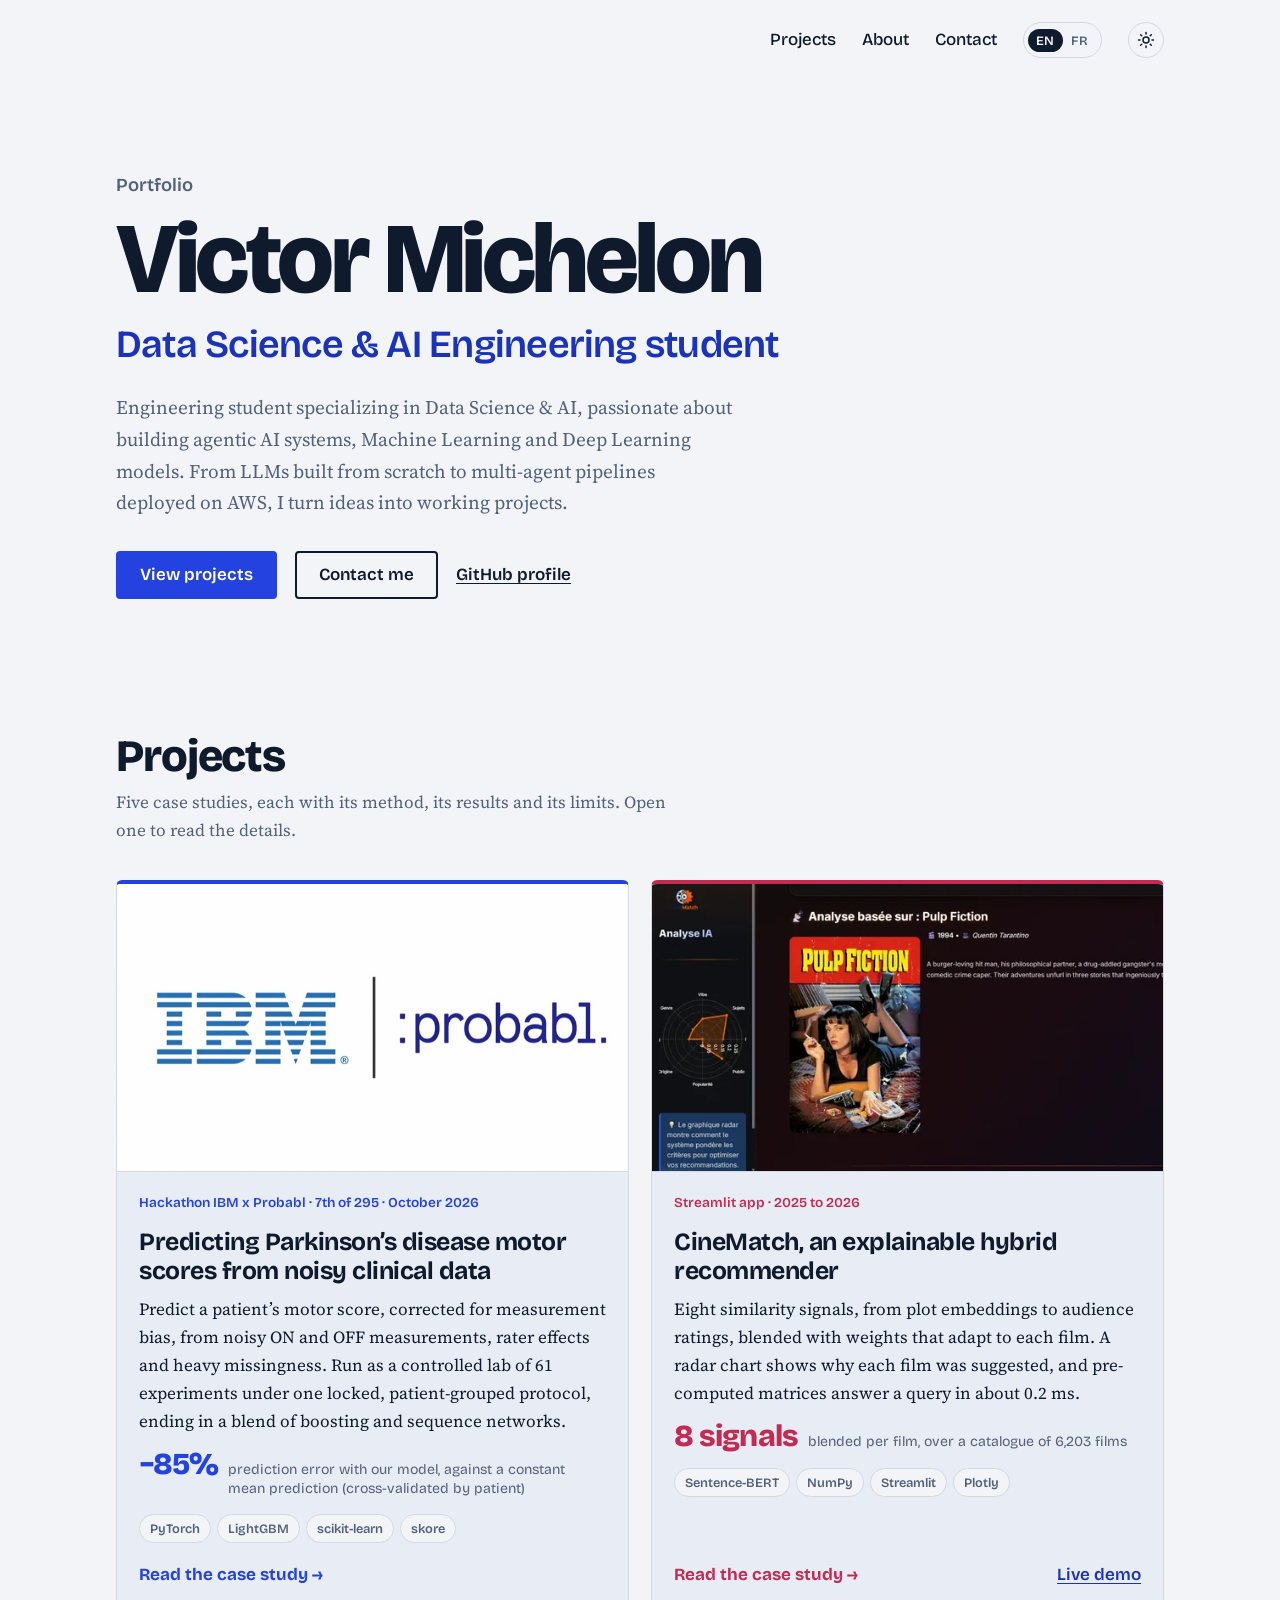
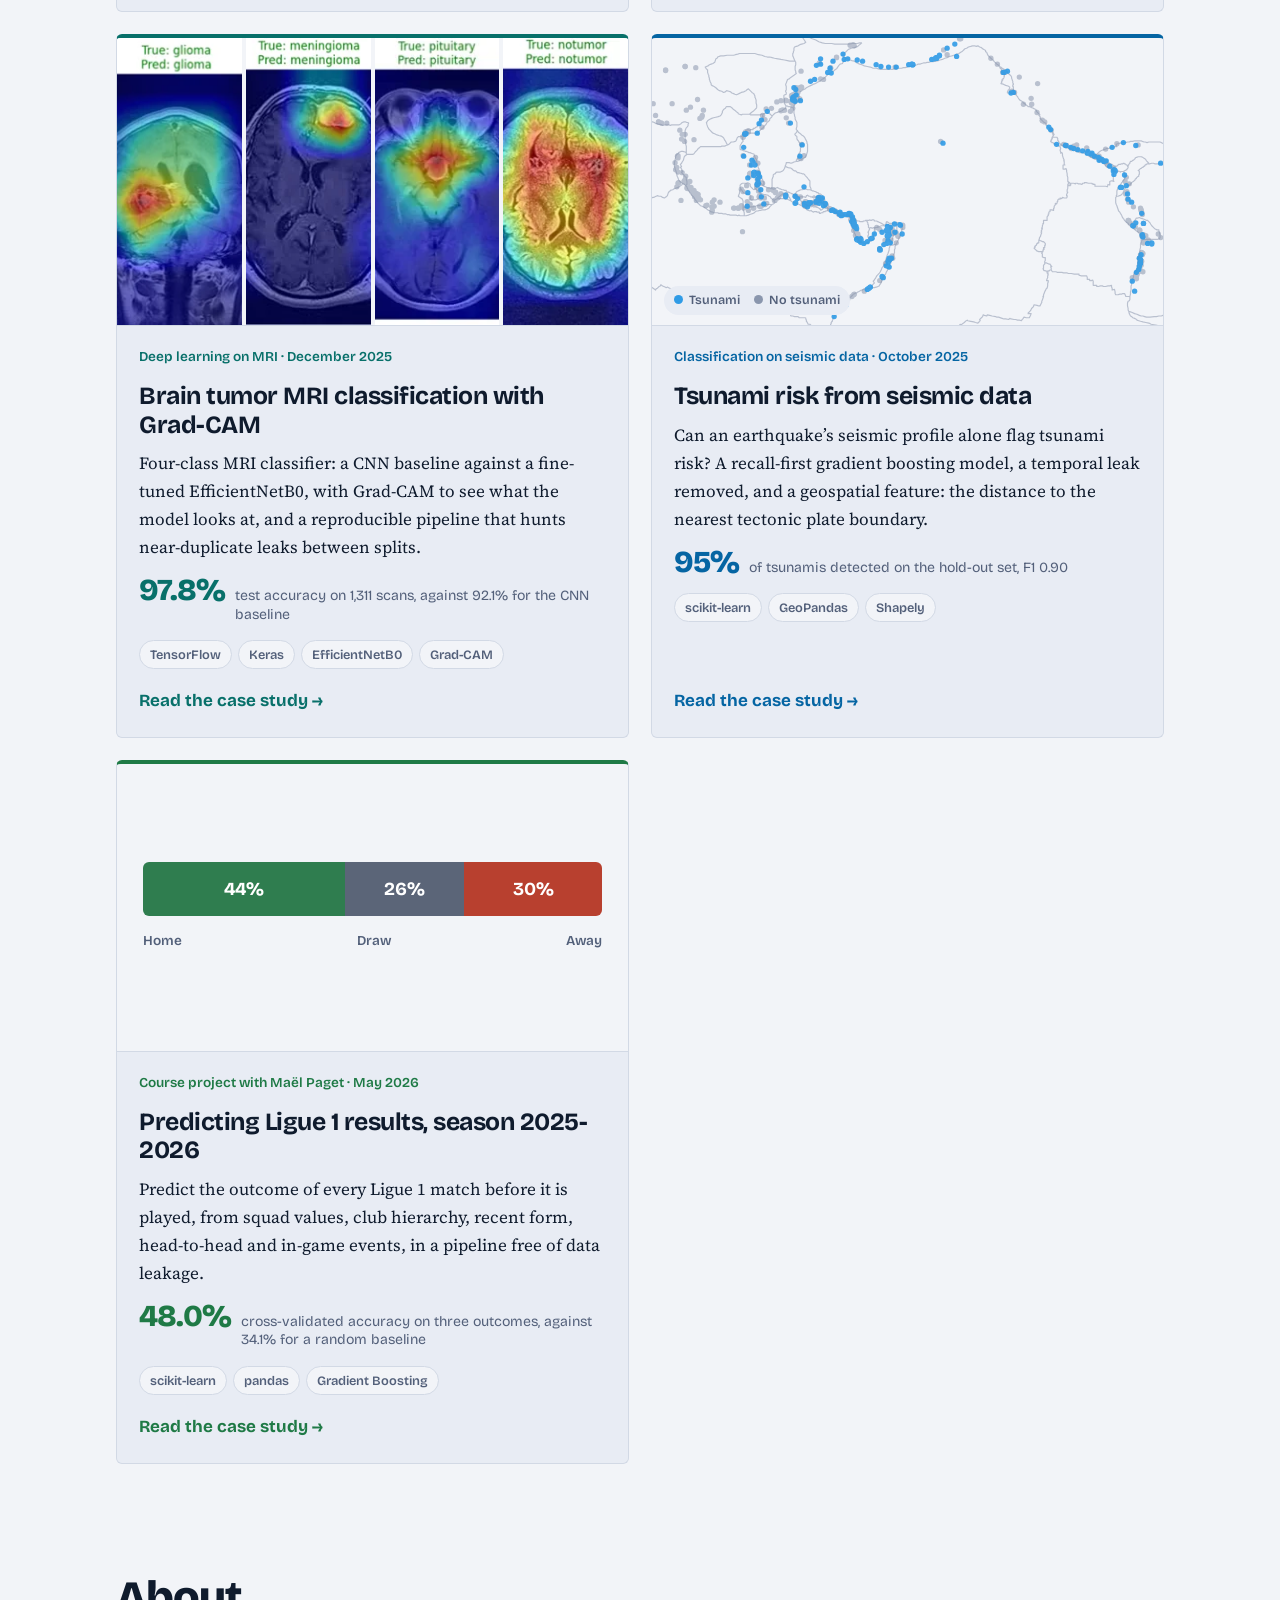
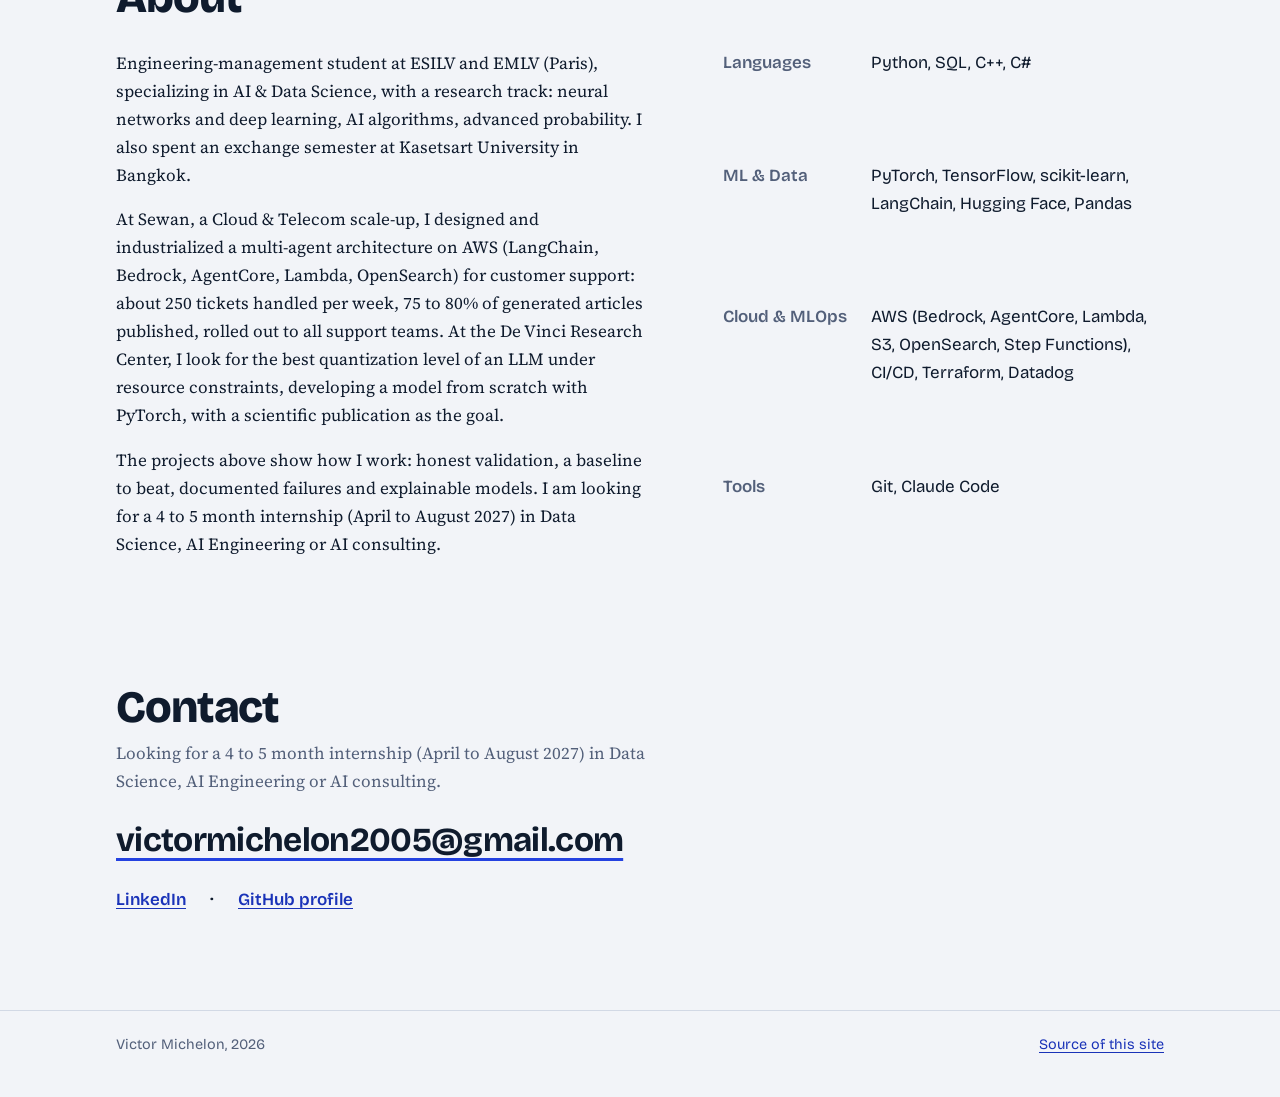
==== commit e33baa28: "fixs portfolio" ====
--- a/index.html
+++ b/index.html
@@ -3,10 +3,10 @@
 <head>
 <meta charset="utf-8">
 <meta name="viewport" content="width=device-width, initial-scale=1">
-<title>Victor Michelon, Portfolio | IA &amp; Data Science</title>
-<meta name="description" content="Portfolio of Victor Michelon, engineering-management student at ESILV Paris, specialised in AI and data science. Four machine learning case studies with their method, results and limits.">
+<title data-i18n="h.title">Victor Michelon, Portfolio | AI and Data Science</title>
+<meta name="description" content="Portfolio of Victor Michelon, Data Science &amp; AI Engineering student at ESILV Paris. Five machine learning case studies with their method, results and limits.">
 <meta property="og:title" content="Victor Michelon, Portfolio | IA &amp; Data Science">
-<meta property="og:description" content="Four machine learning case studies with their method, results and limits: a Parkinson's score model, an explainable movie recommender, MRI classification with Grad-CAM and tsunami risk prediction.">
+<meta property="og:description" content="Five machine learning case studies with their method, results and limits: a Parkinson's score model, an explainable movie recommender, MRI classification with Grad-CAM, tsunami risk prediction and Ligue 1 match prediction.">
 <meta property="og:type" content="website">
 <meta property="og:url" content="https://victor-michelon.github.io/Victor_MICHELON_Portfolio.github.io/">
 <meta property="og:image" content="https://victor-michelon.github.io/Victor_MICHELON_Portfolio.github.io/assets/img/og/home.png">
@@ -25,14 +25,15 @@
 <link rel="stylesheet" href="assets/style.css">
 </head>
 <body>
-<a class="skip" href="#projects">Skip to projects</a>
+<a class="skip" href="#projects" data-i18n="c.skipProjects">Skip to projects</a>
 
 <header class="site-head">
   <div class="wrap">
     <nav aria-label="Main">
-      <a href="#projects">Projects</a>
-      <a href="#about">About</a>
-      <a href="#contact">Contact</a>
+      <a href="#projects" data-i18n="c.projects">Projects</a>
+      <a href="#about" data-i18n="c.about">About</a>
+      <a href="#contact" data-i18n="c.contact">Contact</a>
+      <button class="lang-toggle" type="button" aria-label="Switch language"><span data-lang="en">EN</span><span data-lang="fr">FR</span></button>
       <button class="theme-toggle" type="button" aria-label="Switch theme">
         <svg class="sun" viewBox="0 0 24 24" fill="none" stroke="currentColor" stroke-width="2" stroke-linecap="round" aria-hidden="true"><circle cx="12" cy="12" r="4"/><path d="M12 2v2M12 20v2M4.9 4.9l1.4 1.4M17.7 17.7l1.4 1.4M2 12h2M20 12h2M4.9 19.1l1.4-1.4M17.7 6.3l1.4-1.4"/></svg>
         <svg class="moon" viewBox="0 0 24 24" fill="none" stroke="currentColor" stroke-width="2" stroke-linecap="round" stroke-linejoin="round" aria-hidden="true"><path d="M20 14.5A8 8 0 0 1 9.5 4 8 8 0 1 0 20 14.5z"/></svg>
@@ -44,66 +45,77 @@
 <main id="top">
   <section class="hero">
     <div class="wrap">
-      <p class="kicker">Portfolio</p>
+      <p class="kicker" data-i18n="h.kicker">Portfolio</p>
       <h1>Victor Michelon</h1>
-      <p class="field">Ingénieur-Manager · IA &amp; Data Science</p>
-      <p class="lede" lang="fr">Étudiant en double diplôme Ingénieur-Manager à l’ESILV, spécialisé en IA &amp; Data Science. Première expérience concrète de mise en production IA lors d’un stage AI Engineer, où j’ai conçu et industrialisé un pipeline multi-agents IA sur AWS pour le support client. En parallèle, je suis étudiant-chercheur sur la compression et l’évaluation de modèles d’IA compacts. Je développe ainsi un profil hybride, combinant cette double expertise technique à une vision business, que je souhaite approfondir en AI Engineering, Data Science ou Conseil en IA.</p>
+      <p class="field" data-i18n="h.field">Data Science &amp; AI Engineering student</p>
+      <p class="lede" data-i18n="h.lede">Engineering student specializing in Data Science &amp; AI, passionate about building agentic AI systems, Machine Learning and Deep Learning models. From LLMs built from scratch to multi-agent pipelines deployed on AWS, I turn ideas into working projects.</p>
       <div class="actions">
-        <a class="btn btn-primary" href="#projects">View projects</a>
-        <a class="btn" href="#contact">Contact me</a>
-        <a class="plain" href="https://github.com/Victor-MICHELON">GitHub profile</a>
+        <a class="btn btn-primary" href="#projects" data-i18n="h.btn1">View projects</a>
+        <a class="btn" href="#contact" data-i18n="h.btn2">Contact me</a>
+        <a class="plain" href="https://github.com/Victor-MICHELON" data-i18n="h.gh">GitHub profile</a>
       </div>
     </div>
   </section>
 
   <section class="section" id="projects" aria-labelledby="projects-h">
     <div class="wrap">
-      <h2 id="projects-h">Projects</h2>
-      <p class="sub">Four case studies, each with its method, its results and its limits. Open one to read the details.</p>
+      <h2 id="projects-h" data-i18n="c.projects">Projects</h2>
+      <p class="sub" data-i18n="h.sub">Five case studies, each with its method, its results and its limits. Open one to read the details.</p>
 
       <div class="cards-grid">
         <article class="card" data-project="parkinson">
           <div class="card-media"><img src="assets/img/ibm-probabl-800.jpg" srcset="assets/img/ibm-probabl-800.jpg 800w, assets/img/ibm-probabl.jpg 1376w" sizes="(min-width: 860px) 540px, 100vw" width="1376" height="768" loading="lazy" alt="IBM and Probabl logos"></div>
           <div class="card-body">
-            <p class="card-meta">Hackathon IBM x Probabl · 7th of 295 · October 2026</p>
-            <h3><a class="card-link" href="projects/parkinson.html">Predicting Parkinson’s disease motor scores from noisy clinical data</a></h3>
-            <p>Predict a patient’s motor score, corrected for measurement bias, from noisy ON and OFF measurements, rater effects and heavy missingness. Run as a controlled lab of 61 experiments under one locked, patient-grouped protocol, ending in a blend of boosting and sequence networks.</p>
-            <p class="card-figure"><span class="big">−85%</span><span class="cap">prediction error with our model, against a constant mean prediction (cross-validated by patient)</span></p>
+            <p class="card-meta" data-i18n="h.c1.meta">Hackathon IBM x Probabl · 7th of 295 · October 2026</p>
+            <h3><a class="card-link" href="projects/parkinson.html" data-i18n="h.c1.h">Predicting Parkinson’s disease motor scores from noisy clinical data</a></h3>
+            <p data-i18n="h.c1.p">Predict a patient’s motor score, corrected for measurement bias, from noisy ON and OFF measurements, rater effects and heavy missingness. Run as a controlled lab of 61 experiments under one locked, patient-grouped protocol, ending in a blend of boosting and sequence networks.</p>
+            <p class="card-figure"><span class="big">−85%</span><span class="cap" data-i18n="h.c1.cap">prediction error with our model, against a constant mean prediction (cross-validated by patient)</span></p>
             <ul class="tags" aria-label="Stack"><li>PyTorch</li><li>LightGBM</li><li>scikit-learn</li><li>skore</li></ul>
-            <p class="card-foot"><span class="card-cta">Read the case study <span aria-hidden="true">→</span></span></p>
+            <p class="card-foot"><span class="card-cta"><span data-i18n="c.cta">Read the case study</span> <span aria-hidden="true">→</span></span></p>
           </div>
         </article>
         <article class="card" data-project="cinematch">
           <div class="card-media"><img src="assets/img/cinematch-2-800.webp" srcset="assets/img/cinematch-2-800.webp 800w, assets/img/cinematch-2.webp 1400w" sizes="(min-width: 860px) 540px, 100vw" width="1400" height="592" loading="lazy" alt=""></div>
           <div class="card-body">
-            <p class="card-meta">Streamlit app · 2025 to 2026</p>
-            <h3><a class="card-link" href="projects/cinematch.html">CineMatch, an explainable hybrid recommender</a></h3>
-            <p>Eight similarity signals, from plot embeddings to audience ratings, blended with weights that adapt to each film. A radar chart shows why each film was suggested, and pre-computed matrices answer a query in about 0.2 ms.</p>
-            <p class="card-figure"><span class="big">8 signals</span><span class="cap">blended per film, over a catalogue of 6,203 films</span></p>
+            <p class="card-meta" data-i18n="h.c2.meta">Streamlit app · 2025 to 2026</p>
+            <h3><a class="card-link" href="projects/cinematch.html" data-i18n="h.c2.h">CineMatch, an explainable hybrid recommender</a></h3>
+            <p data-i18n="h.c2.p">Eight similarity signals, from plot embeddings to audience ratings, blended with weights that adapt to each film. A radar chart shows why each film was suggested, and pre-computed matrices answer a query in about 0.2 ms.</p>
+            <p class="card-figure"><span class="big" data-i18n="h.c2.big">8 signals</span><span class="cap" data-i18n="h.c2.cap">blended per film, over a catalogue of 6,203 films</span></p>
             <ul class="tags" aria-label="Stack"><li>Sentence-BERT</li><li>NumPy</li><li>Streamlit</li><li>Plotly</li></ul>
-            <p class="card-foot"><span class="card-cta">Read the case study <span aria-hidden="true">→</span></span><a class="card-extra" href="https://cinematch-reco.streamlit.app/">Live demo</a></p>
+            <p class="card-foot"><span class="card-cta"><span data-i18n="c.cta">Read the case study</span> <span aria-hidden="true">→</span></span><a class="card-extra" href="https://cinematch-reco.streamlit.app/" data-i18n="c.demo">Live demo</a></p>
           </div>
         </article>
         <article class="card" data-project="brain">
           <div class="card-media"><div class="cams-strip"><img src="assets/img/gradcam-glioma.webp" width="236" height="291" loading="lazy" alt=""><img src="assets/img/gradcam-meningioma.webp" width="252" height="320" loading="lazy" alt=""><img src="assets/img/gradcam-pituitary-240.webp" width="240" height="273" loading="lazy" alt=""><img src="assets/img/gradcam-no-tumor-240.webp" width="240" height="299" loading="lazy" alt=""></div></div>
           <div class="card-body">
-            <p class="card-meta">Deep learning on MRI · December 2025</p>
-            <h3><a class="card-link" href="projects/brain-tumor.html">Brain tumor MRI classification with Grad-CAM</a></h3>
-            <p>Four-class MRI classifier: a CNN baseline against a fine-tuned EfficientNetB0, with Grad-CAM to see what the model looks at, and a reproducible pipeline that hunts near-duplicate leaks between splits.</p>
-            <p class="card-figure"><span class="big">97.8%</span><span class="cap">test accuracy on 1,311 scans, against 92.1% for the CNN baseline</span></p>
+            <p class="card-meta" data-i18n="h.c3.meta">Deep learning on MRI · December 2025</p>
+            <h3><a class="card-link" href="projects/brain-tumor.html" data-i18n="h.c3.h">Brain tumor MRI classification with Grad-CAM</a></h3>
+            <p data-i18n="h.c3.p">Four-class MRI classifier: a CNN baseline against a fine-tuned EfficientNetB0, with Grad-CAM to see what the model looks at, and a reproducible pipeline that hunts near-duplicate leaks between splits.</p>
+            <p class="card-figure"><span class="big">97.8%</span><span class="cap" data-i18n="h.c3.cap">test accuracy on 1,311 scans, against 92.1% for the CNN baseline</span></p>
             <ul class="tags" aria-label="Stack"><li>TensorFlow</li><li>Keras</li><li>EfficientNetB0</li><li>Grad-CAM</li></ul>
-            <p class="card-foot"><span class="card-cta">Read the case study <span aria-hidden="true">→</span></span></p>
+            <p class="card-foot"><span class="card-cta"><span data-i18n="c.cta">Read the case study</span> <span aria-hidden="true">→</span></span></p>
           </div>
         </article>
         <article class="card" data-project="tsunami">
-          <div class="card-media"><img src="assets/img/tsunami-map.svg" width="864" height="520" loading="lazy" alt=""><p class="map-key" aria-hidden="true"><span class="k-tsu">Tsunami</span><span class="k-no">No tsunami</span></p></div>
+          <div class="card-media"><img src="assets/img/tsunami-map.svg" width="864" height="520" loading="lazy" alt=""><p class="map-key" aria-hidden="true"><span class="k-tsu" data-i18n="h.k.tsu">Tsunami</span><span class="k-no" data-i18n="h.k.no">No tsunami</span></p></div>
           <div class="card-body">
-            <p class="card-meta">Classification on seismic data · October 2025</p>
-            <h3><a class="card-link" href="projects/tsunami.html">Tsunami risk from seismic data</a></h3>
-            <p>Can an earthquake’s seismic profile alone flag tsunami risk? A recall-first gradient boosting model, a temporal leak removed, and a geospatial feature: the distance to the nearest tectonic plate boundary.</p>
-            <p class="card-figure"><span class="big">95%</span><span class="cap">of tsunamis detected on the hold-out set, F1 0.90</span></p>
+            <p class="card-meta" data-i18n="h.c4.meta">Classification on seismic data · October 2025</p>
+            <h3><a class="card-link" href="projects/tsunami.html" data-i18n="h.c4.h">Tsunami risk from seismic data</a></h3>
+            <p data-i18n="h.c4.p">Can an earthquake’s seismic profile alone flag tsunami risk? A recall-first gradient boosting model, a temporal leak removed, and a geospatial feature: the distance to the nearest tectonic plate boundary.</p>
+            <p class="card-figure"><span class="big">95%</span><span class="cap" data-i18n="h.c4.cap">of tsunamis detected on the hold-out set, F1 0.90</span></p>
             <ul class="tags" aria-label="Stack"><li>scikit-learn</li><li>GeoPandas</li><li>Shapely</li></ul>
-            <p class="card-foot"><span class="card-cta">Read the case study <span aria-hidden="true">→</span></span></p>
+            <p class="card-foot"><span class="card-cta"><span data-i18n="c.cta">Read the case study</span> <span aria-hidden="true">→</span></span></p>
+          </div>
+        </article>
+        <article class="card" data-project="ligue1">
+          <div class="card-media"><div class="l1-split" role="img" aria-label="Historical Ligue 1 results: 44% home wins, 26% draws, 30% away wins"><div class="bar-row"><span class="s-home" style="flex: 44">44%</span><span class="s-draw" style="flex: 26">26%</span><span class="s-away" style="flex: 30">30%</span></div><p class="legend"><span data-i18n="h.c5.home">Home</span><span data-i18n="h.c5.draw">Draw</span><span data-i18n="h.c5.away">Away</span></p></div></div>
+          <div class="card-body">
+            <p class="card-meta" data-i18n="h.c5.meta">Course project with Maël Paget · May 2026</p>
+            <h3><a class="card-link" href="projects/ligue1.html" data-i18n="h.c5.h">Predicting Ligue 1 results, season 2025-2026</a></h3>
+            <p data-i18n="h.c5.p">Predict the outcome of every Ligue 1 match before it is played, from squad values, club hierarchy, recent form, head-to-head and in-game events, in a pipeline free of data leakage.</p>
+            <p class="card-figure"><span class="big">48.0%</span><span class="cap" data-i18n="h.c5.cap">cross-validated accuracy on three outcomes, against 34.1% for a random baseline</span></p>
+            <ul class="tags" aria-label="Stack"><li>scikit-learn</li><li>pandas</li><li>Gradient Boosting</li></ul>
+            <p class="card-foot"><span class="card-cta"><span data-i18n="c.cta">Read the case study</span> <span aria-hidden="true">→</span></span></p>
           </div>
         </article>
       </div>
@@ -113,18 +125,18 @@
 
   <section class="section" id="about" aria-labelledby="about-h">
     <div class="wrap">
-      <h2 id="about-h">About</h2>
+      <h2 id="about-h" data-i18n="h.aboutH">About</h2>
       <div class="about">
-        <div lang="fr">
-          <p>Étudiant Ingénieur-Manager à l’ESILV et à l’EMLV (Paris), spécialisé en IA &amp; Data Science, avec un parcours recherche : réseaux de neurones et deep learning, algorithmes d’IA, probabilités avancées. J’ai aussi passé un semestre d’échange à Kasetsart University, à Bangkok.</p>
-          <p>Chez Sewan, scale-up Cloud &amp; Télécoms, j’ai conçu et industrialisé une architecture multi-agents sur AWS (LangChain, Bedrock, AgentCore, Lambda, OpenSearch) pour le support client : environ 250 tickets traités par semaine, 75 à 80 % des articles générés publiés, déployée auprès de toutes les équipes support. Au De Vinci Research Center, je cherche le meilleur niveau de quantification d’un LLM sous contrainte de ressources, en développant un modèle from scratch avec PyTorch, dans l’objectif d’une publication scientifique.</p>
-          <p>Les projets ci-dessus montrent ma façon de travailler : une validation honnête, une baseline à battre, des échecs documentés et des modèles explicables. Je recherche un stage de 4 à 5 mois (avril à août 2027) en Data Science, AI Engineering ou conseil en IA.</p>
+        <div>
+          <p data-i18n="h.a1">Engineering-management student at ESILV and EMLV (Paris), specializing in AI &amp; Data Science, with a research track: neural networks and deep learning, AI algorithms, advanced probability. I also spent an exchange semester at Kasetsart University in Bangkok.</p>
+          <p data-i18n="h.a2">At Sewan, a Cloud &amp; Telecom scale-up, I designed and industrialized a multi-agent architecture on AWS (LangChain, Bedrock, AgentCore, Lambda, OpenSearch) for customer support: about 250 tickets handled per week, 75 to 80% of generated articles published, rolled out to all support teams. At the De Vinci Research Center, I look for the best quantization level of an LLM under resource constraints, developing a model from scratch with PyTorch, with a scientific publication as the goal.</p>
+          <p data-i18n="h.a3">The projects above show how I work: honest validation, a baseline to beat, documented failures and explainable models. I am looking for a 4 to 5 month internship (April to August 2027) in Data Science, AI Engineering or AI consulting.</p>
         </div>
         <dl class="skills">
-          <dt>Langages</dt><dd>Python, SQL, C++, C#</dd>
-          <dt>ML &amp; Data</dt><dd>PyTorch, TensorFlow, scikit-learn, LangChain, Hugging Face, Pandas</dd>
-          <dt>Cloud &amp; MLOps</dt><dd>AWS (Bedrock, AgentCore, Lambda, S3, OpenSearch, Step Functions), CI/CD, Terraform, Datadog</dd>
-          <dt>Outils</dt><dd>Git, Claude Code</dd>
+          <dt data-i18n="h.s1">Languages</dt><dd>Python, SQL, C++, C#</dd>
+          <dt data-i18n="h.s2">ML &amp; Data</dt><dd>PyTorch, TensorFlow, scikit-learn, LangChain, Hugging Face, Pandas</dd>
+          <dt data-i18n="h.s3">Cloud &amp; MLOps</dt><dd>AWS (Bedrock, AgentCore, Lambda, S3, OpenSearch, Step Functions), CI/CD, Terraform, Datadog</dd>
+          <dt data-i18n="h.s4">Tools</dt><dd>Git, Claude Code</dd>
         </dl>
       </div>
     </div>
@@ -132,10 +144,10 @@
 
   <section class="section contact" id="contact" aria-labelledby="contact-h">
     <div class="wrap">
-      <h2 id="contact-h">Contact</h2>
-      <p class="sub" lang="fr">À la recherche d’un stage de 4 à 5 mois (avril à août 2027) en Data Science, AI Engineering ou conseil en IA.</p>
+      <h2 id="contact-h" data-i18n="h.contactH">Contact</h2>
+      <p class="sub" data-i18n="h.contactSub">Looking for a 4 to 5 month internship (April to August 2027) in Data Science, AI Engineering or AI consulting.</p>
       <a class="mail" href="mailto:victormichelon2005@gmail.com">victormichelon2005@gmail.com</a>
-      <p class="other"><a href="https://www.linkedin.com/in/victor-michelon">LinkedIn</a> · <a href="https://github.com/Victor-MICHELON">GitHub profile</a></p>
+      <p class="other" data-i18n="h.other"><a href="https://www.linkedin.com/in/victor-michelon">LinkedIn</a> · <a href="https://github.com/Victor-MICHELON">GitHub profile</a></p>
     </div>
   </section>
 </main>
@@ -143,10 +155,11 @@
 <footer class="site-foot">
   <div class="wrap">
     <span>Victor Michelon, 2026</span>
-    <a href="https://github.com/Victor-MICHELON/Victor_MICHELON_Portfolio.github.io">Source of this site</a>
+    <a href="https://github.com/Victor-MICHELON/Victor_MICHELON_Portfolio.github.io" data-i18n="c.source">Source of this site</a>
   </div>
 </footer>
 
+<script src="assets/i18n.js" defer></script>
 <script src="assets/site.js" defer></script>
 </body>
 </html>
--- a/assets/tokens.css
+++ b/assets/tokens.css
@@ -18,6 +18,7 @@
   --acc-cinematch: #c42b52;
   --acc-brain: #08706a;
   --acc-tsunami: #0565a3;
+  --acc-ligue1: #1f7a46;
   --accent: var(--cobalt);
 
   --gutter: clamp(20px, 5vw, 56px);
@@ -46,6 +47,7 @@
     --acc-cinematch: #ff7d9c;
     --acc-brain: #3fcfbd;
     --acc-tsunami: #55b9f2;
+    --acc-ligue1: #4cc27d;
   }
 }
 
@@ -66,6 +68,7 @@
   --acc-cinematch: #ff7d9c;
   --acc-brain: #3fcfbd;
   --acc-tsunami: #55b9f2;
+  --acc-ligue1: #4cc27d;
 }
 
 /* pages and cards pick their accent with data-project */
@@ -73,3 +76,4 @@
 [data-project="cinematch"] { --accent: var(--acc-cinematch); }
 [data-project="brain"] { --accent: var(--acc-brain); }
 [data-project="tsunami"] { --accent: var(--acc-tsunami); }
+[data-project="ligue1"] { --accent: var(--acc-ligue1); }
--- a/assets/style.css
+++ b/assets/style.css
@@ -96,6 +96,26 @@
   :root:not([data-theme="light"]) .theme-toggle .sun { display: none; }
   :root:not([data-theme="light"]) .theme-toggle .moon { display: block; }
 }
+
+/* EN/FR switch, next to the theme switch */
+.lang-toggle {
+  display: inline-flex;
+  align-items: center;
+  height: 36px;
+  padding: 0 4px;
+  border: 1px solid var(--rule);
+  border-radius: 999px;
+  background: transparent;
+  color: var(--muted);
+  font-family: var(--display);
+  font-weight: 600;
+  font-size: 0.8rem;
+  letter-spacing: 0.04em;
+  cursor: pointer;
+}
+.lang-toggle:hover { border-color: var(--ink); }
+.lang-toggle span { padding: 4px 8px; border-radius: 999px; }
+.lang-toggle span.on { background: var(--ink); color: var(--ground); }
 
 /* hero */
 .hero { padding-top: clamp(40px, 7vw, 96px); padding-bottom: clamp(8px, 2vw, 24px); }
@@ -178,6 +198,13 @@
 .map-key span::before { content: ""; display: inline-block; width: 9px; height: 9px; margin-right: 6px; border-radius: 50%; vertical-align: 0; }
 .map-key .k-tsu::before { background: #2f9be6; }
 .map-key .k-no::before { background: #8a96ad; }
+.l1-split { display: flex; flex-direction: column; justify-content: center; gap: 14px; height: 100%; padding: 0 clamp(16px, 5%, 40px); font-family: var(--display); }
+.l1-split .bar-row { display: flex; height: 54px; border-radius: var(--radius); overflow: hidden; }
+.l1-split .bar-row span { display: grid; place-items: center; color: #fff; font-weight: 700; font-size: 1.15rem; }
+.l1-split .s-home { background: #2f7d4f; }
+.l1-split .s-draw { background: #5b6578; }
+.l1-split .s-away { background: #b8402f; }
+.l1-split .legend { display: flex; justify-content: space-between; margin: 0; font-size: 0.85rem; font-weight: 600; color: var(--muted); }
 .cams-strip { display: grid; grid-template-columns: repeat(4, 1fr); gap: 4px; height: 100%; }
 .cams-strip img { width: 100%; height: 100%; object-fit: cover; }
 .spark { display: block; width: 100%; height: 100%; }
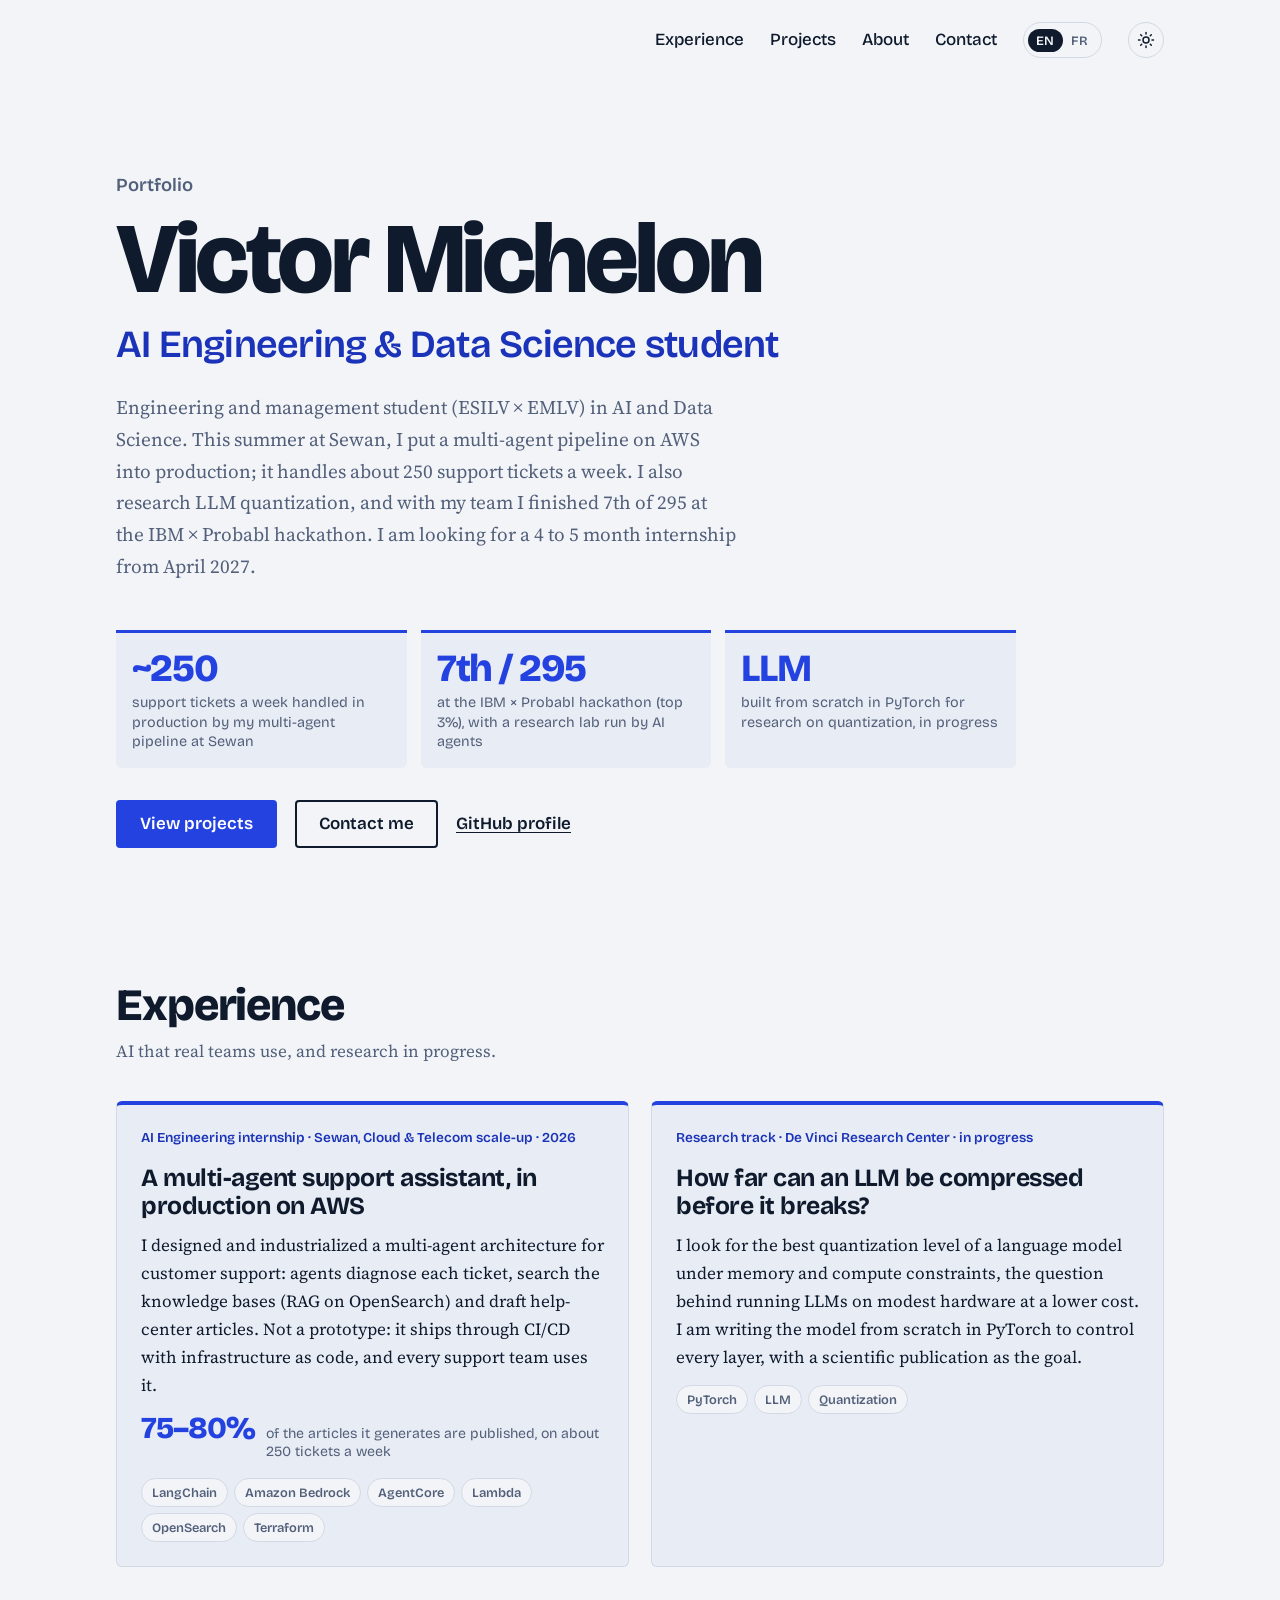
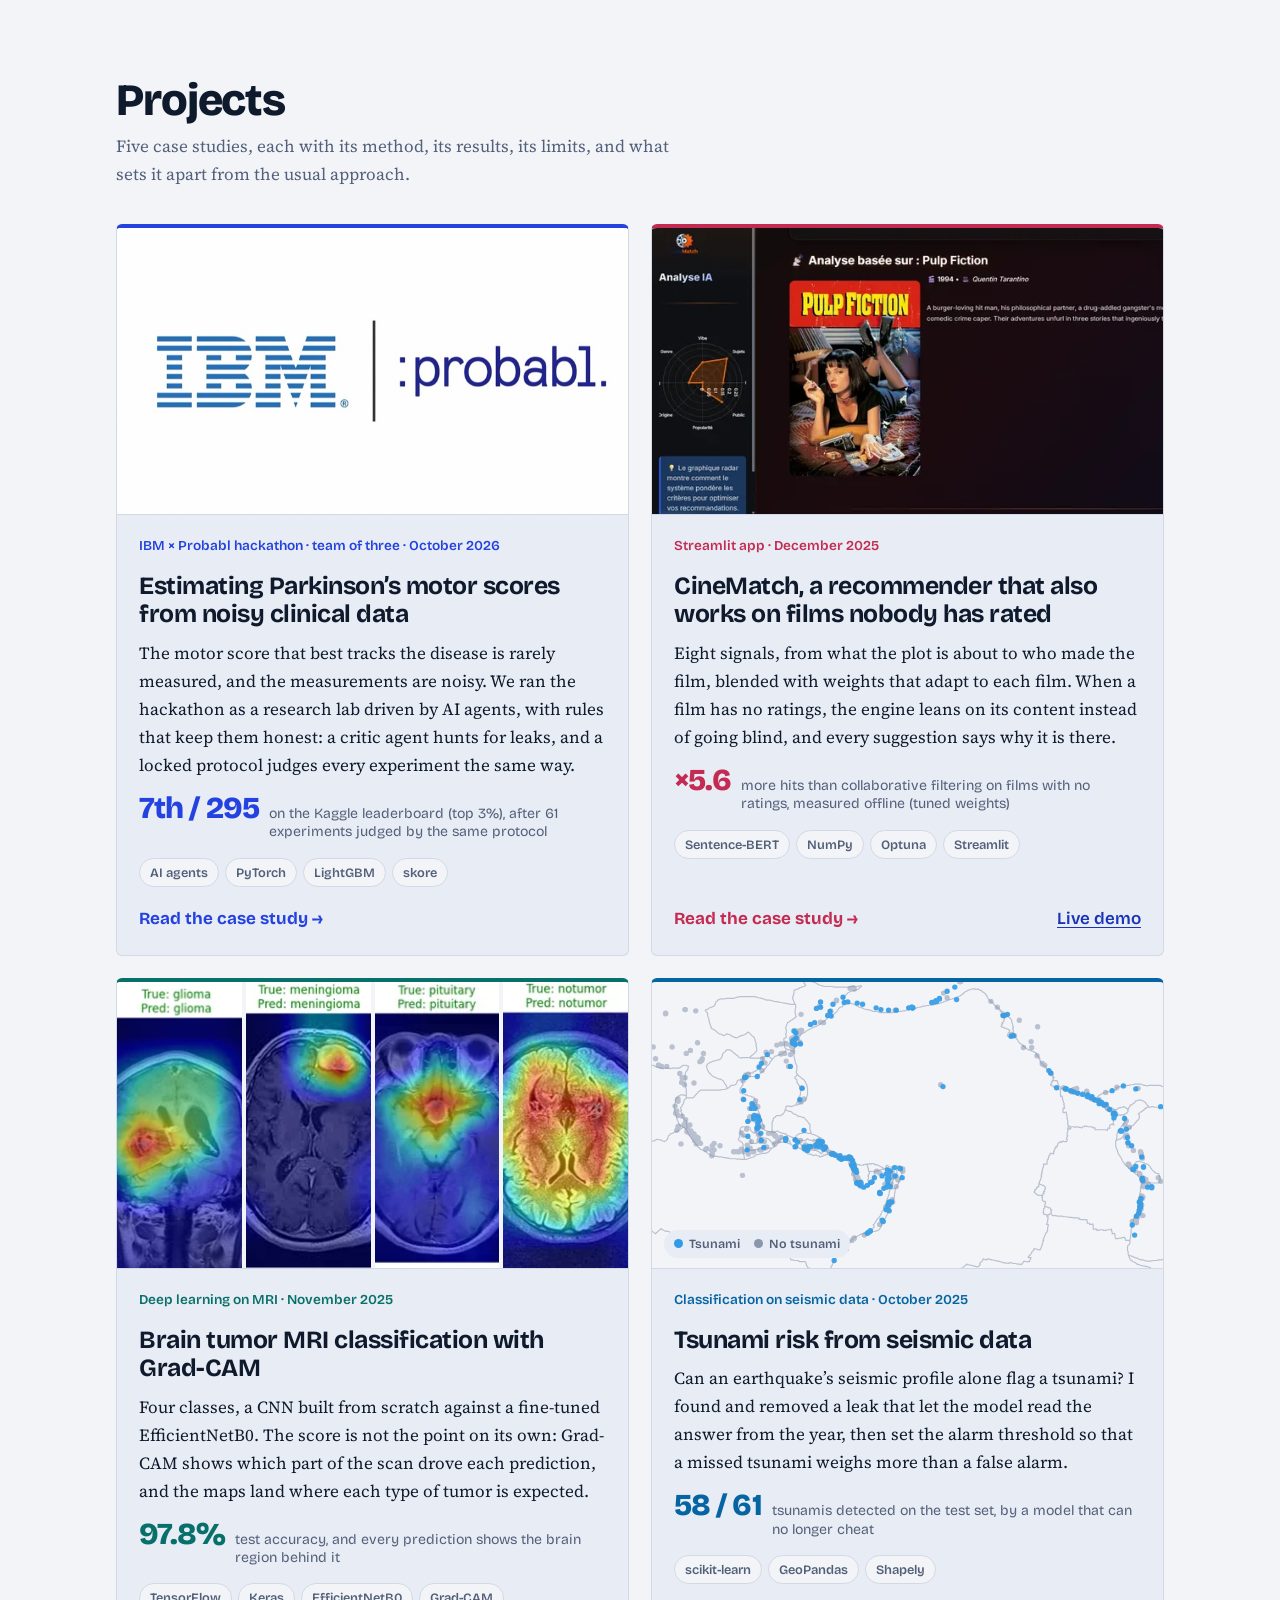
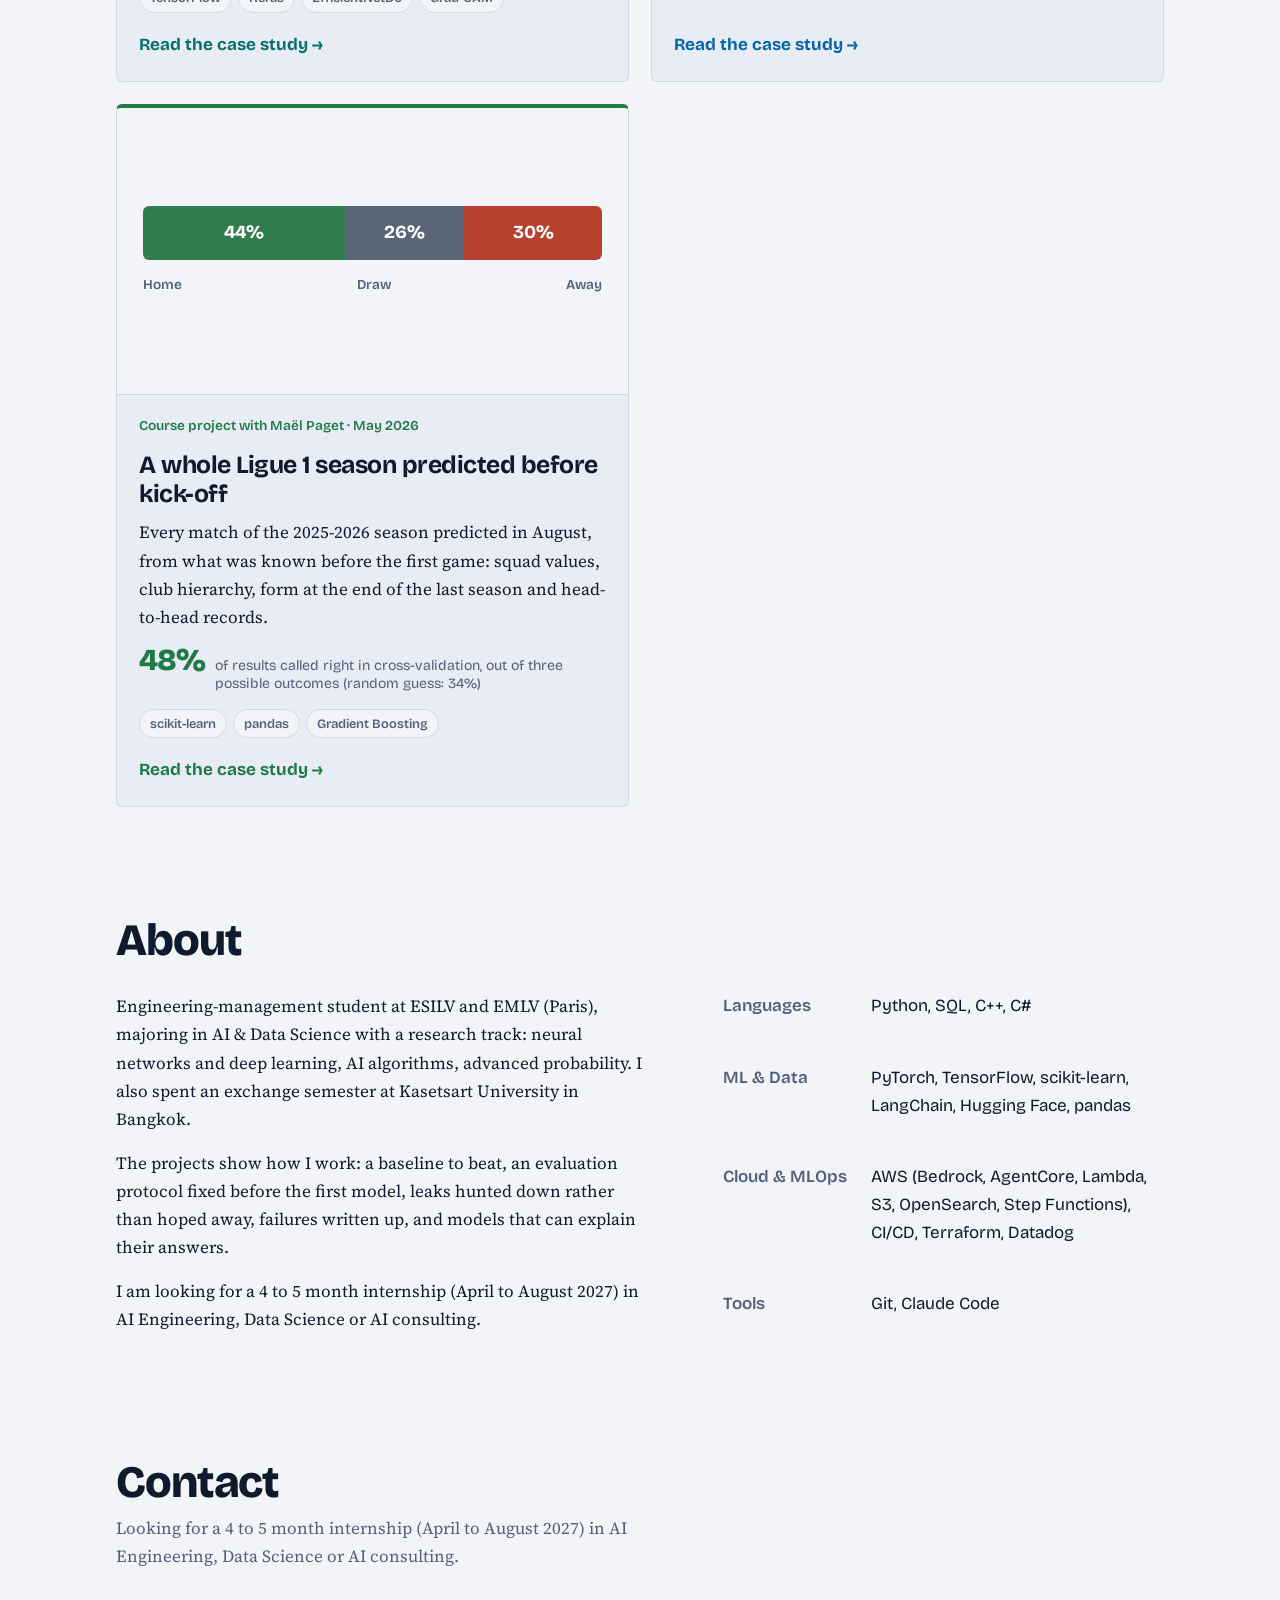
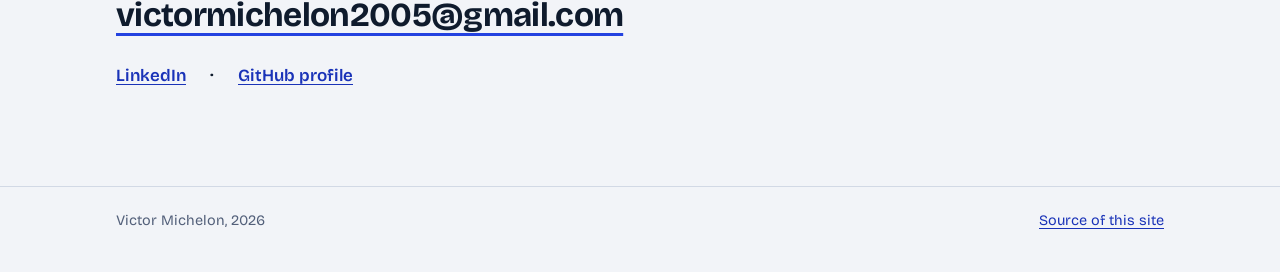
==== commit fc4b8b19: "fixs description des projets" ====
--- a/index.html
+++ b/index.html
@@ -3,10 +3,10 @@
 <head>
 <meta charset="utf-8">
 <meta name="viewport" content="width=device-width, initial-scale=1">
-<title data-i18n="h.title">Victor Michelon, Portfolio | AI and Data Science</title>
-<meta name="description" content="Portfolio of Victor Michelon, Data Science &amp; AI Engineering student at ESILV Paris. Five machine learning case studies with their method, results and limits.">
-<meta property="og:title" content="Victor Michelon, Portfolio | IA &amp; Data Science">
-<meta property="og:description" content="Five machine learning case studies with their method, results and limits: a Parkinson's score model, an explainable movie recommender, MRI classification with Grad-CAM, tsunami risk prediction and Ligue 1 match prediction.">
+<title data-i18n="title">Victor Michelon, Portfolio | AI Engineering and Data Science</title>
+<meta name="description" content="Portfolio of Victor Michelon, AI Engineering and Data Science student at ESILV and EMLV. AI in production at Sewan, 7th of 295 at the IBM x Probabl hackathon, and five case studies with their method, results, limits and what sets each one apart.">
+<meta property="og:title" content="Victor Michelon, Portfolio | AI Engineering and Data Science">
+<meta property="og:description" content="AI in production at Sewan, 7th of 295 at the IBM x Probabl hackathon, and five machine learning case studies: what each one does that the usual approach does not, measured against a baseline.">
 <meta property="og:type" content="website">
 <meta property="og:url" content="https://victor-michelon.github.io/Victor_MICHELON_Portfolio.github.io/">
 <meta property="og:image" content="https://victor-michelon.github.io/Victor_MICHELON_Portfolio.github.io/assets/img/og/home.png">
@@ -30,6 +30,7 @@
 <header class="site-head">
   <div class="wrap">
     <nav aria-label="Main">
+      <a href="#experience" data-i18n="c.experience">Experience</a>
       <a href="#projects" data-i18n="c.projects">Projects</a>
       <a href="#about" data-i18n="c.about">About</a>
       <a href="#contact" data-i18n="c.contact">Contact</a>
@@ -45,14 +46,41 @@
 <main id="top">
   <section class="hero">
     <div class="wrap">
-      <p class="kicker" data-i18n="h.kicker">Portfolio</p>
+      <p class="kicker" data-i18n="kicker">Portfolio</p>
       <h1>Victor Michelon</h1>
-      <p class="field" data-i18n="h.field">Data Science &amp; AI Engineering student</p>
-      <p class="lede" data-i18n="h.lede">Engineering student specializing in Data Science &amp; AI, passionate about building agentic AI systems, Machine Learning and Deep Learning models. From LLMs built from scratch to multi-agent pipelines deployed on AWS, I turn ideas into working projects.</p>
+      <p class="field" data-i18n="field">AI Engineering &amp; Data Science student</p>
+      <p class="lede" data-i18n="lede">Engineering and management student (ESILV × EMLV) in AI and Data Science. This summer at Sewan, I put a multi-agent pipeline on AWS into production; it handles about 250 support tickets a week. I also research LLM quantization, and with my team I finished 7th of 295 at the IBM × Probabl hackathon. I am looking for a 4 to 5 month internship from April 2027.</p>
+      <ul class="hero-figures">
+        <li><a href="#experience"><span class="big">~250</span><span class="cap" data-i18n="f1">support tickets a week handled in production by my multi-agent pipeline at Sewan</span></a></li>
+        <li><a href="projects/parkinson.html"><span class="big" data-i18n="f2b">7th / 295</span><span class="cap" data-i18n="f2">at the IBM × Probabl hackathon (top 3%), with a research lab run by AI agents</span></a></li>
+        <li><a href="#experience"><span class="big">LLM</span><span class="cap" data-i18n="f3">built from scratch in PyTorch for research on quantization, in progress</span></a></li>
+      </ul>
       <div class="actions">
-        <a class="btn btn-primary" href="#projects" data-i18n="h.btn1">View projects</a>
-        <a class="btn" href="#contact" data-i18n="h.btn2">Contact me</a>
-        <a class="plain" href="https://github.com/Victor-MICHELON" data-i18n="h.gh">GitHub profile</a>
+        <a class="btn btn-primary" href="#projects" data-i18n="btn1">View projects</a>
+        <a class="btn" href="#contact" data-i18n="btn2">Contact me</a>
+        <a class="plain" href="https://github.com/Victor-MICHELON" data-i18n="gh">GitHub profile</a>
+      </div>
+    </div>
+  </section>
+
+  <section class="section" id="experience" aria-labelledby="experience-h">
+    <div class="wrap">
+      <h2 id="experience-h" data-i18n="c.experience">Experience</h2>
+      <p class="sub" data-i18n="expSub">AI that real teams use, and research in progress.</p>
+      <div class="exp-grid">
+        <article class="exp">
+          <p class="card-meta" data-i18n="e1.meta">AI Engineering internship · Sewan, Cloud &amp; Telecom scale-up · 2026</p>
+          <h3 data-i18n="e1.h">A multi-agent support assistant, in production on AWS</h3>
+          <p data-i18n="e1.p">I designed and industrialized a multi-agent architecture for customer support: agents diagnose each ticket, search the knowledge bases (RAG on OpenSearch) and draft help-center articles. Not a prototype: it ships through CI/CD with infrastructure as code, and every support team uses it.</p>
+          <p class="card-figure"><span class="big">75–80%</span><span class="cap" data-i18n="e1.cap">of the articles it generates are published, on about 250 tickets a week</span></p>
+          <ul class="tags" aria-label="Stack"><li>LangChain</li><li>Amazon Bedrock</li><li>AgentCore</li><li>Lambda</li><li>OpenSearch</li><li>Terraform</li></ul>
+        </article>
+        <article class="exp">
+          <p class="card-meta" data-i18n="e2.meta">Research track · De Vinci Research Center · in progress</p>
+          <h3 data-i18n="e2.h">How far can an LLM be compressed before it breaks?</h3>
+          <p data-i18n="e2.p">I look for the best quantization level of a language model under memory and compute constraints, the question behind running LLMs on modest hardware at a lower cost. I am writing the model from scratch in PyTorch to control every layer, with a scientific publication as the goal.</p>
+          <ul class="tags" aria-label="Stack"><li>PyTorch</li><li>LLM</li><li data-i18n="e2.t">Quantization</li></ul>
+        </article>
       </div>
     </div>
   </section>
@@ -60,60 +88,60 @@
   <section class="section" id="projects" aria-labelledby="projects-h">
     <div class="wrap">
       <h2 id="projects-h" data-i18n="c.projects">Projects</h2>
-      <p class="sub" data-i18n="h.sub">Five case studies, each with its method, its results and its limits. Open one to read the details.</p>
+      <p class="sub" data-i18n="sub">Five case studies, each with its method, its results, its limits, and what sets it apart from the usual approach.</p>
 
       <div class="cards-grid">
         <article class="card" data-project="parkinson">
           <div class="card-media"><img src="assets/img/ibm-probabl-800.jpg" srcset="assets/img/ibm-probabl-800.jpg 800w, assets/img/ibm-probabl.jpg 1376w" sizes="(min-width: 860px) 540px, 100vw" width="1376" height="768" loading="lazy" alt="IBM and Probabl logos"></div>
           <div class="card-body">
-            <p class="card-meta" data-i18n="h.c1.meta">Hackathon IBM x Probabl · 7th of 295 · October 2026</p>
-            <h3><a class="card-link" href="projects/parkinson.html" data-i18n="h.c1.h">Predicting Parkinson’s disease motor scores from noisy clinical data</a></h3>
-            <p data-i18n="h.c1.p">Predict a patient’s motor score, corrected for measurement bias, from noisy ON and OFF measurements, rater effects and heavy missingness. Run as a controlled lab of 61 experiments under one locked, patient-grouped protocol, ending in a blend of boosting and sequence networks.</p>
-            <p class="card-figure"><span class="big">−85%</span><span class="cap" data-i18n="h.c1.cap">prediction error with our model, against a constant mean prediction (cross-validated by patient)</span></p>
-            <ul class="tags" aria-label="Stack"><li>PyTorch</li><li>LightGBM</li><li>scikit-learn</li><li>skore</li></ul>
+            <p class="card-meta" data-i18n="p1.meta">IBM × Probabl hackathon · team of three · October 2026</p>
+            <h3><a class="card-link" href="projects/parkinson.html" data-i18n="p1.h">Estimating Parkinson’s motor scores from noisy clinical data</a></h3>
+            <p data-i18n="p1.p">The motor score that best tracks the disease is rarely measured, and the measurements are noisy. We ran the hackathon as a research lab driven by AI agents, with rules that keep them honest: a critic agent hunts for leaks, and a locked protocol judges every experiment the same way.</p>
+            <p class="card-figure"><span class="big" data-i18n="p1.big">7th / 295</span><span class="cap" data-i18n="p1.cap">on the Kaggle leaderboard (top 3%), after 61 experiments judged by the same protocol</span></p>
+            <ul class="tags" aria-label="Stack"><li data-i18n="p1.t">AI agents</li><li>PyTorch</li><li>LightGBM</li><li>skore</li></ul>
             <p class="card-foot"><span class="card-cta"><span data-i18n="c.cta">Read the case study</span> <span aria-hidden="true">→</span></span></p>
           </div>
         </article>
         <article class="card" data-project="cinematch">
           <div class="card-media"><img src="assets/img/cinematch-2-800.webp" srcset="assets/img/cinematch-2-800.webp 800w, assets/img/cinematch-2.webp 1400w" sizes="(min-width: 860px) 540px, 100vw" width="1400" height="592" loading="lazy" alt=""></div>
           <div class="card-body">
-            <p class="card-meta" data-i18n="h.c2.meta">Streamlit app · 2025 to 2026</p>
-            <h3><a class="card-link" href="projects/cinematch.html" data-i18n="h.c2.h">CineMatch, an explainable hybrid recommender</a></h3>
-            <p data-i18n="h.c2.p">Eight similarity signals, from plot embeddings to audience ratings, blended with weights that adapt to each film. A radar chart shows why each film was suggested, and pre-computed matrices answer a query in about 0.2 ms.</p>
-            <p class="card-figure"><span class="big" data-i18n="h.c2.big">8 signals</span><span class="cap" data-i18n="h.c2.cap">blended per film, over a catalogue of 6,203 films</span></p>
-            <ul class="tags" aria-label="Stack"><li>Sentence-BERT</li><li>NumPy</li><li>Streamlit</li><li>Plotly</li></ul>
+            <p class="card-meta" data-i18n="p2.meta">Streamlit app · December 2025</p>
+            <h3><a class="card-link" href="projects/cinematch.html" data-i18n="p2.h">CineMatch, a recommender that also works on films nobody has rated</a></h3>
+            <p data-i18n="p2.p">Eight signals, from what the plot is about to who made the film, blended with weights that adapt to each film. When a film has no ratings, the engine leans on its content instead of going blind, and every suggestion says why it is there.</p>
+            <p class="card-figure"><span class="big">×5.6</span><span class="cap" data-i18n="p2.cap">more hits than collaborative filtering on films with no ratings, measured offline (tuned weights)</span></p>
+            <ul class="tags" aria-label="Stack"><li>Sentence-BERT</li><li>NumPy</li><li>Optuna</li><li>Streamlit</li></ul>
             <p class="card-foot"><span class="card-cta"><span data-i18n="c.cta">Read the case study</span> <span aria-hidden="true">→</span></span><a class="card-extra" href="https://cinematch-reco.streamlit.app/" data-i18n="c.demo">Live demo</a></p>
           </div>
         </article>
         <article class="card" data-project="brain">
           <div class="card-media"><div class="cams-strip"><img src="assets/img/gradcam-glioma.webp" width="236" height="291" loading="lazy" alt=""><img src="assets/img/gradcam-meningioma.webp" width="252" height="320" loading="lazy" alt=""><img src="assets/img/gradcam-pituitary-240.webp" width="240" height="273" loading="lazy" alt=""><img src="assets/img/gradcam-no-tumor-240.webp" width="240" height="299" loading="lazy" alt=""></div></div>
           <div class="card-body">
-            <p class="card-meta" data-i18n="h.c3.meta">Deep learning on MRI · December 2025</p>
-            <h3><a class="card-link" href="projects/brain-tumor.html" data-i18n="h.c3.h">Brain tumor MRI classification with Grad-CAM</a></h3>
-            <p data-i18n="h.c3.p">Four-class MRI classifier: a CNN baseline against a fine-tuned EfficientNetB0, with Grad-CAM to see what the model looks at, and a reproducible pipeline that hunts near-duplicate leaks between splits.</p>
-            <p class="card-figure"><span class="big">97.8%</span><span class="cap" data-i18n="h.c3.cap">test accuracy on 1,311 scans, against 92.1% for the CNN baseline</span></p>
+            <p class="card-meta" data-i18n="p3.meta">Deep learning on MRI · November 2025</p>
+            <h3><a class="card-link" href="projects/brain-tumor.html" data-i18n="p3.h">Brain tumor MRI classification with Grad-CAM</a></h3>
+            <p data-i18n="p3.p">Four classes, a CNN built from scratch against a fine-tuned EfficientNetB0. The score is not the point on its own: Grad-CAM shows which part of the scan drove each prediction, and the maps land where each type of tumor is expected.</p>
+            <p class="card-figure"><span class="big">97.8%</span><span class="cap" data-i18n="p3.cap">test accuracy, and every prediction shows the brain region behind it</span></p>
             <ul class="tags" aria-label="Stack"><li>TensorFlow</li><li>Keras</li><li>EfficientNetB0</li><li>Grad-CAM</li></ul>
             <p class="card-foot"><span class="card-cta"><span data-i18n="c.cta">Read the case study</span> <span aria-hidden="true">→</span></span></p>
           </div>
         </article>
         <article class="card" data-project="tsunami">
-          <div class="card-media"><img src="assets/img/tsunami-map.svg" width="864" height="520" loading="lazy" alt=""><p class="map-key" aria-hidden="true"><span class="k-tsu" data-i18n="h.k.tsu">Tsunami</span><span class="k-no" data-i18n="h.k.no">No tsunami</span></p></div>
-          <div class="card-body">
-            <p class="card-meta" data-i18n="h.c4.meta">Classification on seismic data · October 2025</p>
-            <h3><a class="card-link" href="projects/tsunami.html" data-i18n="h.c4.h">Tsunami risk from seismic data</a></h3>
-            <p data-i18n="h.c4.p">Can an earthquake’s seismic profile alone flag tsunami risk? A recall-first gradient boosting model, a temporal leak removed, and a geospatial feature: the distance to the nearest tectonic plate boundary.</p>
-            <p class="card-figure"><span class="big">95%</span><span class="cap" data-i18n="h.c4.cap">of tsunamis detected on the hold-out set, F1 0.90</span></p>
+          <div class="card-media"><img src="assets/img/tsunami-map.svg" width="864" height="520" loading="lazy" alt=""><p class="map-key" aria-hidden="true"><span class="k-tsu" data-i18n="k.tsu">Tsunami</span><span class="k-no" data-i18n="k.no">No tsunami</span></p></div>
+          <div class="card-body">
+            <p class="card-meta" data-i18n="p4.meta">Classification on seismic data · October 2025</p>
+            <h3><a class="card-link" href="projects/tsunami.html" data-i18n="p4.h">Tsunami risk from seismic data</a></h3>
+            <p data-i18n="p4.p">Can an earthquake’s seismic profile alone flag a tsunami? I found and removed a leak that let the model read the answer from the year, then set the alarm threshold so that a missed tsunami weighs more than a false alarm.</p>
+            <p class="card-figure"><span class="big">58 / 61</span><span class="cap" data-i18n="p4.cap">tsunamis detected on the test set, by a model that can no longer cheat</span></p>
             <ul class="tags" aria-label="Stack"><li>scikit-learn</li><li>GeoPandas</li><li>Shapely</li></ul>
             <p class="card-foot"><span class="card-cta"><span data-i18n="c.cta">Read the case study</span> <span aria-hidden="true">→</span></span></p>
           </div>
         </article>
         <article class="card" data-project="ligue1">
-          <div class="card-media"><div class="l1-split" role="img" aria-label="Historical Ligue 1 results: 44% home wins, 26% draws, 30% away wins"><div class="bar-row"><span class="s-home" style="flex: 44">44%</span><span class="s-draw" style="flex: 26">26%</span><span class="s-away" style="flex: 30">30%</span></div><p class="legend"><span data-i18n="h.c5.home">Home</span><span data-i18n="h.c5.draw">Draw</span><span data-i18n="h.c5.away">Away</span></p></div></div>
-          <div class="card-body">
-            <p class="card-meta" data-i18n="h.c5.meta">Course project with Maël Paget · May 2026</p>
-            <h3><a class="card-link" href="projects/ligue1.html" data-i18n="h.c5.h">Predicting Ligue 1 results, season 2025-2026</a></h3>
-            <p data-i18n="h.c5.p">Predict the outcome of every Ligue 1 match before it is played, from squad values, club hierarchy, recent form, head-to-head and in-game events, in a pipeline free of data leakage.</p>
-            <p class="card-figure"><span class="big">48.0%</span><span class="cap" data-i18n="h.c5.cap">cross-validated accuracy on three outcomes, against 34.1% for a random baseline</span></p>
+          <div class="card-media"><div class="l1-split" role="img" aria-label="Historical Ligue 1 results: 44% home wins, 26% draws, 30% away wins" data-i18n-aria="l1.aria"><div class="bar-row"><span class="s-home" style="flex: 44">44%</span><span class="s-draw" style="flex: 26">26%</span><span class="s-away" style="flex: 30">30%</span></div><p class="legend"><span data-i18n="l1.home">Home</span><span data-i18n="l1.draw">Draw</span><span data-i18n="l1.away">Away</span></p></div></div>
+          <div class="card-body">
+            <p class="card-meta" data-i18n="p5.meta">Course project with Maël Paget · May 2026</p>
+            <h3><a class="card-link" href="projects/ligue1.html" data-i18n="p5.h">A whole Ligue 1 season predicted before kick-off</a></h3>
+            <p data-i18n="p5.p">Every match of the 2025-2026 season predicted in August, from what was known before the first game: squad values, club hierarchy, form at the end of the last season and head-to-head records.</p>
+            <p class="card-figure"><span class="big">48%</span><span class="cap" data-i18n="p5.cap">of results called right in cross-validation, out of three possible outcomes (random guess: 34%)</span></p>
             <ul class="tags" aria-label="Stack"><li>scikit-learn</li><li>pandas</li><li>Gradient Boosting</li></ul>
             <p class="card-foot"><span class="card-cta"><span data-i18n="c.cta">Read the case study</span> <span aria-hidden="true">→</span></span></p>
           </div>
@@ -125,18 +153,18 @@
 
   <section class="section" id="about" aria-labelledby="about-h">
     <div class="wrap">
-      <h2 id="about-h" data-i18n="h.aboutH">About</h2>
+      <h2 id="about-h" data-i18n="c.about">About</h2>
       <div class="about">
         <div>
-          <p data-i18n="h.a1">Engineering-management student at ESILV and EMLV (Paris), specializing in AI &amp; Data Science, with a research track: neural networks and deep learning, AI algorithms, advanced probability. I also spent an exchange semester at Kasetsart University in Bangkok.</p>
-          <p data-i18n="h.a2">At Sewan, a Cloud &amp; Telecom scale-up, I designed and industrialized a multi-agent architecture on AWS (LangChain, Bedrock, AgentCore, Lambda, OpenSearch) for customer support: about 250 tickets handled per week, 75 to 80% of generated articles published, rolled out to all support teams. At the De Vinci Research Center, I look for the best quantization level of an LLM under resource constraints, developing a model from scratch with PyTorch, with a scientific publication as the goal.</p>
-          <p data-i18n="h.a3">The projects above show how I work: honest validation, a baseline to beat, documented failures and explainable models. I am looking for a 4 to 5 month internship (April to August 2027) in Data Science, AI Engineering or AI consulting.</p>
+          <p data-i18n="a1">Engineering-management student at ESILV and EMLV (Paris), majoring in AI &amp; Data Science with a research track: neural networks and deep learning, AI algorithms, advanced probability. I also spent an exchange semester at Kasetsart University in Bangkok.</p>
+          <p data-i18n="a2">The projects show how I work: a baseline to beat, an evaluation protocol fixed before the first model, leaks hunted down rather than hoped away, failures written up, and models that can explain their answers.</p>
+          <p data-i18n="a3">I am looking for a 4 to 5 month internship (April to August 2027) in AI Engineering, Data Science or AI consulting.</p>
         </div>
         <dl class="skills">
-          <dt data-i18n="h.s1">Languages</dt><dd>Python, SQL, C++, C#</dd>
-          <dt data-i18n="h.s2">ML &amp; Data</dt><dd>PyTorch, TensorFlow, scikit-learn, LangChain, Hugging Face, Pandas</dd>
-          <dt data-i18n="h.s3">Cloud &amp; MLOps</dt><dd>AWS (Bedrock, AgentCore, Lambda, S3, OpenSearch, Step Functions), CI/CD, Terraform, Datadog</dd>
-          <dt data-i18n="h.s4">Tools</dt><dd>Git, Claude Code</dd>
+          <dt data-i18n="s1">Languages</dt><dd>Python, SQL, C++, C#</dd>
+          <dt data-i18n="s2">ML &amp; Data</dt><dd>PyTorch, TensorFlow, scikit-learn, LangChain, Hugging Face, pandas</dd>
+          <dt data-i18n="s3">Cloud &amp; MLOps</dt><dd>AWS (Bedrock, AgentCore, Lambda, S3, OpenSearch, Step Functions), CI/CD, Terraform, Datadog</dd>
+          <dt data-i18n="s4">Tools</dt><dd>Git, Claude Code</dd>
         </dl>
       </div>
     </div>
@@ -144,10 +172,10 @@
 
   <section class="section contact" id="contact" aria-labelledby="contact-h">
     <div class="wrap">
-      <h2 id="contact-h" data-i18n="h.contactH">Contact</h2>
-      <p class="sub" data-i18n="h.contactSub">Looking for a 4 to 5 month internship (April to August 2027) in Data Science, AI Engineering or AI consulting.</p>
+      <h2 id="contact-h" data-i18n="c.contact">Contact</h2>
+      <p class="sub" data-i18n="contactSub">Looking for a 4 to 5 month internship (April to August 2027) in AI Engineering, Data Science or AI consulting.</p>
       <a class="mail" href="mailto:victormichelon2005@gmail.com">victormichelon2005@gmail.com</a>
-      <p class="other" data-i18n="h.other"><a href="https://www.linkedin.com/in/victor-michelon">LinkedIn</a> · <a href="https://github.com/Victor-MICHELON">GitHub profile</a></p>
+      <p class="other" data-i18n="other"><a href="https://www.linkedin.com/in/victor-michelon">LinkedIn</a> · <a href="https://github.com/Victor-MICHELON">GitHub profile</a></p>
     </div>
   </section>
 </main>
@@ -159,6 +187,71 @@
   </div>
 </footer>
 
+<script>
+window.I18N_FR = {
+  "title": `Victor Michelon, Portfolio | AI Engineering et Data Science`,
+  "kicker": `Portfolio`,
+  "field": `Étudiant en AI Engineering &amp; Data Science`,
+  "lede": `Étudiant ingénieur-manager (ESILV × EMLV) en IA et Data Science. Cet été, chez Sewan, j’ai mis en production un pipeline multi-agents sur AWS qui traite environ 250 tickets de support par semaine. Je fais aussi de la recherche sur la quantification des LLM, et j’ai fini 7e sur 295 avec mon équipe au hackathon IBM × Probabl. Je cherche un stage de 4 à 5 mois à partir d’avril 2027.`,
+  "f1": `tickets de support par semaine traités en production par mon pipeline multi-agents chez Sewan`,
+  "f2b": `7e / 295`,
+  "f2": `au hackathon IBM × Probabl (top 3 %), avec un labo de recherche piloté par des agents IA`,
+  "f3": `écrit from scratch en PyTorch pour une recherche sur la quantification, en cours`,
+  "btn1": `Voir les projets`,
+  "btn2": `Me contacter`,
+  "gh": `Profil GitHub`,
+
+  "expSub": `De l’IA utilisée par de vraies équipes, et une recherche en cours.`,
+  "e1.meta": `Stage AI Engineering · Sewan, scale-up Cloud &amp; Télécoms · 2026`,
+  "e1.h": `Un assistant de support multi-agents, en production sur AWS`,
+  "e1.p": `J’ai conçu et industrialisé une architecture multi-agents pour le support client : des agents diagnostiquent chaque ticket, cherchent dans les bases de connaissances (RAG sur OpenSearch) et rédigent des articles d’aide. Pas un prototype : il est livré par CI/CD avec de l’infrastructure as code, et toutes les équipes support l’utilisent.`,
+  "e1.cap": `des articles qu’il génère sont publiés, sur environ 250 tickets par semaine`,
+  "e2.meta": `Parcours recherche · De Vinci Research Center · en cours`,
+  "e2.h": `Jusqu’où compresser un LLM avant qu’il ne casse ?`,
+  "e2.p": `Je cherche le meilleur niveau de quantification d’un modèle de langage sous contrainte de mémoire et de calcul : c’est la question qui permet de faire tourner des LLM sur du matériel modeste, à moindre coût. J’écris le modèle from scratch en PyTorch pour contrôler chaque couche, dans l’objectif d’une publication scientifique.`,
+  "e2.t": `Quantification`,
+
+  "sub": `Cinq études de cas, chacune avec sa méthode, ses résultats, ses limites, et ce qui la distingue de l’approche classique.`,
+  "p1.meta": `Hackathon IBM × Probabl · équipe de trois · octobre 2026`,
+  "p1.h": `Estimer les scores moteurs de la maladie de Parkinson à partir de données cliniques bruitées`,
+  "p1.p": `Le score moteur qui suit le mieux la maladie est rarement mesuré, et les mesures sont bruitées. Nous avons mené le hackathon comme un labo de recherche piloté par des agents IA, avec des règles qui les empêchent de se tromper eux-mêmes : un agent critique traque les fuites, et un protocole verrouillé juge chaque expérience de la même façon.`,
+  "p1.big": `7e / 295`,
+  "p1.cap": `au classement Kaggle (top 3 %), après 61 expériences jugées par le même protocole`,
+  "p1.t": `Agents IA`,
+  "p2.meta": `Application Streamlit · décembre 2025`,
+  "p2.h": `CineMatch, un recommandeur qui marche aussi sur les films que personne n’a notés`,
+  "p2.p": `Huit signaux, du sens du synopsis à l’équipe qui a fait le film, combinés avec des poids qui s’adaptent à chaque film. Quand un film n’a aucune note, le moteur s’appuie sur son contenu au lieu de tourner à vide, et chaque suggestion dit pourquoi elle est là.`,
+  "p2.cap": `de recommandations pertinentes par rapport au filtrage collaboratif sur les films sans note, mesuré hors ligne (poids optimisés)`,
+  "p3.meta": `Deep learning sur IRM · novembre 2025`,
+  "p3.h": `Classification d’IRM cérébrales avec Grad-CAM`,
+  "p3.p": `Quatre classes, un CNN construit from scratch face à un EfficientNetB0 affiné. Le score ne suffit pas : Grad-CAM montre quelle partie de l’image a décidé chaque prédiction, et les cartes tombent là où chaque type de tumeur est attendu.`,
+  "p3.cap": `de précision sur le test, et chaque prédiction montre la zone du cerveau qui l’a décidée`,
+  "p4.meta": `Classification sur données sismiques · octobre 2025`,
+  "p4.h": `Risque de tsunami à partir de données sismiques`,
+  "p4.p": `Le profil sismique d’un séisme suffit-il à signaler un tsunami ? J’ai trouvé et retiré une fuite qui permettait au modèle de lire la réponse dans l’année, puis réglé le seuil d’alerte pour qu’un tsunami manqué pèse plus qu’une fausse alerte.`,
+  "p4.cap": `tsunamis détectés sur le jeu de test, par un modèle qui ne peut plus tricher`,
+  "k.tsu": `Tsunami`,
+  "k.no": `Pas de tsunami`,
+  "p5.meta": `Projet de cours avec Maël Paget · mai 2026`,
+  "p5.h": `Toute une saison de Ligue 1 prédite avant le coup d’envoi`,
+  "p5.p": `Chaque match de la saison 2025-2026 prédit en août, à partir de ce qui était connu avant la première journée : valeur des effectifs, hiérarchie des clubs, forme en fin de saison précédente et confrontations directes.`,
+  "p5.cap": `de bons pronostics en validation croisée, sur trois issues possibles (au hasard : 34 %)`,
+  "l1.aria": `Résultats historiques en Ligue 1 : 44 % de victoires à domicile, 26 % de nuls, 30 % de victoires à l’extérieur`,
+  "l1.home": `Domicile`,
+  "l1.draw": `Nul`,
+  "l1.away": `Extérieur`,
+
+  "a1": `Étudiant ingénieur-manager à l’ESILV et à l’EMLV (Paris), majeure IA &amp; Data Science avec un parcours recherche : réseaux de neurones et deep learning, algorithmes d’IA, probabilités avancées. J’ai aussi passé un semestre d’échange à Kasetsart University, à Bangkok.`,
+  "a2": `Les projets montrent ma façon de travailler : une baseline à battre, un protocole d’évaluation fixé avant le premier modèle, des fuites traquées plutôt qu’ignorées, des échecs documentés, et des modèles capables d’expliquer leurs réponses.`,
+  "a3": `Je recherche un stage de 4 à 5 mois (avril à août 2027) en AI Engineering, Data Science ou conseil en IA.`,
+  "s1": `Langages`,
+  "s2": `ML &amp; Data`,
+  "s3": `Cloud &amp; MLOps`,
+  "s4": `Outils`,
+  "contactSub": `À la recherche d’un stage de 4 à 5 mois (avril à août 2027) en AI Engineering, Data Science ou conseil en IA.`,
+  "other": `<a href="https://www.linkedin.com/in/victor-michelon">LinkedIn</a> · <a href="https://github.com/Victor-MICHELON">Profil GitHub</a>`
+};
+</script>
 <script src="assets/i18n.js" defer></script>
 <script src="assets/site.js" defer></script>
 </body>
--- a/assets/style.css
+++ b/assets/style.css
@@ -300,3 +300,20 @@
   .reveal { opacity: 0; transform: translateY(14px); transition: opacity 0.5s ease, transform 0.5s ease; }
   .reveal.is-in { opacity: 1; transform: none; }
 }
+
+/* experience: professional and research work, above the projects */
+.exp-grid { display: grid; gap: 22px; margin-top: 36px; }
+@media (min-width: 860px) { .exp-grid { grid-template-columns: 1fr 1fr; } }
+.exp { padding: 22px 24px 24px; background: var(--panel); border: 1px solid var(--rule); border-top: 4px solid var(--cobalt); border-radius: var(--radius); }
+.exp .card-meta { color: var(--cobalt-deep); }
+.exp h3 { margin: 0 0 10px; font-family: var(--display); font-weight: 700; font-size: clamp(1.3rem, 2.2vw, 1.55rem); letter-spacing: -0.02em; line-height: 1.15; }
+.exp p { margin: 0 0 14px; }
+.exp .card-figure { margin-bottom: 16px; }
+.exp .card-figure .big { color: var(--cobalt); }
+.exp .tags { margin-bottom: 0; }
+
+/* five header items on a phone: tighter spacing, no wrapped labels */
+@media (max-width: 560px) {
+  .site-head nav { gap: 12px; font-size: 0.92rem; flex-wrap: wrap; justify-content: flex-end; }
+  .site-head nav a { white-space: nowrap; }
+}
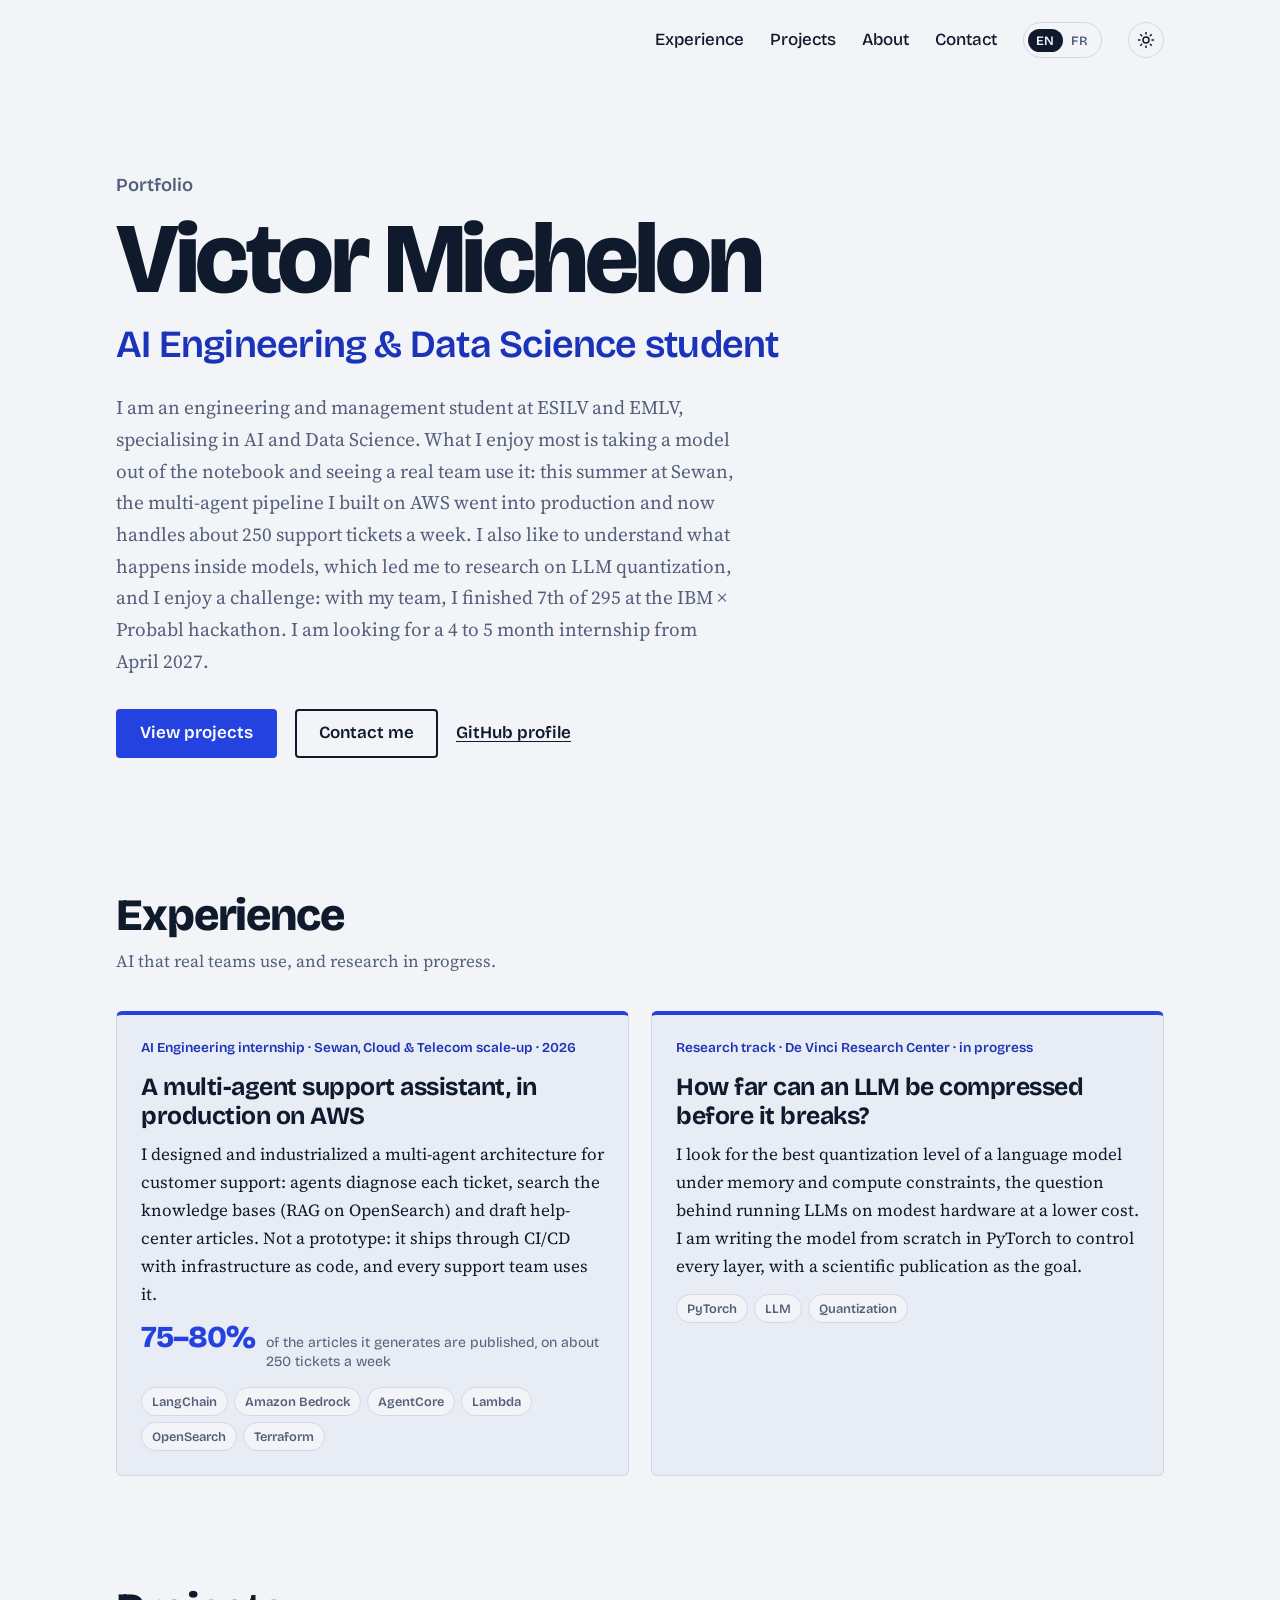
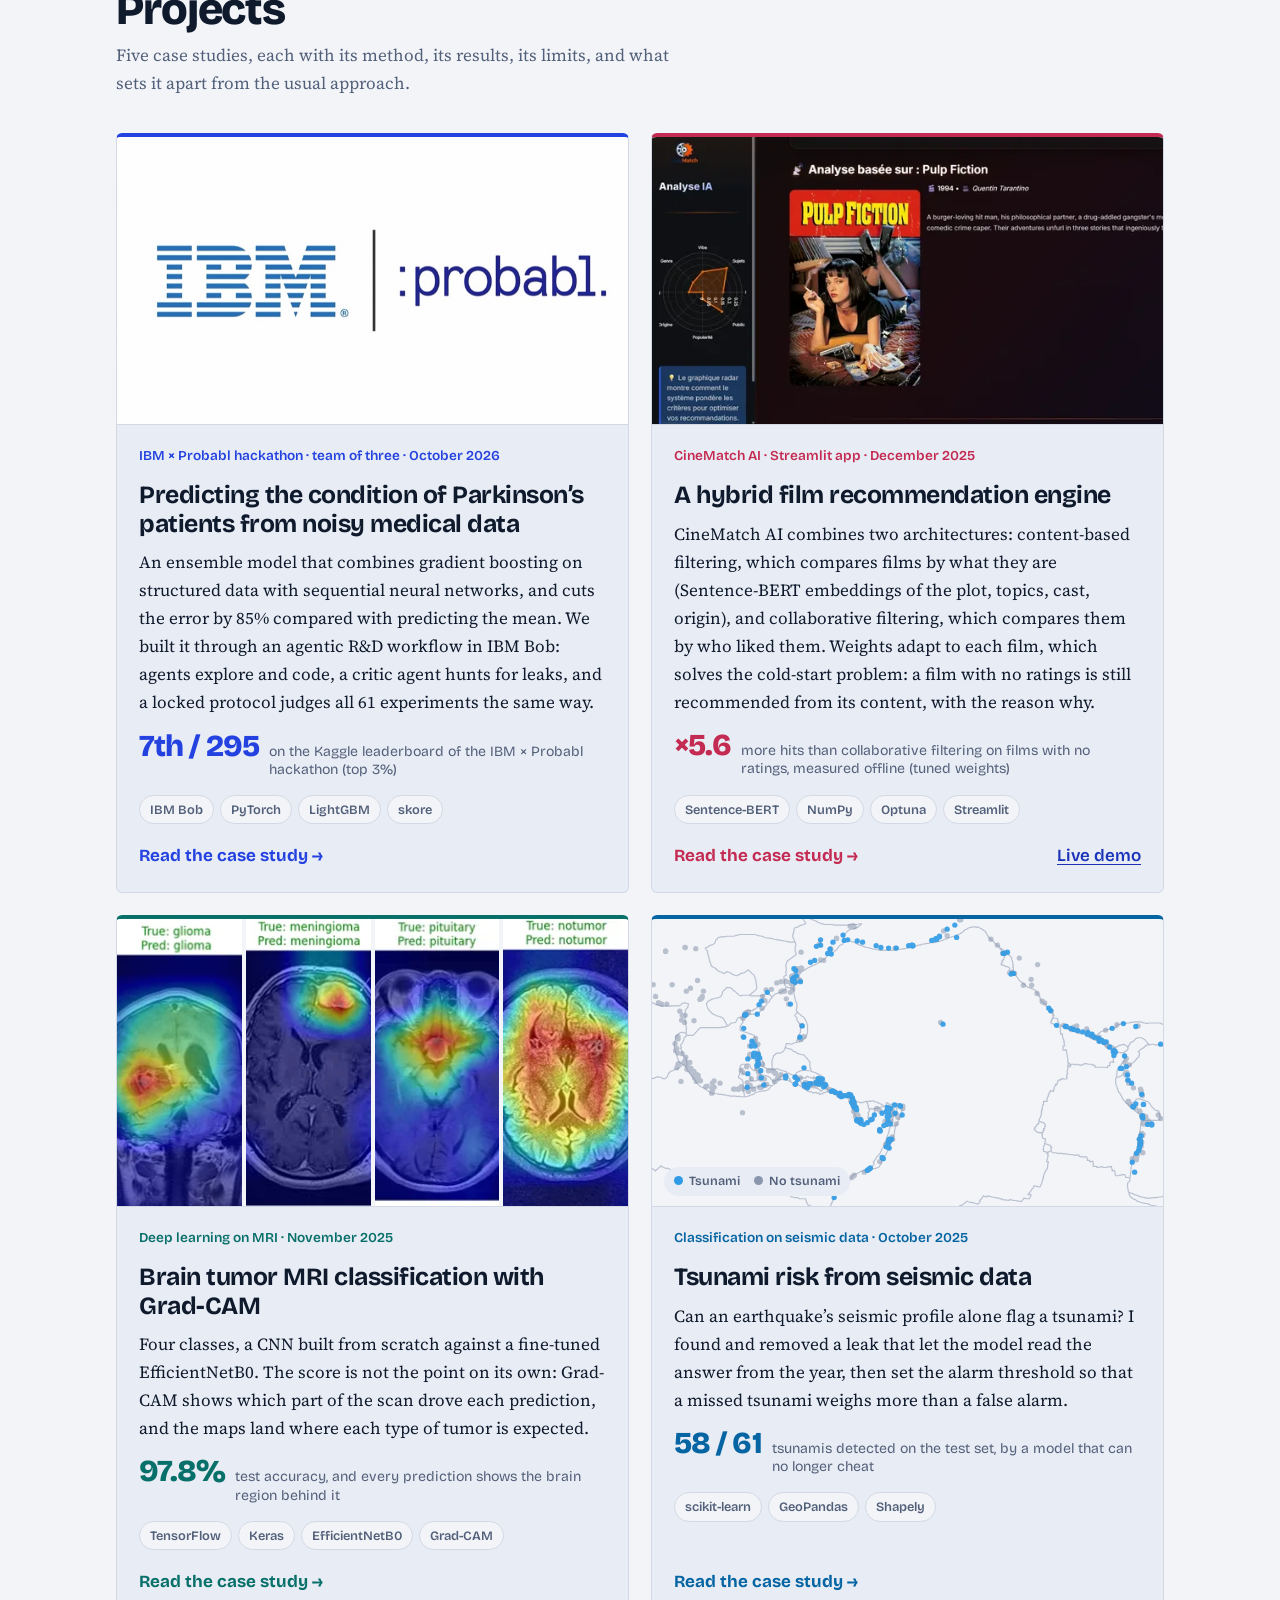
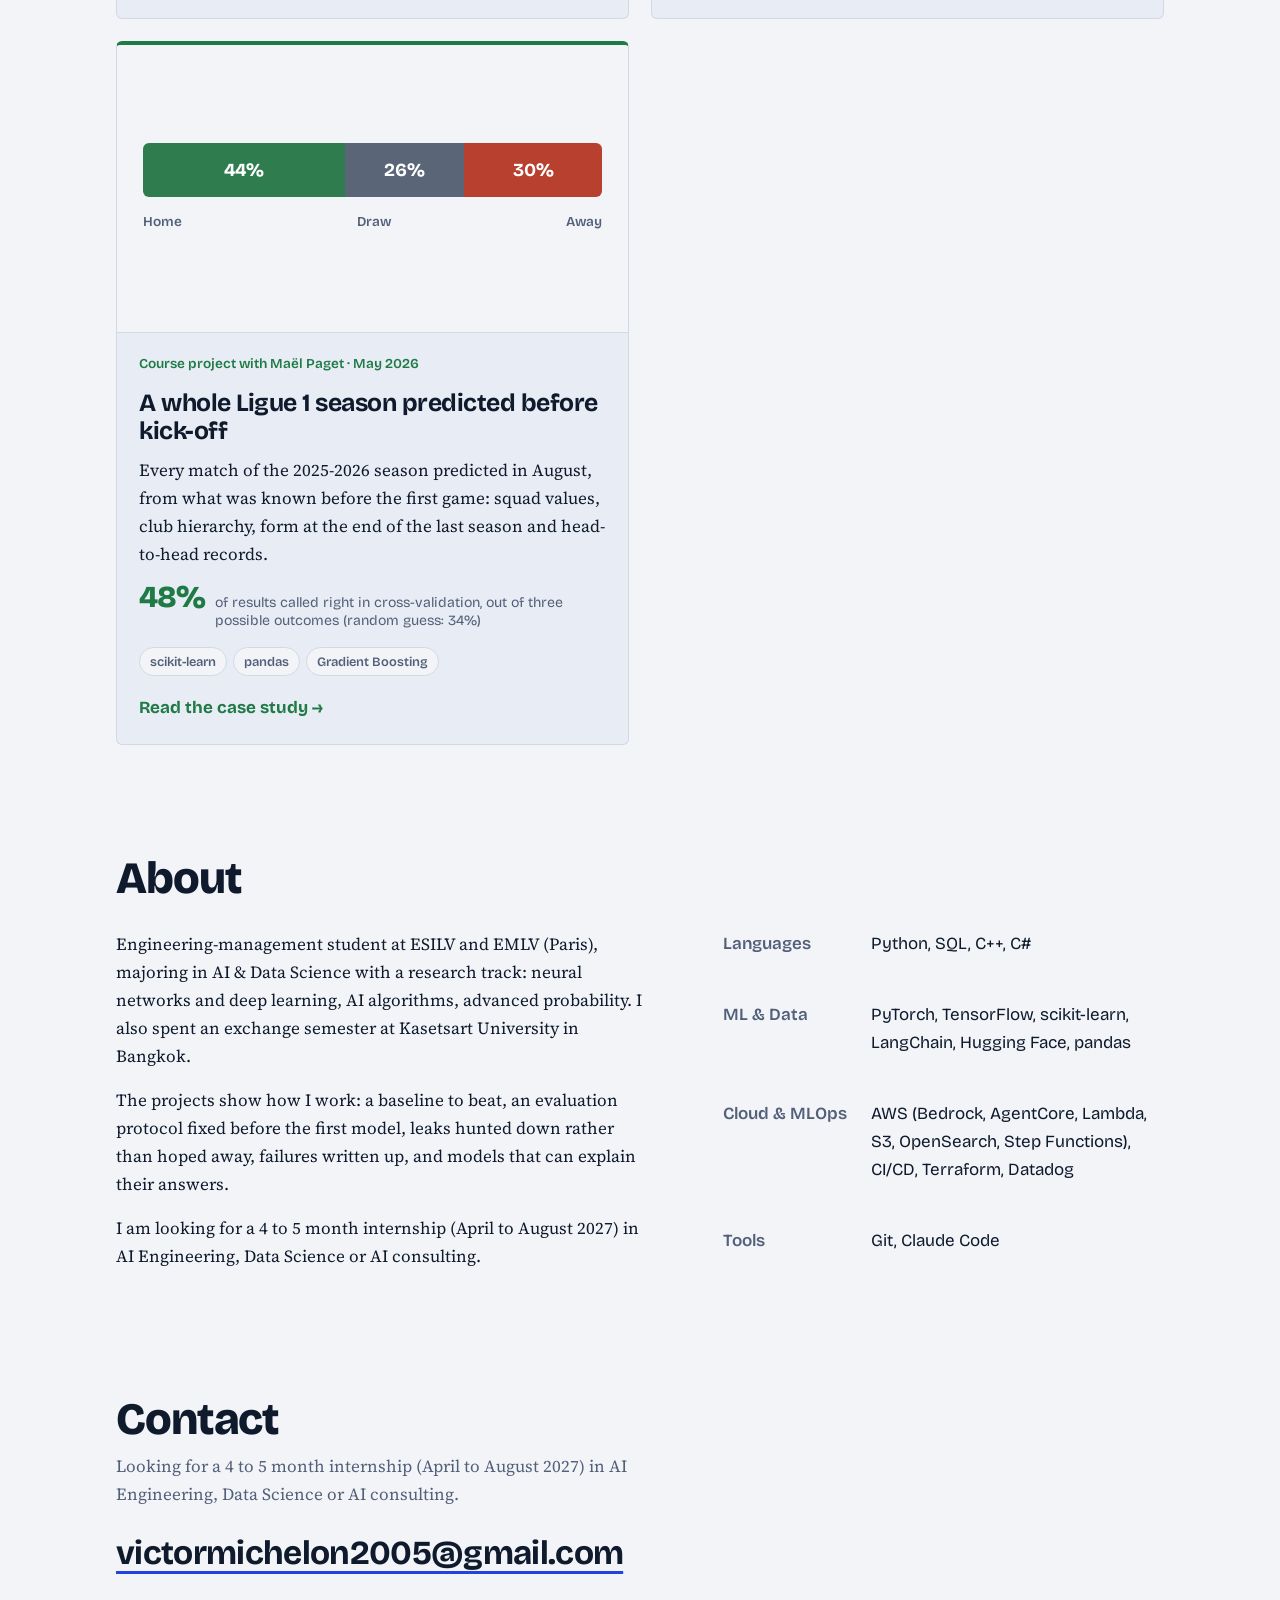
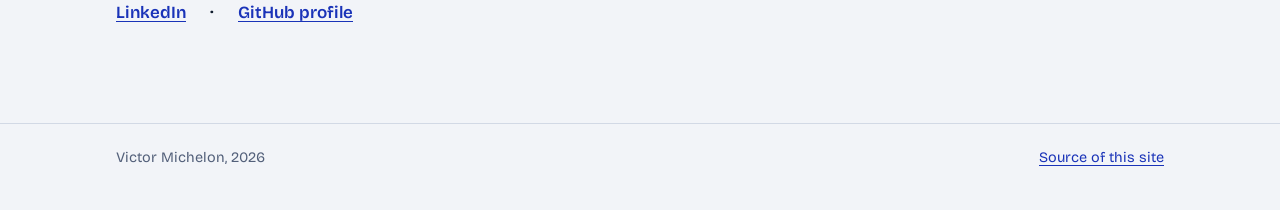
==== commit d7b23f73: "fixs projets" ====
--- a/index.html
+++ b/index.html
@@ -49,12 +49,7 @@
       <p class="kicker" data-i18n="kicker">Portfolio</p>
       <h1>Victor Michelon</h1>
       <p class="field" data-i18n="field">AI Engineering &amp; Data Science student</p>
-      <p class="lede" data-i18n="lede">Engineering and management student (ESILV × EMLV) in AI and Data Science. This summer at Sewan, I put a multi-agent pipeline on AWS into production; it handles about 250 support tickets a week. I also research LLM quantization, and with my team I finished 7th of 295 at the IBM × Probabl hackathon. I am looking for a 4 to 5 month internship from April 2027.</p>
-      <ul class="hero-figures">
-        <li><a href="#experience"><span class="big">~250</span><span class="cap" data-i18n="f1">support tickets a week handled in production by my multi-agent pipeline at Sewan</span></a></li>
-        <li><a href="projects/parkinson.html"><span class="big" data-i18n="f2b">7th / 295</span><span class="cap" data-i18n="f2">at the IBM × Probabl hackathon (top 3%), with a research lab run by AI agents</span></a></li>
-        <li><a href="#experience"><span class="big">LLM</span><span class="cap" data-i18n="f3">built from scratch in PyTorch for research on quantization, in progress</span></a></li>
-      </ul>
+      <p class="lede" data-i18n="lede">I am an engineering and management student at ESILV and EMLV, specialising in AI and Data Science. What I enjoy most is taking a model out of the notebook and seeing a real team use it: this summer at Sewan, the multi-agent pipeline I built on AWS went into production and now handles about 250 support tickets a week. I also like to understand what happens inside models, which led me to research on LLM quantization, and I enjoy a challenge: with my team, I finished 7th of 295 at the IBM × Probabl hackathon. I am looking for a 4 to 5 month internship from April 2027.</p>
       <div class="actions">
         <a class="btn btn-primary" href="#projects" data-i18n="btn1">View projects</a>
         <a class="btn" href="#contact" data-i18n="btn2">Contact me</a>
@@ -95,20 +90,20 @@
           <div class="card-media"><img src="assets/img/ibm-probabl-800.jpg" srcset="assets/img/ibm-probabl-800.jpg 800w, assets/img/ibm-probabl.jpg 1376w" sizes="(min-width: 860px) 540px, 100vw" width="1376" height="768" loading="lazy" alt="IBM and Probabl logos"></div>
           <div class="card-body">
             <p class="card-meta" data-i18n="p1.meta">IBM × Probabl hackathon · team of three · October 2026</p>
-            <h3><a class="card-link" href="projects/parkinson.html" data-i18n="p1.h">Estimating Parkinson’s motor scores from noisy clinical data</a></h3>
-            <p data-i18n="p1.p">The motor score that best tracks the disease is rarely measured, and the measurements are noisy. We ran the hackathon as a research lab driven by AI agents, with rules that keep them honest: a critic agent hunts for leaks, and a locked protocol judges every experiment the same way.</p>
-            <p class="card-figure"><span class="big" data-i18n="p1.big">7th / 295</span><span class="cap" data-i18n="p1.cap">on the Kaggle leaderboard (top 3%), after 61 experiments judged by the same protocol</span></p>
-            <ul class="tags" aria-label="Stack"><li data-i18n="p1.t">AI agents</li><li>PyTorch</li><li>LightGBM</li><li>skore</li></ul>
+            <h3><a class="card-link" href="projects/parkinson.html" data-i18n="p1.h">Predicting the condition of Parkinson’s patients from noisy medical data</a></h3>
+            <p data-i18n="p1.p">An ensemble model that combines gradient boosting on structured data with sequential neural networks, and cuts the error by 85% compared with predicting the mean. We built it through an agentic R&amp;D workflow in IBM Bob: agents explore and code, a critic agent hunts for leaks, and a locked protocol judges all 61 experiments the same way.</p>
+            <p class="card-figure"><span class="big" data-i18n="p1.big">7th / 295</span><span class="cap" data-i18n="p1.cap">on the Kaggle leaderboard of the IBM × Probabl hackathon (top 3%)</span></p>
+            <ul class="tags" aria-label="Stack"><li>IBM Bob</li><li>PyTorch</li><li>LightGBM</li><li>skore</li></ul>
             <p class="card-foot"><span class="card-cta"><span data-i18n="c.cta">Read the case study</span> <span aria-hidden="true">→</span></span></p>
           </div>
         </article>
         <article class="card" data-project="cinematch">
           <div class="card-media"><img src="assets/img/cinematch-2-800.webp" srcset="assets/img/cinematch-2-800.webp 800w, assets/img/cinematch-2.webp 1400w" sizes="(min-width: 860px) 540px, 100vw" width="1400" height="592" loading="lazy" alt=""></div>
           <div class="card-body">
-            <p class="card-meta" data-i18n="p2.meta">Streamlit app · December 2025</p>
-            <h3><a class="card-link" href="projects/cinematch.html" data-i18n="p2.h">CineMatch, a recommender that also works on films nobody has rated</a></h3>
-            <p data-i18n="p2.p">Eight signals, from what the plot is about to who made the film, blended with weights that adapt to each film. When a film has no ratings, the engine leans on its content instead of going blind, and every suggestion says why it is there.</p>
-            <p class="card-figure"><span class="big">×5.6</span><span class="cap" data-i18n="p2.cap">more hits than collaborative filtering on films with no ratings, measured offline (tuned weights)</span></p>
+            <p class="card-meta" data-i18n="p2.meta">CineMatch AI · Streamlit app · December 2025</p>
+            <h3><a class="card-link" href="projects/cinematch.html" data-i18n="p2.h">A hybrid film recommendation engine</a></h3>
+            <p data-i18n="p2.p">CineMatch AI combines two architectures: content-based filtering, which compares films by what they are (Sentence-BERT embeddings of the plot, topics, cast, origin), and collaborative filtering, which compares them by who liked them. Weights adapt to each film, which solves the cold-start problem: a film with no ratings is still recommended from its content, with the reason why.</p>
+            <p class="card-figure"><span class="big" data-i18n="p2.big">×5.6</span><span class="cap" data-i18n="p2.cap">more hits than collaborative filtering on films with no ratings, measured offline (tuned weights)</span></p>
             <ul class="tags" aria-label="Stack"><li>Sentence-BERT</li><li>NumPy</li><li>Optuna</li><li>Streamlit</li></ul>
             <p class="card-foot"><span class="card-cta"><span data-i18n="c.cta">Read the case study</span> <span aria-hidden="true">→</span></span><a class="card-extra" href="https://cinematch-reco.streamlit.app/" data-i18n="c.demo">Live demo</a></p>
           </div>
@@ -192,11 +187,7 @@
   "title": `Victor Michelon, Portfolio | AI Engineering et Data Science`,
   "kicker": `Portfolio`,
   "field": `Étudiant en AI Engineering &amp; Data Science`,
-  "lede": `Étudiant ingénieur-manager (ESILV × EMLV) en IA et Data Science. Cet été, chez Sewan, j’ai mis en production un pipeline multi-agents sur AWS qui traite environ 250 tickets de support par semaine. Je fais aussi de la recherche sur la quantification des LLM, et j’ai fini 7e sur 295 avec mon équipe au hackathon IBM × Probabl. Je cherche un stage de 4 à 5 mois à partir d’avril 2027.`,
-  "f1": `tickets de support par semaine traités en production par mon pipeline multi-agents chez Sewan`,
-  "f2b": `7e / 295`,
-  "f2": `au hackathon IBM × Probabl (top 3 %), avec un labo de recherche piloté par des agents IA`,
-  "f3": `écrit from scratch en PyTorch pour une recherche sur la quantification, en cours`,
+  "lede": `Je suis étudiant ingénieur-manager à l’ESILV et à l’EMLV, spécialisé en IA et Data Science. Ce qui me plaît le plus, c’est de sortir un modèle du notebook et de voir une vraie équipe s’en servir : cet été, chez Sewan, le pipeline multi-agents que j’ai construit sur AWS est passé en production et traite aujourd’hui environ 250 tickets de support par semaine. J’aime aussi comprendre ce qui se passe à l’intérieur des modèles, ce qui m’a mené à une recherche sur la quantification des LLM, et j’aime les défis : avec mon équipe, j’ai fini 7e sur 295 au hackathon IBM × Probabl. Je cherche un stage de 4 à 5 mois à partir d’avril 2027.`,
   "btn1": `Voir les projets`,
   "btn2": `Me contacter`,
   "gh": `Profil GitHub`,
@@ -213,14 +204,14 @@
 
   "sub": `Cinq études de cas, chacune avec sa méthode, ses résultats, ses limites, et ce qui la distingue de l’approche classique.`,
   "p1.meta": `Hackathon IBM × Probabl · équipe de trois · octobre 2026`,
-  "p1.h": `Estimer les scores moteurs de la maladie de Parkinson à partir de données cliniques bruitées`,
-  "p1.p": `Le score moteur qui suit le mieux la maladie est rarement mesuré, et les mesures sont bruitées. Nous avons mené le hackathon comme un labo de recherche piloté par des agents IA, avec des règles qui les empêchent de se tromper eux-mêmes : un agent critique traque les fuites, et un protocole verrouillé juge chaque expérience de la même façon.`,
+  "p1.h": `Prédire l’état de patients atteints de Parkinson à partir de données médicales bruitées`,
+  "p1.p": `Un modèle d’ensemble qui combine du gradient boosting sur données structurées et des réseaux de neurones séquentiels, et réduit l’erreur de 85 % par rapport à une prédiction par la moyenne. Nous l’avons construit avec un workflow agentique de R&amp;D dans IBM Bob : des agents explorent et codent, un agent critique traque les fuites, et un protocole verrouillé juge les 61 expériences de la même façon.`,
   "p1.big": `7e / 295`,
-  "p1.cap": `au classement Kaggle (top 3 %), après 61 expériences jugées par le même protocole`,
-  "p1.t": `Agents IA`,
-  "p2.meta": `Application Streamlit · décembre 2025`,
-  "p2.h": `CineMatch, un recommandeur qui marche aussi sur les films que personne n’a notés`,
-  "p2.p": `Huit signaux, du sens du synopsis à l’équipe qui a fait le film, combinés avec des poids qui s’adaptent à chaque film. Quand un film n’a aucune note, le moteur s’appuie sur son contenu au lieu de tourner à vide, et chaque suggestion dit pourquoi elle est là.`,
+  "p1.cap": `au classement Kaggle du hackathon IBM × Probabl (top 3 %)`,
+  "p2.meta": `CineMatch AI · application Streamlit · décembre 2025`,
+  "p2.h": `Moteur de recommandation hybride de films`,
+  "p2.p": `CineMatch AI combine deux architectures : le filtrage par contenu, qui compare les films sur ce qu’ils sont (embeddings Sentence-BERT du synopsis, thèmes, équipe, origine), et le filtrage collaboratif, qui les compare sur qui les a aimés. Les poids s’adaptent à chaque film, ce qui résout le problème du cold start : un film sans aucune note est quand même recommandé grâce à son contenu, avec la raison affichée.`,
+  "p2.big": `×5,6`,
   "p2.cap": `de recommandations pertinentes par rapport au filtrage collaboratif sur les films sans note, mesuré hors ligne (poids optimisés)`,
   "p3.meta": `Deep learning sur IRM · novembre 2025`,
   "p3.h": `Classification d’IRM cérébrales avec Grad-CAM`,
--- a/assets/style.css
+++ b/assets/style.css
@@ -166,13 +166,6 @@
 
 .links { display: flex; flex-wrap: wrap; gap: 6px 22px; margin-top: 18px; font-family: var(--display); font-weight: 600; }
 .stack { margin: 16px 0 0; font-family: var(--display); font-size: 0.9rem; color: var(--muted); }
-
-/* hero key figures */
-.hero-figures { display: grid; grid-template-columns: repeat(auto-fit, minmax(200px, 1fr)); gap: 14px; margin: 48px 0 0; padding: 0; list-style: none; max-width: 900px; }
-.hero-figures a { display: block; height: 100%; padding: 14px 16px 16px; border-top: 3px solid var(--accent); background: var(--panel); border-radius: 0 0 var(--radius) var(--radius); color: var(--ink); text-decoration: none; font-family: var(--display); }
-.hero-figures a:hover { background: var(--rule); }
-.hero-figures .big { display: block; font-size: clamp(1.8rem, 3.6vw, 2.4rem); font-weight: 800; letter-spacing: -0.03em; line-height: 1.1; color: var(--accent); }
-.hero-figures .cap { display: block; margin-top: 4px; font-size: 0.9rem; color: var(--muted); line-height: 1.35; }
 
 /* project cards */
 .cards-grid { display: grid; gap: 22px; margin-top: 36px; }
